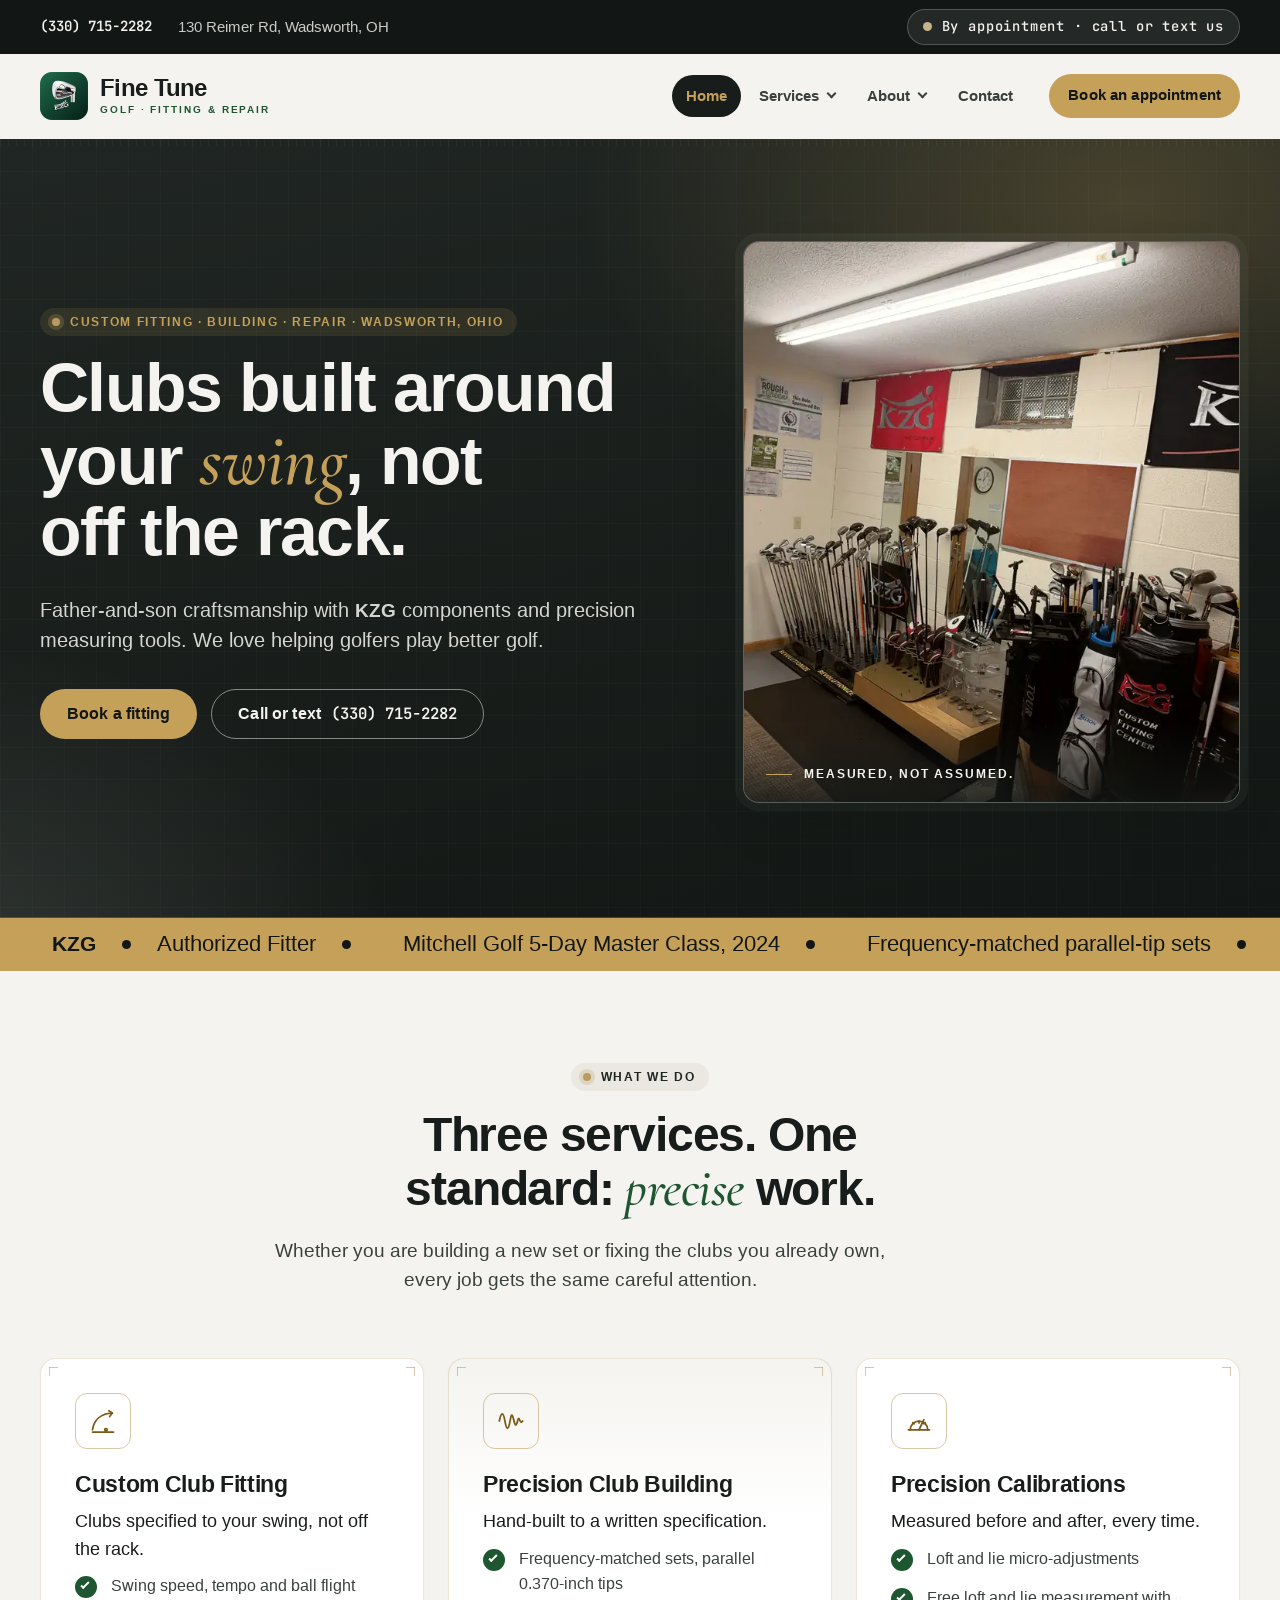
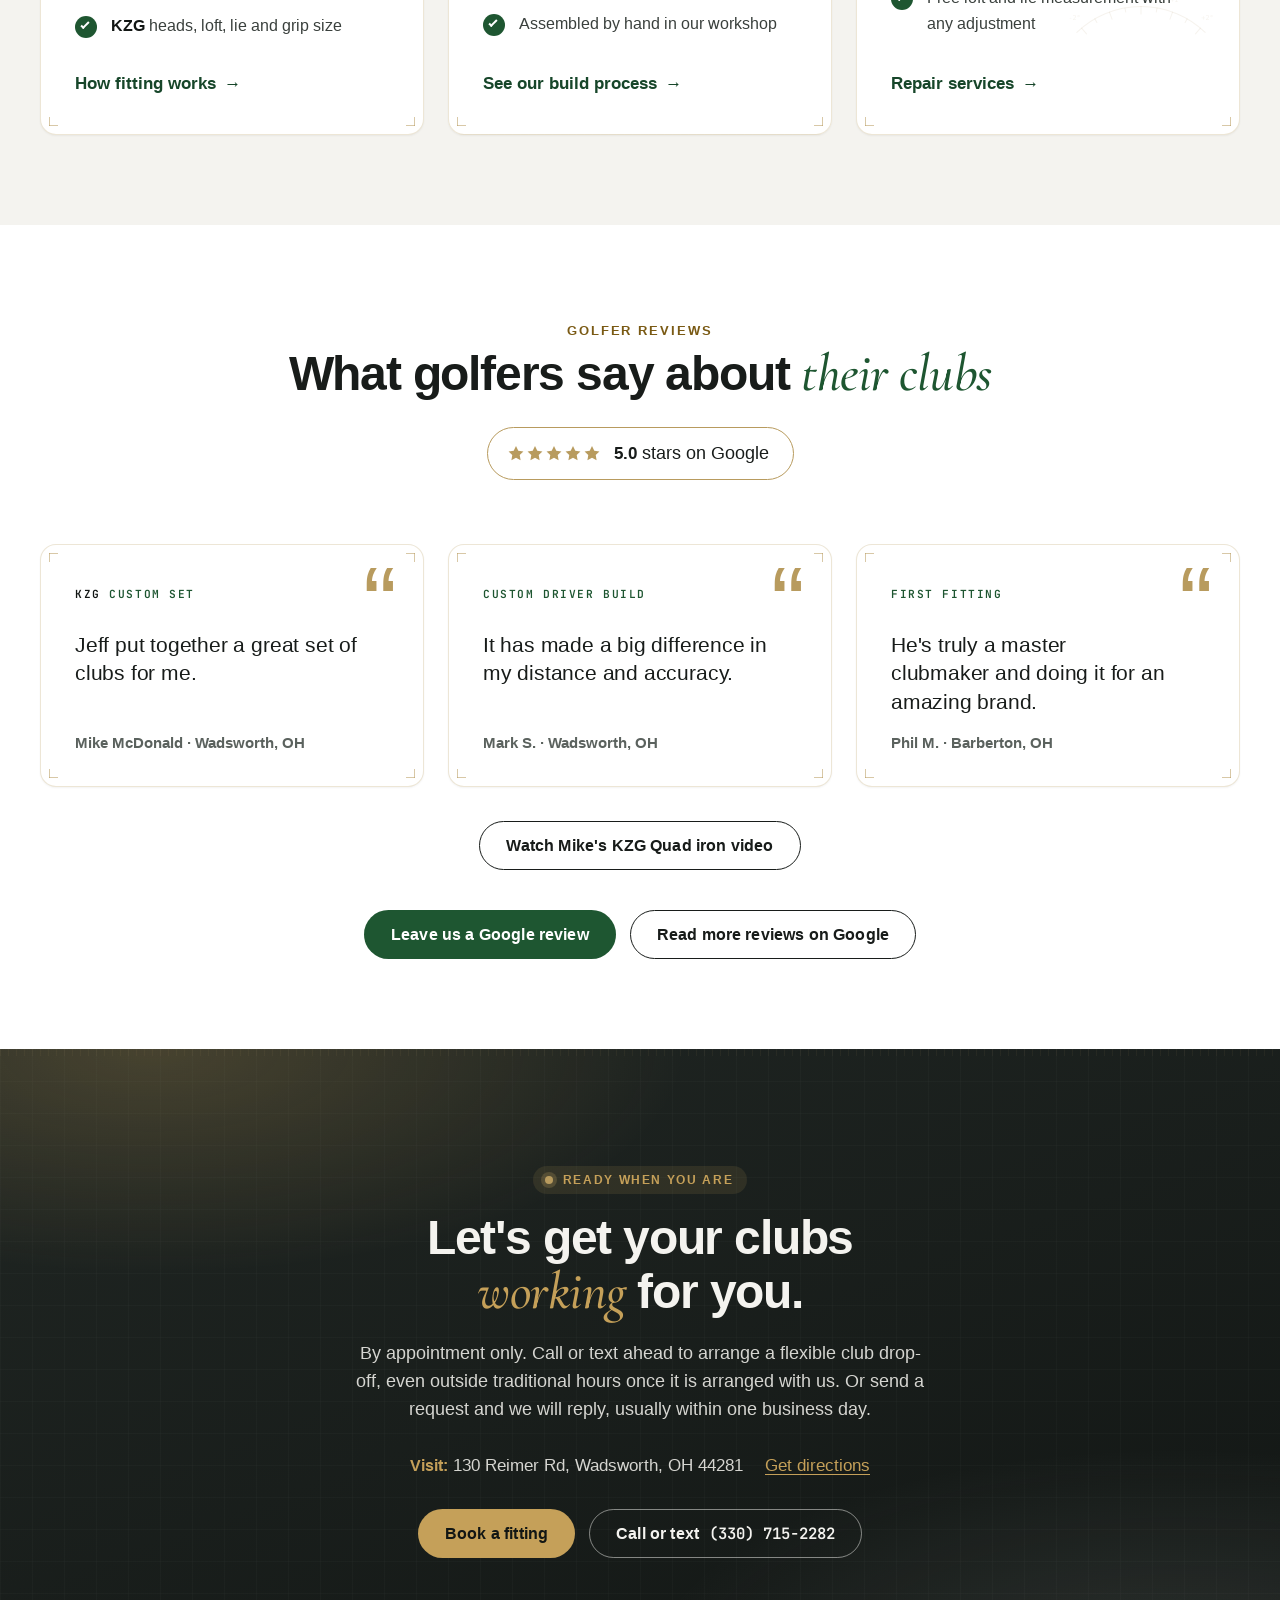
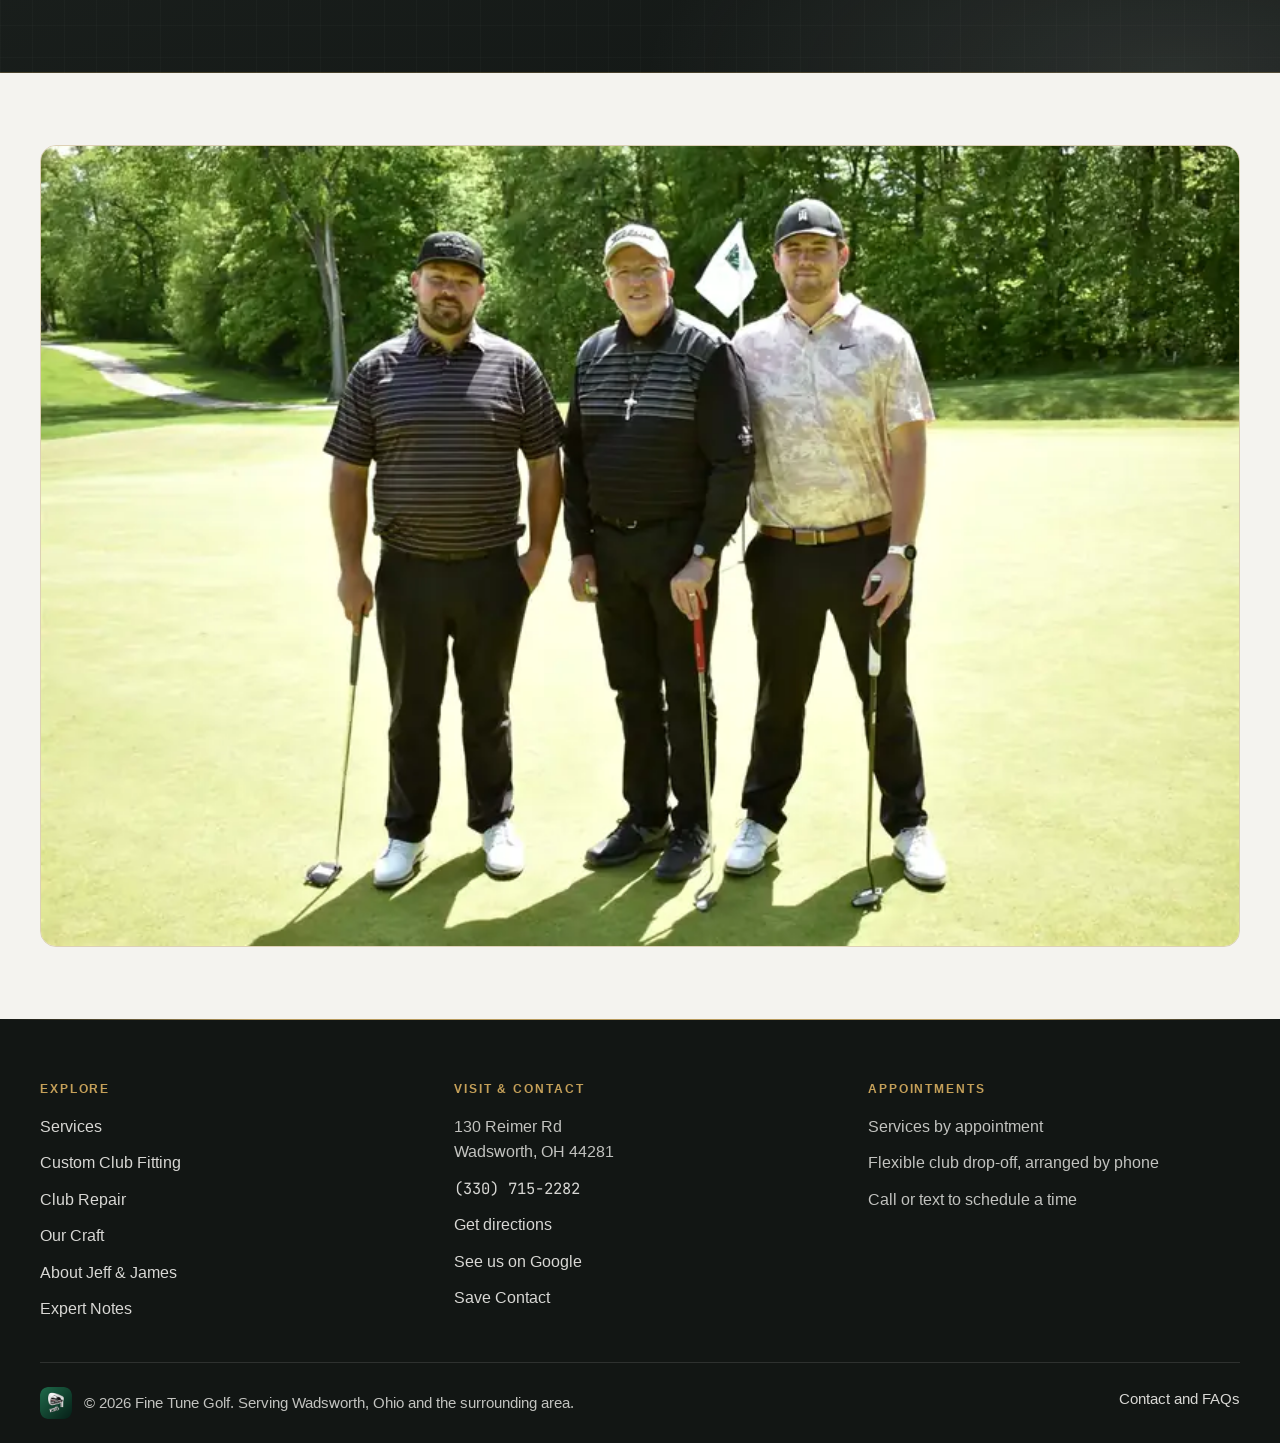
==== index.html @ d7475180 "Homepage: shorten intro sentence" ====
<!doctype html>
<html lang="en">
<head>
  <meta charset="utf-8">
  <meta name="viewport" content="width=device-width, initial-scale=1">
  <title>Golf Club Fitting &amp; Repair in Wadsworth, OH | Fine Tune Golf</title>
  <meta name="description" content="Golf club fitting, reshafting, regripping and repair in Wadsworth, Medina County, Ohio and the surrounding area. By appointment: call or text (330) 715-2282.">
  <meta property="og:type" content="website">
  <meta property="og:title" content="Golf Club Fitting &amp; Repair in Wadsworth, OH | Fine Tune Golf">
  <meta property="og:url" content="https://finetunegolf.net/">
  <meta property="og:description" content="Clubs fitted, built and repaired by hand in Wadsworth, Ohio, with KZG components and precision measurement.">
  <link rel="canonical" href="https://finetunegolf.net/">
  <link rel="icon" href="/favicon.svg" type="image/svg+xml">
  <link rel="icon" href="/favicon.ico" sizes="32x32">
  <link rel="icon" href="assets/img/icon-192.png" type="image/png" sizes="192x192">
  <link rel="apple-touch-icon" href="/apple-touch-icon.png">
  <link rel="manifest" href="/site.webmanifest">
  <meta name="theme-color" content="#121614">
  <link rel="preload" href="assets/fonts/plus-jakarta-sans-variable.woff2" as="font" type="font/woff2" crossorigin>
  <link rel="stylesheet" href="assets/css/styles.css">
  <script type="application/ld+json">
  {
    "@context": "https://schema.org",
    "@type": "SportingGoodsStore",
    "@id": "https://finetunegolf.net/#business",
    "name": "Fine Tune Golf",
    "description": "Custom golf club fitting, precision club building and repair, using KZG components and Mitchell Golf measuring equipment.",
    "url": "https://finetunegolf.net/",
    "telephone": "+1-330-715-2282",
    "email": "finetunegolf@gmail.com",
    "image": "https://finetunegolf.net/assets/img/team.webp",
    "logo": "https://finetunegolf.net/assets/img/logo-512.png",
    "priceRange": "$",
    "geo": { "@type": "GeoCoordinates", "latitude": 41.05293, "longitude": -81.69304 },
    "address": {
      "@type": "PostalAddress",
      "streetAddress": "130 Reimer Rd",
      "addressLocality": "Wadsworth",
      "addressRegion": "OH",
      "postalCode": "44281",
      "addressCountry": "US"
    },
    "areaServed": ["Wadsworth, Ohio", "Medina County, Ohio", "Akron, Ohio", "Barberton, Ohio", "Brunswick, Ohio", "Hudson, Ohio", "Medina, Ohio", "Norton, Ohio", "Rittman, Ohio", "Seville, Ohio", "Westfield Center, Ohio"],
    "foundingDate": "2025-04-01",
    "founder": [{ "@type": "Person", "name": "Jeff Flaherty" }],
    "hasMap": "https://maps.app.goo.gl/mqLa4XzYkEKV1N688",
    "sameAs": ["https://maps.app.goo.gl/mqLa4XzYkEKV1N688", "https://www.instagram.com/finetunegolf/"],
    "currenciesAccepted": "USD",
    "knowsAbout": ["Custom golf club fitting", "Golf club building", "Golf club repair", "Reshafting", "Regripping", "Loft and lie adjustment", "Shaft frequency matching"],
    "contactPoint": {
      "@type": "ContactPoint",
      "telephone": "+1-330-715-2282",
      "contactType": "customer service",
      "areaServed": "US",
      "availableLanguage": "English"
    },
    "potentialAction": {
      "@type": "ReserveAction",
      "name": "Book an appointment",
      "target": { "@type": "EntryPoint", "urlTemplate": "https://finetunegolf.net/contact.html#booking", "actionPlatform": ["https://schema.org/DesktopWebPlatform", "https://schema.org/MobileWebPlatform"] }
    },
    "hasOfferCatalog": {
      "@type": "OfferCatalog",
      "name": "Golf club services",
      "url": "https://finetunegolf.net/services.html",
      "itemListElement": [
        { "@type": "Offer", "price": "5.00", "priceCurrency": "USD", "itemOffered": { "@type": "Service", "name": "Regrip, grip from our shop (per club, labor)" } },
        { "@type": "Offer", "price": "30.00", "priceCurrency": "USD", "itemOffered": { "@type": "Service", "name": "Steel reshaft (per club, labor)" } },
        { "@type": "Offer", "price": "35.00", "priceCurrency": "USD", "itemOffered": { "@type": "Service", "name": "Graphite reshaft (per club, labor)" } },
        { "@type": "Offer", "price": "7.00", "priceCurrency": "USD", "itemOffered": { "@type": "Service", "name": "Loft and lie adjustment (per club)" } },
        { "@type": "Offer", "price": "10.00", "priceCurrency": "USD", "itemOffered": { "@type": "Service", "name": "Shaft frequency matching (per club)" } },
        { "@type": "Offer", "price": "35.00", "priceCurrency": "USD", "itemOffered": { "@type": "Service", "name": "Shaft flex check (full set)" } },
        { "@type": "Offer", "itemOffered": { "@type": "Service", "name": "Custom golf club fitting", "url": "https://finetunegolf.net/fitting.html" } }
      ]
    }
  }
  </script>
  <meta property="og:image" content="https://finetunegolf.net/assets/img/og-image.png">
  <meta property="og:image:width" content="1200">
  <meta property="og:image:height" content="630">
  <meta property="og:image:alt" content="Fine Tune Golf: custom club fitting, building and repair in Wadsworth, Ohio">
  <meta name="twitter:card" content="summary_large_image">
  <meta name="twitter:image" content="https://finetunegolf.net/assets/img/og-image.png">
  <meta name="twitter:image:alt" content="Fine Tune Golf: custom club fitting, building and repair in Wadsworth, Ohio">
</head>
<body>
<a class="skip-link" href="#main">Skip to main content</a>


<div class="topbar">
  <div class="container topbar-inner">
    <div class="topbar-items">
      <a href="tel:+13307152282"><span class="mono">(330) 715-2282</span></a>
      <span>130 Reimer Rd, Wadsworth, OH</span>
    </div>
    <span class="status-pill">By appointment &middot; call or text us</span>
  </div>
</div>

<header class="site-header">
  <div class="container nav-wrap">
    <a class="brand" href="index.html" aria-label="Fine Tune Golf home">
      <img src="assets/img/logo-mark.webp" srcset="assets/img/logo-mark@2x.webp 2x" width="48" height="48" alt="">
      <span class="brand-text">
        <span class="brand-name">Fine Tune</span>
        <span class="brand-sub">Golf &middot; Fitting &amp; Repair</span>
      </span>
    </a>
    <button class="nav-toggle" type="button" aria-controls="primary-nav" aria-expanded="false" aria-label="Open menu">
      <span></span><span></span><span></span>
    </button>
    <nav class="primary-nav" id="primary-nav" aria-label="Main navigation">
      <ul>
        <li><a href="index.html" aria-current="page">Home</a></li>
        <li class="has-sub">
          <a href="services.html">Services</a>
          <button class="sub-toggle" type="button" aria-expanded="false" aria-controls="services-menu" aria-label="Show service pages"></button>
          <ul class="sub-menu" id="services-menu">
            <li><a href="fitting.html">Custom Club Fitting</a></li>
            <li><a href="repair.html">Club Repair</a></li>
          </ul>
        </li>
        <li class="has-sub">
          <a href="about.html">About</a>
          <button class="sub-toggle" type="button" aria-expanded="false" aria-controls="about-menu" aria-label="Show about pages"></button>
          <ul class="sub-menu" id="about-menu">
            <li><a href="about.html">Our Story</a></li>
            <li><a href="craft.html">Our Craft &amp; KZG</a></li>
            <li><a href="expert-notes.html">Expert Notes</a></li>
          </ul>
        </li>
        <li><a href="contact.html">Contact</a></li>
      </ul>
      <a class="btn btn-gold btn-sm nav-cta" href="contact.html?service=custom-fitting#booking">Book an appointment</a>
    </nav>
  </div>
</header>

<main id="main">

  <section class="hero" aria-labelledby="hero-title">
    <div class="container hero-grid">
      <div>
        <p class="eyebrow">Custom fitting &middot; Building &middot; Repair &middot; Wadsworth, Ohio</p>
        <h1 id="hero-title">Clubs built around your <em>swing</em>, not off the rack.</h1>
        <p class="lead">Father-and-son craftsmanship with <span class="kzg-chrome">KZG</span> components and precision measuring tools. We love helping golfers play better golf.</p>
        <div class="btn-row" style="margin-top: 34px;">
          <a class="btn btn-gold" href="contact.html?service=custom-fitting#booking">Book a fitting</a>
          <a class="btn btn-outline-light" href="tel:+13307152282">Call or text <span class="mono">(330) 715-2282</span></a>
        </div>
      </div>

      <div class="hero-visual">
<figure class="media-slot">
          <img src="assets/img/shop-floor-640.webp" srcset="assets/img/shop-floor-640.webp 640w, assets/img/shop-floor-800.webp 800w, assets/img/shop-floor.webp 952w" sizes="(max-width: 960px) 88vw, 470px" width="952" height="1269" decoding="async" alt="Inside the Fine Tune Golf workshop in Wadsworth, Ohio, with KZG fitting bags, club displays and shafts on the wall" style="object-position: 50% 40%;">
          <figcaption>Measured, not assumed.</figcaption>
        </figure>
      </div>
    </div>
  </section>

  <div class="marquee" role="region" aria-label="What we're known for">
    <div class="marquee-track">
      <span><span class="kzg-chrome">KZG</span> Authorized Fitter</span>
      <span>Mitchell Golf 5-Day Master Class, 2024</span>
      <span>Frequency-matched parallel-tip sets</span>
      <span>30+ years of club building</span>
      <span>Independent, not big box</span>
      <span>Measured, not assumed</span>
      <span aria-hidden="true"><span class="kzg-chrome">KZG</span> Authorized Fitter</span>
      <span aria-hidden="true">Mitchell Golf 5-Day Master Class, 2024</span>
      <span aria-hidden="true">Frequency-matched parallel-tip sets</span>
      <span aria-hidden="true">30+ years of club building</span>
      <span aria-hidden="true">Independent, not big box</span>
      <span aria-hidden="true">Measured, not assumed</span>
    </div>
  </div>

  <section class="section section-dark swing-showcase" aria-labelledby="swing-title" data-swing-video>
    <div class="container split swing-grid">
      <div class="reveal">
        <p class="eyebrow">How a fitting works</p>
        <h2 id="swing-title">Every fitting starts with <em>your</em> swing.</h2>
        <p class="lead">We look at how you actually move, then match the shaft, head, loft and lie to it.</p>
        <ol class="fit-steps">
          <li><span class="step-num" aria-hidden="true">01</span><div><h3>Swing analysis</h3><p>We measure your swing speed, tempo and ball flight.</p></div></li>
          <li><span class="step-num" aria-hidden="true">02</span><div><h3>Shaft selection</h3><p>We check <a href="expert-notes.html#shaft-frequency">shaft frequency</a>, then match weight and profile to your swing.</p></div></li>
          <li><span class="step-num" aria-hidden="true">03</span><div><h3>Head &amp; loft fitting</h3><p>We pick a <span class="kzg-chrome">KZG</span> head, then set loft, lie and grip size.</p></div></li>
          <li><span class="step-num" aria-hidden="true">04</span><div><h3>Build &amp; delivery</h3><p>Your clubs are hand-assembled in our shop, ready to play.</p></div></li>
        </ol>
        <div class="btn-row">
          <a class="btn btn-gold" href="contact.html?service=custom-fitting#booking">Book a fitting</a>
          <a class="btn btn-outline-light" href="fitting.html">See the full fitting process</a>
        </div>
      </div>

      <div class="video-frame reveal" data-video-frame>
        <video class="video-main" src="assets/video/golf-swing.mp4" muted loop playsinline preload="metadata" aria-label="Looping golf swing video"></video>
        <span class="video-tag">James</span>
        <button class="video-sound" type="button" aria-pressed="false">Sound off</button>
        <button class="video-toggle" type="button" aria-label="Pause video">
          <svg class="icon-pause" viewBox="0 0 24 24" aria-hidden="true" focusable="false"><rect x="6" y="5" width="4" height="14" rx="1.2"/><rect x="14" y="5" width="4" height="14" rx="1.2"/></svg>
          <svg class="icon-play" viewBox="0 0 24 24" aria-hidden="true" focusable="false"><path d="M8 5.5v13l10.5-6.5z"/></svg>
        </button>
      </div>
    </div>
  </section>

  <section class="section" id="services" aria-labelledby="services-title">
    <div class="container">
      <div class="section-head center reveal">
        <p class="eyebrow">What we do</p>
        <h2 id="services-title">Three services. One standard: <em>precise</em> work.</h2>
        <p>Whether you are building a new set or fixing the clubs you already own, every job gets the same careful attention.</p>
      </div>

      <div class="grid grid-3">
        <article class="card reveal">
          <span class="icon" aria-hidden="true"><svg viewBox="0 0 24 24"><path d="M3 19.5c1.2-8.5 7.2-14 17-14.3"/><path d="M17 3.3l3 1.9-2.3 2.9"/><path d="M3 21.5h18"/><circle cx="14.5" cy="19.6" r="1.1"/></svg></span>
          <h3>Custom Club Fitting</h3>
          <p class="card-lead">Clubs specified to your swing, not off the rack.</p>
          <ul class="checklist">
            <li><span class="check" aria-hidden="true"></span><span>Swing speed, tempo and ball flight</span></li>
            <li><span class="check" aria-hidden="true"></span><span><span class="kzg-chrome">KZG</span> heads, loft, lie and grip size</span></li>
          </ul>
          <a class="link-arrow" href="fitting.html">How fitting works</a>
        </article>

        <article class="card reveal">
          <span class="icon" aria-hidden="true"><svg viewBox="0 0 24 24"><path d="M2 12C3.6 3.8 5.4 3.8 6.8 12s3 8.2 4.4 0 2.2-5 3.4 0 2 4 3 0 1.4-1.7 2.2 0S21 12.8 22 12"/></svg></span>
          <h3>Precision Club Building</h3>
          <p class="card-lead">Hand-built to a written specification.</p>
          <ul class="checklist">
            <li><span class="check" aria-hidden="true"></span><span>Frequency-matched sets, parallel 0.370-inch tips</span></li>
            <li><span class="check" aria-hidden="true"></span><span>Assembled by hand in our workshop</span></li>
          </ul>
          <a class="link-arrow" href="craft.html">See our build process</a>
        </article>

        <article class="card card-calibrations reveal">
          <span class="icon" aria-hidden="true"><svg viewBox="0 0 24 24"><path d="M3 19.5h18"/><path d="M4.5 19.5a7.5 7.5 0 0 1 15 0"/><path d="M12 19.5l4.2-8.6"/><path d="M12 12v1.7M6.7 13.4l1.2 1M17.3 13.4l-1.2 1"/></svg></span>
          <h3>Precision Calibrations</h3>
          <p class="card-lead">Measured before and after, every time.</p>
          <ul class="checklist">
            <li><span class="check" aria-hidden="true"></span><span>Loft and lie micro-adjustments</span></li>
            <li><span class="check" aria-hidden="true"></span><span>Free loft and lie measurement with any adjustment</span></li>
          </ul>
          <a class="link-arrow" href="repair.html">Repair services</a>
        </article>
      </div>
    </div>
  </section>

  <section class="section section-white" aria-labelledby="reviews-title">
    <div class="container">
      <div class="section-head center reveal">
        <p class="eyebrow eyebrow-script">Golfer reviews</p>
        <h2 id="reviews-title">What golfers say about <em>their clubs</em></h2>
        <a class="google-rating" href="https://maps.app.goo.gl/mqLa4XzYkEKV1N688" target="_blank" rel="noopener" aria-label="Rated 5.0 stars on Google. Read our reviews."><svg class="stars" viewBox="0 0 120 24" aria-hidden="true" focusable="false"><path transform="translate(0 0)" d="M12 2.6l2.9 5.9 6.5.9-4.7 4.6 1.1 6.5L12 17.4l-5.8 3.1 1.1-6.5L2.6 9.4l6.5-.9z"/><path transform="translate(24 0)" d="M12 2.6l2.9 5.9 6.5.9-4.7 4.6 1.1 6.5L12 17.4l-5.8 3.1 1.1-6.5L2.6 9.4l6.5-.9z"/><path transform="translate(48 0)" d="M12 2.6l2.9 5.9 6.5.9-4.7 4.6 1.1 6.5L12 17.4l-5.8 3.1 1.1-6.5L2.6 9.4l6.5-.9z"/><path transform="translate(72 0)" d="M12 2.6l2.9 5.9 6.5.9-4.7 4.6 1.1 6.5L12 17.4l-5.8 3.1 1.1-6.5L2.6 9.4l6.5-.9z"/><path transform="translate(96 0)" d="M12 2.6l2.9 5.9 6.5.9-4.7 4.6 1.1 6.5L12 17.4l-5.8 3.1 1.1-6.5L2.6 9.4l6.5-.9z"/></svg><span><strong>5.0</strong> stars on Google</span></a>
      </div>

      <div class="grid grid-3 reviews-grid">
        <figure class="quote quote-short reveal">
          <p class="quote-tag"><span class="kzg-chrome">KZG</span> custom set</p>
          <blockquote><p>Jeff put together a great set of clubs for me.</p></blockquote>
          <cite>Mike McDonald &middot; Wadsworth, OH</cite>
        </figure>
        <figure class="quote quote-short reveal">
          <p class="quote-tag">Custom driver build</p>
          <blockquote><p>It has made a big difference in my distance and accuracy.</p></blockquote>
          <cite>Mark S. &middot; Wadsworth, OH</cite>
        </figure>
        <figure class="quote quote-short reveal">
          <p class="quote-tag">First fitting</p>
          <blockquote><p>He's truly a master clubmaker and doing it for an amazing brand.</p></blockquote>
          <cite>Phil M. &middot; Barberton, OH</cite>
        </figure>
      </div>

      <p class="video-review-wrap reveal"><a class="btn btn-outline" href="assets/video/mike-quad-iron.mp4" data-lightbox="mike-video">Watch Mike's KZG Quad iron video</a></p>

      <div class="btn-row center" style="margin-top: 40px;">
        <a class="btn btn-green" href="https://g.page/r/CSzerfGZupmfEAI/review" target="_blank" rel="noopener">Leave us a Google review</a>
        <a class="btn btn-outline" href="https://maps.app.goo.gl/mqLa4XzYkEKV1N688" target="_blank" rel="noopener">Read more reviews on Google</a>
      </div>
    </div>
  </section>

  <section class="cta-band" aria-labelledby="cta-title">
    <div class="container">
      <p class="eyebrow">Ready when you are</p>
      <h2 id="cta-title">Let's get your clubs <em>working</em> for you.</h2>
      <p>By appointment only. Call or text ahead to arrange a flexible club drop-off, even outside traditional hours once it is arranged with us. Or send a request and we will reply, usually within one business day.</p>
      <p class="cta-appt"><span><strong>Visit:</strong> 130 Reimer Rd, Wadsworth, OH 44281</span> <a href="https://www.google.com/maps/dir/?api=1&amp;destination=130+Reimer+Rd%2C+Wadsworth%2C+OH+44281" target="_blank" rel="noopener">Get directions</a></p>
      <div class="btn-row">
        <a class="btn btn-gold" href="contact.html?service=custom-fitting#booking">Book a fitting</a>
        <a class="btn btn-outline-light" href="tel:+13307152282">Call or text <span class="mono">(330) 715-2282</span></a>
      </div>
    </div>
  </section>

  <section class="team-band" aria-label="The Fine Tune Golf team on the course">
    <img src="assets/img/team.webp" srcset="assets/img/team-800.webp 800w, assets/img/team.webp 1600w" sizes="(max-width: 960px) 100vw, 50vw" width="1800" height="1200" alt="The Fine Tune Golf team on a golf course" loading="lazy">
  </section>

</main>

<dialog class="lightbox" id="mike-video" aria-label="Video review from Mike McDonald">
  <button class="lightbox-close" type="button" aria-label="Close video"><svg viewBox="0 0 24 24" aria-hidden="true" focusable="false"><path d="M5 5l14 14M19 5L5 19"/></svg></button>
  <video controls playsinline preload="none" poster="assets/video/mike-quad-iron.webp" width="720" height="900" data-src="assets/video/mike-quad-iron.mp4" aria-label="Mike hitting the KZG Quad iron Jeff built for him"></video>
</dialog>

<footer class="site-footer">
  <div class="container footer-grid">
    <div>
      <h2>Explore</h2>
      <ul>
        <li><a href="services.html">Services</a></li>
        <li><a href="fitting.html">Custom Club Fitting</a></li>
        <li><a href="repair.html">Club Repair</a></li>
        <li><a href="craft.html">Our Craft</a></li>
        <li><a href="about.html">About Jeff &amp; James</a></li>
        <li><a href="expert-notes.html">Expert Notes</a></li>
      </ul>
    </div>
    <div>
      <h2>Visit &amp; Contact</h2>
      <ul>
        <li>130 Reimer Rd<br>Wadsworth, OH 44281</li>
        <li><a href="tel:+13307152282"><span class="mono">(330) 715-2282</span></a></li>
        <li><a href="https://www.google.com/maps/dir/?api=1&amp;destination=130+Reimer+Rd%2C+Wadsworth%2C+OH+44281" target="_blank" rel="noopener">Get directions</a></li>
        <li><a href="https://maps.app.goo.gl/mqLa4XzYkEKV1N688" target="_blank" rel="noopener">See us on Google</a></li>
        <li><a href="FineTuneGolf.vcf" download="FineTuneGolf.vcf" type="text/vcard">Save Contact</a></li>
      </ul>
    </div>
    <div>
      <h2>Appointments</h2>
      <ul>
        <li>Services by appointment</li>
        <li>Flexible club drop-off, arranged by phone</li>
        <li>Call or text to schedule a time</li>
      </ul>
    </div>
  </div>
  <div class="container footer-bottom">
    <p class="footer-mark"><img src="assets/img/logo-mark.webp" width="32" height="32" alt=""><span>&copy; <span data-year>2026</span> Fine Tune Golf. Serving Wadsworth, Ohio and the surrounding area.</span></p>
    <p><a href="contact.html">Contact and FAQs</a></p>
  </div>
</footer>

<nav class="mobile-bar" aria-label="Quick actions">
  <a href="tel:+13307152282">Call</a>
  <a href="https://www.google.com/maps/dir/?api=1&amp;destination=130+Reimer+Rd%2C+Wadsworth%2C+OH+44281" target="_blank" rel="noopener">Directions</a>
  <a href="contact.html#booking">Book now</a>
</nav>

<script src="assets/js/main.js" defer></script>
</body>
</html>
---- assets/css/styles.css ----
ok
ok
ok
/* ==========================================================================
   Fine Tune Golf - site stylesheet (refreshed look)
   Colors, type and shape live in :root. Change them here and the site follows.
   ========================================================================== */

/* Self-hosted fonts: Plus Jakarta Sans (text and headlines), Cormorant Garamond italic (headline accent words only), JetBrains Mono (numbers and labels) */
@font-face {
  font-family: "Plus Jakarta Sans";
  font-style: normal;
  font-weight: 400 800;
  font-display: swap;
  src: url("../fonts/plus-jakarta-sans-variable.woff2") format("woff2");
}

@font-face {
  font-family: "Cormorant Garamond";
  font-style: italic;
  font-weight: 500 600;
  font-display: swap;
  src: url("../fonts/cormorant-garamond-italic.woff2") format("woff2");
}

@font-face {
  font-family: "JetBrains Mono";
  font-style: normal;
  font-weight: 400 600;
  font-display: swap;
  src: url("../fonts/jetbrains-mono-variable.woff2") format("woff2");
}

:root {
  /* Workshop charcoal (the dark surfaces) and fairway green (text accents on light) */
  --forest-950: #121614;
  --forest-900: #181c1a;
  --forest-800: #202623;
  --forest-700: #17462a;
  --forest-600: #1e5631;
  --forest-100: #eae8e1;
  --forest-50: #f4f3ef;

  /* Brass (the accent) and brushed steel (technical details) */
  --lime-500: #b89b5e;
  --lime-400: #c5a059;
  --lime-300: #d8c08a;
  --lime-100: #f1ebda;
  --brass-500: #b89b5e;
  --brass-700: #7a5a14;
  --steel: #8e9692;

  /* Neutrals (warm stone) */
  --cream-50: #f4f3ef;
  --cream-100: #eae8e1;
  --white: #ffffff;
  --ink: #121614;
  --ink-2: #3a403d;
  --ink-3: #5b625e;
  --line: #d9d6cc;
  --danger: #a12b2b;

  /* Type */
  --font-body: "Plus Jakarta Sans", "PJS Fallback", system-ui, -apple-system, "Segoe UI", Roboto, Arial, sans-serif;
  --font-display: var(--font-body);
  --font-serif: "Cormorant Garamond", "Corm Fallback", "Iowan Old Style", Georgia, "Times New Roman", serif;
  --font-mono: "JetBrains Mono", "JBM Fallback", ui-monospace, "SFMono-Regular", Menlo, Consolas, monospace;

  /* Shape and depth */
  --radius-sm: 10px;
  --radius: 16px;
  --radius-lg: 24px;
  --radius-xl: 32px;
  --shadow-sm: 0 1px 2px rgba(24, 28, 26, 0.06), 0 8px 20px -14px rgba(24, 28, 26, 0.25);
  --shadow: 0 22px 44px -22px rgba(24, 28, 26, 0.38);
  --shadow-lg: 0 40px 80px -32px rgba(18, 22, 20, 0.65);
  --glow-lime: 0 16px 34px -14px rgba(184, 155, 94, 0.85);

  --container: 1200px;
  --header-h: 84px;
}

/* ---------- Base ---------- */
*,
*::before,
*::after {
  box-sizing: border-box;
}

[hidden] {
  display: none !important;
}

html {
  scroll-behavior: smooth;
  scroll-padding-top: calc(var(--header-h) + 16px);
  -webkit-text-size-adjust: 100%;
}

body {
  margin: 0;
  font-family: var(--font-body);
  font-size: 1.0625rem;
  line-height: 1.65;
  color: var(--ink);
  background: var(--cream-50);
  -webkit-font-smoothing: antialiased;
  -moz-osx-font-smoothing: grayscale;
  text-rendering: optimizeLegibility;
}

img,
svg {
  display: block;
  max-width: 100%;
  height: auto;
}

a {
  color: var(--forest-600);
  text-underline-offset: 3px;
}

a:hover {
  color: var(--forest-800);
}

:focus-visible {
  outline: 3px solid var(--lime-500);
  outline-offset: 3px;
  border-radius: 6px;
}

h1,
h2,
h3,
h4 {
  font-family: var(--font-display);
  font-weight: 700;
  color: var(--forest-900);
  line-height: 1.1;
  letter-spacing: -0.025em;
  margin: 0 0 0.45em;
  text-wrap: balance;
}

h1 {
  font-size: clamp(2.2rem, 5.2vw, 4.4rem);
  line-height: 1.02;
}

h2 {
  font-size: clamp(1.85rem, 3.7vw, 3.05rem);
  line-height: 1.08;
}

h3 {
  font-size: clamp(1.25rem, 1.9vw, 1.6rem);
  line-height: 1.2;
  letter-spacing: -0.015em;
}

h4 {
  font-family: var(--font-body);
  font-size: 1.05rem;
  font-weight: 800;
  letter-spacing: 0;
}

h1 em,
h2 em,
h3 em {
  font-family: var(--font-serif);
  font-style: italic;
  font-weight: 500;
  font-size: 1.12em;
  letter-spacing: -0.01em;
  color: var(--forest-600);
}

p {
  margin: 0 0 1em;
}

ul,
ol {
  margin: 0;
  padding: 0;
}

.lead {
  font-size: clamp(1.1rem, 1.5vw, 1.28rem);
  color: var(--ink-2);
  max-width: 58ch;
  line-height: 1.6;
}

.fineprint {
  font-size: 0.9rem;
  color: var(--ink-3);
}

.center {
  text-align: center;
}

.center .btn-row {
  justify-content: center;
}

.skip-link {
  position: absolute;
  left: -9999px;
  top: 8px;
  z-index: 1000;
  background: var(--lime-400);
  color: var(--forest-950);
  padding: 10px 16px;
  border-radius: 8px;
  font-weight: 800;
}

.skip-link:focus {
  left: 12px;
}

/* ---------- Layout ---------- */
.container {
  width: min(100% - 40px, var(--container));
  margin-inline: auto;
}

.section {
  padding-block: clamp(72px, 9vw, 124px);
}

.section-alt {
  background: var(--cream-100);
}

.section-white {
  background: var(--white);
}

.section-dark {
  background:
    var(--blueprint),
    radial-gradient(900px 420px at 100% 0%, rgba(197, 160, 89, 0.1), transparent 60%),
    var(--forest-900);
  color: var(--cream-50);
}

.section-lime {
  background: var(--lime-400);
  color: var(--forest-950);
}

.section-dark h2,
.section-dark h3 {
  color: var(--cream-50);
}

.section-dark h2 em,
.section-dark h3 em {
  color: var(--lime-400);
}

.section-dark p {
  color: rgba(244, 243, 239, 0.86);
}

.section-lime h2,
.section-lime h3 {
  color: var(--forest-950);
}

.section-lime h2 em {
  color: var(--forest-700);
}

.section-lime p,
.section-lime .lead {
  color: var(--forest-950);
}

.section-head {
  max-width: 780px;
  margin-bottom: clamp(40px, 5vw, 64px);
}

.section-head.center {
  margin-inline: auto;
  text-align: center;
}

.section-head p:not(.eyebrow) {
  color: var(--ink-2);
  font-size: 1.1rem;
}

.grid {
  display: grid;
  gap: 24px;
}

.grid-2 {
  grid-template-columns: repeat(2, minmax(0, 1fr));
}

.grid-3 {
  grid-template-columns: repeat(3, minmax(0, 1fr));
}

.grid-4 {
  grid-template-columns: repeat(4, minmax(0, 1fr));
}

.split {
  display: grid;
  grid-template-columns: repeat(2, minmax(0, 1fr));
  gap: clamp(40px, 6vw, 96px);
  align-items: center;
}

.split-form {
  grid-template-columns: minmax(0, 1.35fr) minmax(0, 1fr);
}

@media (max-width: 1040px) {
  .grid-4 {
    grid-template-columns: repeat(2, minmax(0, 1fr));
  }
}

@media (max-width: 900px) {
  .grid-3 {
    grid-template-columns: repeat(2, minmax(0, 1fr));
  }

  .split,
  .split-form {
    grid-template-columns: minmax(0, 1fr);
  }

  .status-pill {
    white-space: normal;
    line-height: 1.35;
  }
}

@media (max-width: 640px) {
  .grid-2,
  .grid-3,
  .grid-4 {
    grid-template-columns: 1fr;
  }
}

/* ---------- Eyebrow pill ---------- */
.eyebrow {
  display: inline-flex;
  align-items: center;
  gap: 10px;
  margin: 0 0 18px;
  padding: 7px 14px 7px 12px;
  border-radius: 999px;
  background: var(--forest-100);
  color: var(--forest-800);
  font-size: 0.74rem;
  font-weight: 800;
  letter-spacing: 0.14em;
  text-transform: uppercase;
  line-height: 1.2;
}

.eyebrow::before {
  content: "";
  flex: 0 0 auto;
  width: 8px;
  height: 8px;
  border-radius: 50%;
  background: var(--lime-500);
  box-shadow: 0 0 0 4px rgba(184, 155, 94, 0.25);
}

.hero .eyebrow,
.page-hero .eyebrow,
.section-dark .eyebrow,
.cta-band .eyebrow,
.panel-dark .eyebrow,
.info-card .eyebrow,
.bento-tile.dark .eyebrow {
  background: rgba(197, 160, 89, 0.12);
  color: var(--lime-400);
}

.section-lime .eyebrow {
  background: rgba(18, 22, 20, 0.1);
  color: var(--forest-950);
}

.section-lime .eyebrow::before {
  background: var(--forest-950);
  box-shadow: none;
}

.cta-band .eyebrow {
  margin-bottom: 18px;
}

/* ---------- Buttons and links ---------- */
.btn {
  display: inline-flex;
  align-items: center;
  justify-content: center;
  gap: 10px;
  padding: 15px 26px;
  border: 1.5px solid transparent;
  border-radius: 999px;
  font: 800 0.98rem/1.1 var(--font-body);
  letter-spacing: 0.01em;
  text-decoration: none;
  white-space: nowrap;
  cursor: pointer;
  transition: transform 0.3s var(--ease-out), background-color 0.25s ease,
    color 0.25s ease, border-color 0.25s ease, box-shadow 0.3s ease;
}

.btn:hover {
  transform: translateY(-2px);
}

.btn:disabled {
  opacity: 0.7;
  cursor: wait;
  transform: none;
}

.btn-gold {
  background: var(--lime-400);
  color: var(--forest-950);
  box-shadow: var(--glow-lime);
}

.btn-gold:hover {
  background: var(--lime-300);
  color: var(--forest-950);
  box-shadow: 0 20px 40px -14px rgba(184, 155, 94, 0.95);
}

.btn-green {
  background: var(--forest-600);
  color: var(--white);
}

.btn-green:hover {
  background: var(--forest-700);
  color: var(--white);
}

.btn-outline {
  background: transparent;
  color: var(--forest-900);
  border-color: var(--forest-900);
}

.btn-outline:hover {
  background: var(--forest-900);
  color: var(--cream-50);
}

.btn-outline-light {
  background: transparent;
  color: var(--cream-50);
  border-color: rgba(244, 243, 239, 0.5);
}

.btn-outline-light:hover {
  background: var(--cream-50);
  color: var(--forest-950);
  border-color: var(--cream-50);
}

.btn-sm {
  padding: 11px 18px;
  font-size: 0.9rem;
}

.btn-row {
  display: flex;
  flex-wrap: wrap;
  align-items: center;
  gap: 14px;
}

.btn-row.center {
  justify-content: center;
}

.link-arrow {
  display: inline-flex;
  align-items: center;
  gap: 8px;
  font-weight: 800;
  color: var(--forest-700);
  text-decoration: none;
}

.link-arrow::after {
  content: "\2192";
  transition: transform 0.25s ease;
}

.link-arrow:hover::after {
  transform: translateX(5px);
}

/* ---------- Top bar ---------- */
.topbar {
  background: var(--forest-950);
  color: rgba(244, 243, 239, 0.82);
  font-size: 0.88rem;
}

.topbar-inner {
  display: flex;
  flex-wrap: wrap;
  align-items: center;
  justify-content: space-between;
  gap: 8px 24px;
  padding-block: 9px;
}

.topbar-items {
  display: flex;
  flex-wrap: wrap;
  gap: 8px 26px;
}

.topbar a {
  color: var(--cream-50);
  font-weight: 700;
  text-decoration: none;
}

.topbar a:hover {
  color: var(--lime-400);
}

/* ---------- Header and navigation ---------- */
.site-header {
  position: sticky;
  top: 0;
  z-index: 100;
  background: rgba(244, 243, 239, 0.88);
  -webkit-backdrop-filter: saturate(1.6) blur(14px);
  backdrop-filter: saturate(1.6) blur(14px);
  border-bottom: 1px solid transparent;
  transition: border-color 0.25s ease, box-shadow 0.25s ease, background-color 0.25s ease;
}

.site-header.is-scrolled {
  background: rgba(244, 243, 239, 0.96);
  border-color: var(--line);
  box-shadow: 0 10px 30px -22px rgba(24, 28, 26, 0.55);
}

.nav-wrap {
  display: flex;
  align-items: center;
  justify-content: space-between;
  gap: 24px;
  min-height: var(--header-h);
}

.brand {
  display: inline-flex;
  align-items: center;
  gap: 12px;
  text-decoration: none;
  color: var(--forest-900);
}

.brand:hover {
  color: var(--forest-900);
}

.brand img {
  width: 48px;
  height: 48px;
}

.brand-text {
  display: flex;
  flex-direction: column;
  line-height: 1;
}

.brand-name {
  font-family: var(--font-display);
  font-size: 1.85rem;
  line-height: 1;
  letter-spacing: -0.01em;
  color: var(--forest-900);
}

.brand-sub {
  margin-top: 5px;
  font-family: var(--font-body);
  font-size: 0.6rem;
  font-weight: 800;
  letter-spacing: 0.2em;
  text-transform: uppercase;
  color: var(--forest-600);
}

.primary-nav {
  display: flex;
  align-items: center;
  gap: 22px;
}

.primary-nav ul {
  list-style: none;
  display: flex;
  align-items: center;
  gap: 4px;
}

.primary-nav ul a {
  display: block;
  padding: 9px 14px;
  border-radius: 999px;
  color: var(--ink-2);
  font-weight: 700;
  font-size: 0.93rem;
  text-decoration: none;
  white-space: nowrap;
  transition: background-color 0.2s ease, color 0.2s ease;
}

.primary-nav ul a:hover {
  background: var(--forest-100);
  color: var(--forest-900);
}

.primary-nav ul a[aria-current="page"],
.primary-nav ul a[aria-current="true"] {
  background: var(--forest-900);
  color: var(--lime-400);
}

/* Services drop-down */
.primary-nav .has-sub {
  position: relative;
  display: flex;
  align-items: center;
}

.primary-nav .has-sub > a {
  padding-right: 30px;
}

.sub-toggle {
  position: absolute;
  right: 4px;
  top: 50%;
  width: 26px;
  height: 26px;
  margin-top: -13px;
  border: 0;
  border-radius: 999px;
  background: transparent;
  color: inherit;
  cursor: pointer;
}

.sub-toggle::before {
  content: "";
  position: absolute;
  left: 50%;
  top: 50%;
  width: 7px;
  height: 7px;
  margin: -6px 0 0 -4px;
  border-right: 2px solid currentColor;
  border-bottom: 2px solid currentColor;
  transform: rotate(45deg);
  transition: transform 0.2s ease, margin 0.2s ease;
}

.has-sub > a[aria-current] + .sub-toggle {
  color: var(--lime-400);
}

.has-sub > a:not([aria-current]) + .sub-toggle {
  color: var(--ink-2);
}

.has-sub.is-open .sub-toggle::before,
.has-sub:hover .sub-toggle::before {
  margin-top: -2px;
  transform: rotate(-135deg);
}

.primary-nav .sub-menu {
  position: absolute;
  top: 100%;
  left: 0;
  z-index: 20;
  min-width: 230px;
  flex-direction: column;
  align-items: stretch;
  gap: 2px;
  margin-top: 8px;
  padding: 8px;
  background: var(--cream-50);
  border: 1px solid var(--line);
  border-radius: 18px;
  box-shadow: var(--shadow);
  opacity: 0;
  visibility: hidden;
  transform: translateY(-6px);
  transition: opacity 0.2s ease, transform 0.2s ease, visibility 0.2s ease;
}

/* Invisible bridge so the menu stays open while the pointer moves down to it */
.primary-nav .sub-menu::before {
  content: "";
  position: absolute;
  left: 0;
  right: 0;
  top: -10px;
  height: 10px;
}

.has-sub:hover .sub-menu,
.has-sub:focus-within .sub-menu,
.has-sub.is-open .sub-menu {
  opacity: 1;
  visibility: visible;
  transform: none;
}

.primary-nav .sub-menu a {
  border-radius: 12px;
}

.nav-toggle {
  display: none;
  position: relative;
  width: 50px;
  height: 50px;
  border: 0;
  border-radius: 16px;
  background: var(--forest-900);
  cursor: pointer;
}

.nav-toggle span {
  position: absolute;
  left: 15px;
  right: 15px;
  height: 2px;
  border-radius: 2px;
  background: var(--lime-400);
  transition: transform 0.3s ease, opacity 0.2s ease;
}

.nav-toggle span:nth-child(1) {
  top: 17px;
}

.nav-toggle span:nth-child(2) {
  top: 24px;
}

.nav-toggle span:nth-child(3) {
  top: 31px;
}

.nav-open .nav-toggle span:nth-child(1) {
  transform: translateY(7px) rotate(45deg);
}

.nav-open .nav-toggle span:nth-child(2) {
  opacity: 0;
}

.nav-open .nav-toggle span:nth-child(3) {
  transform: translateY(-7px) rotate(-45deg);
}

@media (max-width: 1180px) {
  .nav-toggle {
    display: block;
  }

  .primary-nav {
    position: absolute;
    top: 100%;
    left: 0;
    right: 0;
    flex-direction: column;
    align-items: stretch;
    gap: 14px;
    padding: 16px 20px 24px;
    background: var(--cream-50);
    border-bottom: 1px solid var(--line);
    box-shadow: var(--shadow);
    max-height: calc(100vh - var(--header-h));
    overflow-y: auto;
    opacity: 0;
    visibility: hidden;
    transform: translateY(-8px);
    transition: opacity 0.25s ease, transform 0.25s ease, visibility 0.25s ease;
  }

  .nav-open .primary-nav {
    opacity: 1;
    visibility: visible;
    transform: none;
  }

  .primary-nav ul {
    flex-direction: column;
    align-items: stretch;
  }

  .primary-nav ul a {
    padding: 14px 16px;
    font-size: 1.05rem;
  }

  /* Phone menu: show the two service pages underneath Services, always open */
  .primary-nav .has-sub {
    flex-direction: column;
    align-items: stretch;
  }

  .primary-nav .has-sub > a {
    padding-right: 16px;
  }

  .sub-toggle {
    display: none;
  }

  .primary-nav .sub-menu {
    position: static;
    min-width: 0;
    margin: 2px 0 0 16px;
    padding: 0 0 0 12px;
    background: none;
    border: 0;
    border-left: 2px solid var(--line);
    border-radius: 0;
    box-shadow: none;
    opacity: 1;
    visibility: inherit;
    transform: none;
  }

  .primary-nav .sub-menu a {
    padding: 11px 14px;
    font-size: 0.98rem;
  }

  .nav-cta {
    width: 100%;
  }
}

/* ---------- Hero (home) ---------- */
.hero {
  position: relative;
  overflow: hidden;
  color: var(--cream-50);
  padding-block: clamp(64px, 8vw, 118px) clamp(80px, 9vw, 130px);
  background:
    var(--blueprint),
    radial-gradient(880px 520px at 88% 8%, rgba(197, 160, 89, 0.26), transparent 62%),
    radial-gradient(760px 520px at -5% 105%, rgba(142, 150, 146, 0.22), transparent 60%),
    linear-gradient(165deg, var(--forest-800) 0%, var(--forest-950) 100%);
}

.hero::before {
  content: "";
  position: absolute;
  inset: 0;
  pointer-events: none;
  opacity: 0.16;
  mix-blend-mode: overlay;
  background-image: url("data:image/svg+xml;utf8,<svg xmlns='http://www.w3.org/2000/svg' width='180' height='180'><filter id='n'><feTurbulence type='fractalNoise' baseFrequency='0.85' numOctaves='2' stitchTiles='stitch'/></filter><rect width='100%' height='100%' filter='url(%23n)'/></svg>");
}

.hero::after {
  content: "";
  position: absolute;
  left: -15%;
  right: -15%;
  bottom: -260px;
  height: 420px;
  pointer-events: none;
  background: repeating-linear-gradient(90deg, rgba(255, 255, 255, 0.035) 0 70px, transparent 70px 140px);
  transform: skewY(-3deg);
}

.hero-grid {
  position: relative;
  z-index: 1;
  display: grid;
  grid-template-columns: minmax(0, 1.12fr) minmax(0, 0.88fr);
  gap: clamp(40px, 5.5vw, 84px);
  align-items: center;
}

.hero h1 {
  color: var(--cream-50);
}

.hero h1 em {
  color: var(--lime-400);
}

.hero .lead {
  color: rgba(244, 243, 239, 0.86);
}

.hero .checklist li {
  color: rgba(244, 243, 239, 0.92);
}

.hero-visual {
  position: relative;
}

/* Shop status and glass card */
.status-pill {
  display: inline-flex;
  align-items: center;
  gap: 10px;
  margin: 0;
  padding: 8px 15px;
  border-radius: 999px;
  border: 1px solid rgba(244, 243, 239, 0.22);
  background: rgba(255, 255, 255, 0.08);
  font-size: 0.86rem;
  font-weight: 700;
  line-height: 1.3;
  color: var(--cream-50);
  white-space: nowrap;
}

.status-pill::before {
  content: "";
  flex: 0 0 auto;
  width: 9px;
  height: 9px;
  border-radius: 50%;
  background: #c9b48a;
}

.status-pill.is-open::before {
  background: #6bd39b;
  box-shadow: 0 0 0 4px rgba(107, 211, 155, 0.22);
}

.status-pill.is-closed::before {
  background: #f0a862;
}

.info-card {
  position: relative;
  padding: clamp(26px, 3.4vw, 40px);
  border-radius: var(--radius-xl);
  color: var(--cream-50);
  background:
    linear-gradient(170deg, rgba(255, 255, 255, 0.1), rgba(255, 255, 255, 0.02)),
    var(--forest-950);
  border: 1px solid rgba(244, 243, 239, 0.14);
  box-shadow: var(--shadow-lg);
}

.info-card h2,
.info-card h3 {
  color: var(--cream-50);
}

.info-card h2 em {
  color: var(--lime-400);
}

.info-card .checklist li {
  color: rgba(244, 243, 239, 0.92);
}

.info-card .check {
  background: var(--lime-400);
}

.info-card .check::after {
  border-color: var(--forest-950);
}

.hours-list {
  list-style: none;
  display: grid;
  margin: 18px 0 20px;
  padding: 0;
}

.hours-list li {
  display: flex;
  justify-content: space-between;
  gap: 16px;
  padding: 11px 0;
  border-bottom: 1px solid rgba(244, 243, 239, 0.12);
  font-size: 0.98rem;
  color: rgba(244, 243, 239, 0.88);
}

.hours-list li:last-child {
  border-bottom: 0;
}

.hours-list li span:first-child {
  font-weight: 800;
  color: var(--cream-50);
}

.card-note {
  margin: 0 0 12px;
  font-size: 0.96rem;
  color: rgba(244, 243, 239, 0.82);
}

.info-list {
  list-style: none;
  display: grid;
  gap: 22px;
  margin: 26px 0 28px;
}

.info-list li {
  display: flex;
  align-items: flex-start;
  gap: 16px;
}

.info-list strong {
  display: block;
  font-size: 0.75rem;
  font-weight: 800;
  letter-spacing: 0.14em;
  text-transform: uppercase;
  color: rgba(244, 243, 239, 0.6);
}

.info-list a,
.info-list span {
  font-size: 1.08rem;
  font-weight: 700;
  color: var(--cream-50);
  text-decoration: none;
}

.info-list a:hover {
  color: var(--lime-400);
}

@media (max-width: 960px) {
  .hero-grid {
    grid-template-columns: minmax(0, 1fr);
  }

  .hero-grid > * {
    min-width: 0;
  }
}

/* ---------- Marquee ---------- */
.marquee {
  overflow: hidden;
  background: var(--lime-400);
  color: var(--forest-950);
}

.marquee-track {
  display: flex;
  width: max-content;
  padding-block: 16px;
  animation: marquee 34s linear infinite;
  font-family: var(--font-display);
  font-size: clamp(1.5rem, 2.6vw, 2.1rem);
  line-height: 1;
  white-space: nowrap;
}

.marquee-track span {
  display: inline-flex;
  align-items: center;
  padding-inline: 26px;
}

.marquee-track span::after {
  content: "";
  width: 9px;
  height: 9px;
  margin-left: 26px;
  border-radius: 50%;
  background: var(--forest-950);
}

.marquee:hover .marquee-track {
  animation-play-state: paused;
}

@keyframes marquee {
  from {
    transform: translateX(0);
  }

  to {
    transform: translateX(-50%);
  }
}

/* ---------- Bento tiles ---------- */
.bento {
  display: grid;
  grid-template-columns: repeat(12, minmax(0, 1fr));
  gap: 22px;
}

.bento-tile {
  position: relative;
  overflow: hidden;
  display: flex;
  flex-direction: column;
  gap: 14px;
  padding: clamp(28px, 3.2vw, 44px);
  border-radius: var(--radius-xl);
  background: var(--white);
  border: 1px solid var(--line);
  box-shadow: var(--shadow-sm);
  transition: transform 0.35s var(--ease-out), box-shadow 0.35s ease;
}

.bento-tile:hover {
  transform: translateY(-5px);
  box-shadow: var(--shadow);
}

.bento-tile h3 {
  margin: 0;
  font-size: clamp(1.8rem, 2.8vw, 2.5rem);
}

.bento-tile p {
  margin: 0;
  color: var(--ink-2);
}

.bento-tile .link-arrow {
  margin-top: auto;
  padding-top: 8px;
}

.bento-tile.span-7 {
  grid-column: span 7;
}

.bento-tile.span-5 {
  grid-column: span 5;
}

.bento-tile.span-6 {
  grid-column: span 6;
}

.bento-tile.span-4 {
  grid-column: span 4;
}

.bento-tile.dark {
  background:
    radial-gradient(500px 260px at 100% 0%, rgba(197, 160, 89, 0.2), transparent 60%),
    linear-gradient(160deg, var(--forest-800), var(--forest-950));
  color: var(--cream-50);
  border-color: transparent;
}

.bento-tile.dark h3 {
  color: var(--cream-50);
}

.bento-tile.dark h3 em {
  color: var(--lime-400);
}

.bento-tile.dark p {
  color: rgba(244, 243, 239, 0.84);
}

.bento-tile.dark .link-arrow {
  color: var(--lime-400);
}

.bento-tile.lime {
  background: var(--lime-400);
  border-color: transparent;
  color: var(--forest-950);
}

.bento-tile.lime h3,
.bento-tile.lime p {
  color: var(--forest-950);
}

.stat-num {
  font-family: var(--font-display);
  font-size: clamp(4.5rem, 9vw, 7.2rem);
  line-height: 0.85;
  letter-spacing: -0.04em;
  color: var(--forest-900);
}

.stat-label {
  font-size: 0.78rem;
  font-weight: 800;
  letter-spacing: 0.14em;
  text-transform: uppercase;
  color: var(--forest-600);
}

.bento-tile.dark .stat-num {
  color: var(--lime-400);
}

.bento-tile.dark .stat-label {
  color: var(--lime-300);
}

.bento-tile.lime .stat-num {
  color: var(--forest-950);
}

.bento-tile.lime .stat-label {
  color: var(--forest-800);
}

@media (max-width: 960px) {
  .bento-tile.span-7,
  .bento-tile.span-5,
  .bento-tile.span-6,
  .bento-tile.span-4 {
    grid-column: 1 / -1;
  }
}

/* ---------- Cards and icons ---------- */
.card {
  position: relative;
  display: flex;
  flex-direction: column;
  height: 100%;
  padding: 34px;
  border-radius: var(--radius-xl);
  background: var(--white);
  border: 1px solid var(--line);
  box-shadow: var(--shadow-sm);
  transition: transform 0.35s var(--ease-out), box-shadow 0.35s ease, border-color 0.35s ease;
}

.card:hover {
  transform: translateY(-6px);
  box-shadow: var(--shadow);
  border-color: rgba(30, 86, 49, 0.25);
}

.card h3 {
  margin-top: 22px;
  font-size: 1.9rem;
}

.card > h3:first-child {
  margin-top: 0;
}

.card p {
  color: var(--ink-2);
}

.card .checklist {
  margin: 4px 0 18px;
  font-size: 0.97rem;
}

.card .link-arrow {
  margin-top: auto;
  padding-top: 10px;
}

.card .step-num {
  margin-bottom: 4px;
}

.icon {
  display: grid;
  place-items: center;
  width: 62px;
  height: 62px;
  border-radius: 20px;
  background: var(--lime-400);
  color: var(--forest-950);
  box-shadow: 0 12px 24px -14px rgba(184, 155, 94, 0.9);
}

.icon svg {
  width: 30px;
  height: 30px;
  fill: none;
  stroke: currentColor;
  stroke-width: 1.8;
  stroke-linecap: round;
  stroke-linejoin: round;
}

.icon-dark {
  background: var(--forest-900);
  color: var(--lime-400);
  box-shadow: none;
}

.info-list .icon {
  flex: 0 0 52px;
  width: 52px;
  height: 52px;
  border-radius: 16px;
  background: rgba(197, 160, 89, 0.14);
  color: var(--lime-400);
  box-shadow: none;
}

.info-list .icon svg {
  width: 24px;
  height: 24px;
}

.tile {
  height: 100%;
  padding: 30px;
  border-radius: var(--radius-xl);
  border: 1px solid var(--line);
  background: var(--white);
  box-shadow: var(--shadow-sm);
}

.tile h3 {
  margin-bottom: 8px;
  font-size: 1.7rem;
}

.tile p {
  margin: 0;
  color: var(--ink-2);
}

/* ---------- Feature list ---------- */
.feature {
  display: flex;
  gap: 22px;
  align-items: flex-start;
  padding: 26px 0;
  border-bottom: 1px solid var(--line);
}

.feature:first-child {
  padding-top: 0;
}

.feature:last-child {
  padding-bottom: 0;
  border-bottom: 0;
}

.feature-num {
  flex: 0 0 auto;
  font-family: var(--font-display);
  font-size: 2.4rem;
  line-height: 1;
  color: var(--forest-600);
}

.feature h3 {
  margin-bottom: 6px;
  font-size: 1.6rem;
}

.feature p {
  margin: 0;
  color: var(--ink-2);
}

.feature-stack {
  display: grid;
}

/* ---------- Steps ---------- */
.step {
  display: grid;
  grid-template-columns: 60px minmax(0, 1fr);
  gap: 22px;
  padding: 28px;
  border-radius: var(--radius-xl);
  background: var(--white);
  border: 1px solid var(--line);
  box-shadow: var(--shadow-sm);
}

.step-num {
  display: grid;
  place-items: center;
  width: 58px;
  height: 58px;
  border-radius: 50%;
  background: var(--lime-400);
  color: var(--forest-950);
  font-family: var(--font-display);
  font-size: 1.7rem;
  line-height: 1;
}

.step h3 {
  margin: 4px 0 8px;
  font-size: 1.6rem;
}

.step p {
  margin: 0 0 10px;
  color: var(--ink-2);
}

.step p:last-child {
  margin-bottom: 0;
}

.step .outcome {
  font-size: 0.95rem;
  color: var(--forest-800);
}

.step .outcome strong {
  color: var(--forest-900);
}

@media (max-width: 480px) {
  .step {
    grid-template-columns: 1fr;
  }
}

/* ---------- Services price list ---------- */
.price-labor {
  margin: 14px 0 0;
  font-weight: 700;
  color: var(--forest-800);
}

.price-grid {
  display: grid;
  grid-template-columns: repeat(2, minmax(0, 1fr));
  gap: 24px;
  align-items: start;
}

.price-card,
.price-banner {
  background: var(--white);
  border: 1px solid var(--line);
  border-radius: var(--radius-lg);
  box-shadow: var(--shadow-sm);
  overflow: hidden;
}

.price-card-head {
  padding: 26px 28px 24px;
  background: var(--forest-900);
  color: var(--white);
}

.price-card-head h3 {
  margin-bottom: 6px;
  font-size: 1.8rem;
  color: var(--white);
}

.price-card-head p {
  margin: 0;
  font-size: 0.95rem;
  color: rgba(244, 243, 239, 0.85);
}

.price-list {
  margin: 0;
  padding: 0;
  list-style: none;
}

.price-row {
  display: flex;
  justify-content: space-between;
  align-items: flex-start;
  gap: 16px;
  padding: 16px 28px;
  border-top: 1px solid var(--line);
}

.price-list .price-row:first-child {
  border-top: 0;
}

.price-main {
  flex: 1 1 auto;
  min-width: 0;
}

.price-name {
  display: block;
  font-weight: 700;
  line-height: 1.35;
  color: var(--ink);
}

.price-note {
  display: block;
  margin-top: 2px;
  font-size: 0.9rem;
  line-height: 1.4;
  color: var(--ink-3);
}

.price-amount {
  flex: 0 0 auto;
  font-family: var(--font-display);
  font-size: 1.8rem;
  line-height: 1;
  text-align: right;
  white-space: nowrap;
  color: var(--forest-700);
}

.price-unit {
  display: block;
  margin-top: 4px;
  font-family: var(--font-body);
  font-size: 0.75rem;
  font-weight: 600;
  color: var(--ink-3);
}

.price-foot {
  margin: 0;
  padding: 14px 28px;
  border-top: 1px solid var(--line);
  background: var(--cream-100);
  font-size: 0.9rem;
  line-height: 1.5;
  color: var(--ink-3);
}

.price-banner {
  display: flex;
  flex-wrap: wrap;
  justify-content: space-between;
  align-items: center;
  gap: 24px;
  grid-column: 1 / -1;
  padding: 30px 32px;
  background: var(--lime-100);
  border: 2px solid var(--lime-500);
}

.price-banner-copy {
  flex: 1 1 320px;
  min-width: 0;
}

.price-badge {
  display: inline-block;
  padding: 6px 12px;
  border-radius: 999px;
  background: var(--forest-900);
  color: var(--lime-400);
  font-size: 0.72rem;
  font-weight: 800;
  letter-spacing: 0.14em;
  text-transform: uppercase;
}

.price-banner-copy h3 {
  margin: 12px 0 8px;
  color: var(--forest-900);
}

.price-banner-copy p {
  margin: 0;
  max-width: 52ch;
  color: var(--ink-2);
}

.price-banner-amount {
  flex: 0 0 auto;
  text-align: right;
}

.price-banner-price {
  display: block;
  font-family: var(--font-display);
  font-size: 3.4rem;
  line-height: 1;
  color: var(--forest-900);
}

.price-banner-unit {
  display: block;
  font-size: 0.85rem;
  font-weight: 700;
  color: var(--ink-2);
}

.price-banner-credit {
  display: block;
  margin-top: 8px;
  font-size: 0.9rem;
  font-weight: 700;
  color: var(--forest-700);
}

@media (max-width: 860px) {
  .price-grid {
    grid-template-columns: 1fr;
  }

  .price-card-head,
  .price-row,
  .price-foot {
    padding-left: 22px;
    padding-right: 22px;
  }

  .price-banner {
    padding: 26px 22px;
  }

  .price-banner-amount {
    text-align: left;
  }
}

/* ---------- About page videos ---------- */
.bio-video {
  margin: 0 0 28px;
  display: flex;
  justify-content: center;
}

.bio-video video {
  display: block;
  width: auto;
  height: auto;
  max-width: 100%;
  max-height: 540px;
  border: 1px solid var(--line);
  border-radius: var(--radius-lg);
  background: var(--forest-950);
  box-shadow: var(--shadow-sm);
}

/* ---------- Our Craft feature ---------- */
.craft-feature {
  overflow: hidden;
}

.craft-feature-grid {
  display: grid;
  grid-template-columns: minmax(0, 1fr) minmax(0, 1fr);
  gap: clamp(40px, 6vw, 88px);
  align-items: center;
}

.craft-stage {
  position: relative;
  width: 100%;
  max-width: 560px;
  justify-self: center;
  margin: 0;
  padding: clamp(26px, 3.2vw, 44px);
  border-radius: var(--radius-xl);
  background: var(--white);
  box-shadow: 0 40px 80px -36px rgba(0, 0, 0, 0.6);
}

.craft-stage::before {
  content: "";
  position: absolute;
  z-index: -1;
  right: -14%;
  bottom: -18%;
  width: 78%;
  aspect-ratio: 1;
  border-radius: 50%;
  background: radial-gradient(circle, rgba(197, 160, 89, 0.65) 0%, rgba(197, 160, 89, 0) 68%);
  filter: blur(6px);
}

.craft-stage-brand {
  display: flex;
  align-items: center;
  gap: 12px;
}

.craft-stage-brand img {
  width: 44px;
  height: 44px;
}

.craft-stage-brand strong {
  display: block;
  font-family: var(--font-display);
  font-weight: 400;
  font-size: 1.6rem;
  line-height: 1;
  color: var(--forest-900);
}

.craft-stage-brand small {
  display: block;
  margin-top: 4px;
  font-size: 0.68rem;
  font-weight: 800;
  letter-spacing: 0.16em;
  text-transform: uppercase;
  color: var(--ink-3);
}

.craft-stage-img {
  width: 100%;
  max-width: 420px;
  height: auto;
  margin: 8px auto 0;
}

.craft-stage-top {
  display: flex;
  flex-wrap: wrap;
  align-items: flex-start;
  justify-content: space-between;
  gap: 16px;
}

.craft-stage-dealer {
  flex: 0 0 auto;
  text-align: right;
}

.craft-stage-dealer img {
  width: 64px;
  height: auto;
  margin-left: auto;
}

.craft-stage-dealer small {
  display: block;
  margin-top: 6px;
  font-size: 0.68rem;
  font-weight: 800;
  letter-spacing: 0.16em;
  text-transform: uppercase;
  color: var(--ink-3);
}

.craft-feature-copy .lead {
  color: rgba(244, 243, 239, 0.86);
}

@media (max-width: 900px) {
  .craft-feature-grid {
    grid-template-columns: minmax(0, 1fr);
  }
}

/* ---------- Dark panels and checklists ---------- */

.section-dark .checklist li {
  color: rgba(244, 243, 239, 0.92);
}

.section-dark .check {
  background: var(--lime-400);
}

.section-dark .check::after {
  border-color: var(--forest-950);
}
.panel-dark {
  position: relative;
  overflow: hidden;
  padding: clamp(30px, 4vw, 52px);
  border-radius: var(--radius-xl);
  color: var(--cream-50);
  background:
    radial-gradient(500px 280px at 100% 0%, rgba(197, 160, 89, 0.2), transparent 60%),
    linear-gradient(160deg, var(--forest-800), var(--forest-950));
  box-shadow: var(--shadow-lg);
}

.panel-dark::after {
  content: "";
  position: absolute;
  right: -90px;
  bottom: -90px;
  width: 260px;
  height: 260px;
  border-radius: 50%;
  border: 30px solid rgba(197, 160, 89, 0.08);
  pointer-events: none;
}

.panel-dark h2,
.panel-dark h3 {
  color: var(--cream-50);
}

.panel-dark h2 em,
.panel-dark h3 em {
  color: var(--lime-400);
}

.panel-dark p {
  color: rgba(244, 243, 239, 0.86);
}

.panel-dark .checklist li {
  color: rgba(244, 243, 239, 0.92);
}

.panel-dark .check {
  background: var(--lime-400);
}

.panel-dark .check::after {
  border-color: var(--forest-950);
}

.checklist {
  list-style: none;
  display: grid;
  gap: 14px;
}

.checklist li {
  display: flex;
  gap: 14px;
  align-items: flex-start;
  color: var(--ink-2);
  font-weight: 600;
}

.check {
  position: relative;
  flex: 0 0 22px;
  width: 22px;
  height: 22px;
  margin-top: 3px;
  border-radius: 50%;
  background: var(--forest-600);
}

.check::after {
  content: "";
  position: absolute;
  left: 8px;
  top: 4px;
  width: 4px;
  height: 9px;
  border: solid var(--white);
  border-width: 0 2px 2px 0;
  transform: rotate(45deg);
}

.hero .check,
.cta-band .check {
  background: var(--lime-400);
}

.hero .check::after,
.cta-band .check::after {
  border-color: var(--forest-950);
}

/* ---------- Testimonials ---------- */
.quote {
  position: relative;
  display: flex;
  flex-direction: column;
  gap: 16px;
  height: 100%;
  margin: 0;
  padding: 40px 34px 30px;
  border-radius: var(--radius-xl);
  background: var(--white);
  border: 1px solid var(--line);
  box-shadow: var(--shadow-sm);
}

.quote::before {
  content: "\201C";
  position: absolute;
  top: 10px;
  right: 26px;
  font-family: var(--font-display);
  font-size: 6rem;
  line-height: 1;
  color: var(--lime-500);
}

.quote blockquote {
  margin: 0;
}

.quote blockquote p {
  margin: 0;
  font-family: var(--font-display);
  font-size: 1.42rem;
  font-style: italic;
  line-height: 1.32;
  color: var(--forest-900);
}

.quote cite {
  margin-top: auto;
  font-style: normal;
  font-size: 0.9rem;
  font-weight: 700;
  color: var(--ink-3);
}

/* ---------- Pills and tags ---------- */
.pill-list {
  display: flex;
  flex-wrap: wrap;
  gap: 12px;
  list-style: none;
}

.pill {
  display: inline-flex;
  align-items: center;
  gap: 8px;
  padding: 11px 18px;
  border-radius: 999px;
  border: 1px solid var(--line);
  background: var(--white);
  color: var(--forest-900);
  font-size: 0.95rem;
  font-weight: 700;
}

.pill::before {
  content: "";
  width: 8px;
  height: 8px;
  border-radius: 50%;
  background: var(--lime-500);
}

.tag {
  display: inline-block;
  padding: 6px 13px;
  border-radius: 999px;
  background: var(--lime-400);
  color: var(--forest-950);
  font-size: 0.72rem;
  font-weight: 800;
  letter-spacing: 0.12em;
  text-transform: uppercase;
}

/* ---------- Call-to-action band ---------- */
.cta-band {
  position: relative;
  overflow: hidden;
  padding-block: clamp(72px, 9vw, 116px);
  text-align: center;
  color: var(--cream-50);
  background:
    var(--blueprint),
    radial-gradient(760px 320px at 12% 0%, rgba(197, 160, 89, 0.24), transparent 70%),
    radial-gradient(760px 320px at 92% 100%, rgba(142, 150, 146, 0.2), transparent 70%),
    linear-gradient(160deg, var(--forest-800), var(--forest-950));
}

.cta-band h2 {
  max-width: 20ch;
  margin: 0 auto 18px;
  color: var(--cream-50);
}

.cta-band h2 em {
  color: var(--lime-400);
}

.cta-band p {
  max-width: 58ch;
  margin: 0 auto 30px;
  color: rgba(244, 243, 239, 0.86);
}

.cta-band .btn-row {
  justify-content: center;
}

/* ---------- Manifesto (home) ---------- */
.manifesto {
  max-width: 22ch;
  margin: 0 auto 26px;
  font-size: clamp(2.5rem, 5.4vw, 4.6rem);
  line-height: 1.02;
  color: var(--cream-50);
}

.manifesto em {
  color: var(--lime-400);
}

.manifesto-sub {
  max-width: 56ch;
  margin: 0 auto;
  color: rgba(244, 243, 239, 0.8);
  font-size: 1.1rem;
}

/* ---------- Highlight (pop) ---------- */
.hl {
  background: linear-gradient(transparent 62%, var(--lime-400) 62%, var(--lime-400) 92%, transparent 92%);
  padding: 0 0.1em;
}

/* ---------- Page hero (inner pages) ---------- */
.page-hero {
  position: relative;
  overflow: hidden;
  color: var(--cream-50);
  padding-block: clamp(64px, 8vw, 112px) clamp(72px, 8vw, 110px);
  background:
    var(--blueprint),
    radial-gradient(900px 440px at 96% 0%, rgba(197, 160, 89, 0.22), transparent 62%),
    radial-gradient(700px 420px at 0% 100%, rgba(30, 86, 49, 0.5), transparent 60%),
    linear-gradient(165deg, var(--forest-800), var(--forest-950));
}

.page-hero::before {
  content: "";
  position: absolute;
  inset: 0;
  pointer-events: none;
  background: repeating-linear-gradient(90deg, rgba(255, 255, 255, 0.03) 0 70px, transparent 70px 140px);
}

.page-hero > .container {
  position: relative;
}

.page-hero h1 {
  max-width: 20ch;
  color: var(--cream-50);
}

.page-hero h1 em {
  color: var(--lime-400);
}

.page-hero .lead {
  color: rgba(244, 243, 239, 0.86);
}

.page-hero .btn-row {
  margin-top: 32px;
}

.breadcrumb {
  margin-bottom: 22px;
  font-size: 0.9rem;
  font-weight: 600;
}

.breadcrumb ol {
  list-style: none;
  display: flex;
  flex-wrap: wrap;
  gap: 8px;
  color: rgba(244, 243, 239, 0.7);
}

.breadcrumb li + li::before {
  content: "/";
  margin-right: 8px;
  opacity: 0.55;
}

.breadcrumb a {
  color: rgba(244, 243, 239, 0.9);
  text-decoration: none;
}

.breadcrumb a:hover {
  color: var(--lime-400);
  text-decoration: underline;
}

/* ---------- Tables ---------- */
.table-wrap {
  overflow-x: auto;
  border-radius: var(--radius-xl);
  border: 1px solid var(--line);
  background: var(--white);
  box-shadow: var(--shadow-sm);
}

table {
  width: 100%;
  min-width: 560px;
  border-collapse: collapse;
}

th,
td {
  padding: 20px 24px;
  text-align: left;
  vertical-align: top;
  border-bottom: 1px solid var(--line);
}

th {
  background: var(--forest-900);
  color: var(--lime-300);
  font-size: 0.78rem;
  font-weight: 800;
  letter-spacing: 0.12em;
  text-transform: uppercase;
}

tbody tr:last-child td {
  border-bottom: 0;
}

/* Phones: both columns fit on screen instead of scrolling sideways */
@media (max-width: 640px) {
  table {
    min-width: 0;
    table-layout: fixed;
  }

  th,
  td {
    padding: 14px 12px;
    font-size: 0.92rem;
    overflow-wrap: break-word;
  }

  th {
    font-size: 0.68rem;
    letter-spacing: 0.08em;
  }
}

tbody tr:hover td {
  background: var(--lime-100);
}

td strong {
  color: var(--forest-900);
}

td small {
  display: block;
  margin-top: 2px;
  font-size: 0.9rem;
  color: var(--ink-3);
}

/* ---------- Glossary ---------- */
.glossary {
  display: grid;
  grid-template-columns: repeat(2, minmax(0, 1fr));
  gap: 0 48px;
}

.glossary > div {
  padding: 24px 0;
  border-bottom: 1px solid var(--line);
}

.glossary dt {
  margin-bottom: 6px;
  font-family: var(--font-display);
  font-size: 1.7rem;
  line-height: 1.1;
  color: var(--forest-900);
}

.glossary dd {
  margin: 0;
  color: var(--ink-2);
}

@media (max-width: 720px) {
  .glossary {
    grid-template-columns: 1fr;
  }
}

/* ---------- FAQ ---------- */
.faq {
  display: grid;
  gap: 14px;
  max-width: 880px;
  margin-inline: auto;
}

.faq details {
  border-radius: var(--radius-lg);
  border: 1px solid var(--line);
  background: var(--white);
  transition: box-shadow 0.25s ease, border-color 0.25s ease;
}

.faq details[open] {
  border-color: rgba(30, 86, 49, 0.35);
  box-shadow: var(--shadow-sm);
}

.faq summary {
  position: relative;
  padding: 22px 64px 22px 26px;
  cursor: pointer;
  list-style: none;
  font-weight: 800;
  font-size: 1.02rem;
  color: var(--forest-900);
}

.faq summary::-webkit-details-marker {
  display: none;
}

.faq summary::after {
  content: "+";
  position: absolute;
  right: 20px;
  top: 50%;
  transform: translateY(-50%);
  display: grid;
  place-items: center;
  width: 34px;
  height: 34px;
  border-radius: 50%;
  background: var(--lime-400);
  color: var(--forest-950);
  font-size: 1.3rem;
  font-weight: 800;
  line-height: 1;
}

.faq details[open] summary::after {
  content: "\2013";
}

.faq .answer {
  padding: 0 26px 24px;
  color: var(--ink-2);
}

.faq .answer p:last-child {
  margin-bottom: 0;
}

/* ---------- Articles (expert notes) ---------- */
.article {
  scroll-margin-top: calc(var(--header-h) + 24px);
  padding: clamp(28px, 4vw, 54px);
  border-radius: var(--radius-xl);
  border: 1px solid var(--line);
  background: var(--white);
  box-shadow: var(--shadow-sm);
}

.article + .article {
  margin-top: 32px;
}

.article-meta {
  display: flex;
  flex-wrap: wrap;
  gap: 8px 14px;
  margin-bottom: 18px;
  font-size: 0.9rem;
  font-weight: 600;
  color: var(--ink-3);
}

.article-meta span + span::before {
  content: "\2022";
  margin-right: 14px;
  color: var(--lime-500);
}

.article h2 {
  font-size: clamp(2.1rem, 3.8vw, 3rem);
}

.article h3 {
  margin: 1.5em 0 0.4em;
  font-size: 1.6rem;
}

.article p,
.article li {
  color: var(--ink-2);
}

.article ul {
  padding-left: 1.2em;
}

.article li {
  margin-bottom: 0.4em;
}

.takeaway {
  margin-top: 28px;
  padding: 22px 26px;
  border-left: 5px solid var(--lime-500);
  border-radius: 0 var(--radius-lg) var(--radius-lg) 0;
  background: var(--forest-50);
}

.takeaway strong {
  display: block;
  margin-bottom: 4px;
  font-family: var(--font-display);
  font-size: 1.45rem;
  font-weight: 400;
  color: var(--forest-900);
}

.takeaway p {
  margin: 0;
}

.toc {
  display: flex;
  flex-wrap: wrap;
  gap: 12px;
  list-style: none;
}

.toc a {
  display: inline-block;
  padding: 11px 19px;
  border-radius: 999px;
  border: 1px solid var(--line);
  background: var(--white);
  color: var(--forest-900);
  font-weight: 700;
  text-decoration: none;
  transition: background-color 0.2s ease, border-color 0.2s ease;
}

.toc a:hover {
  border-color: var(--lime-500);
  background: var(--lime-100);
}

/* ---------- About page ---------- */
.photo-team {
  min-height: 480px;
  display: flex;
  align-items: flex-end;
  padding: 26px;
  border-radius: var(--radius-xl);
  color: var(--cream-50);
  background:
    url("../img/team-800.webp") center / cover no-repeat,
    radial-gradient(500px 300px at 20% 10%, rgba(197, 160, 89, 0.3), transparent 70%),
    linear-gradient(160deg, var(--forest-700), var(--forest-950));
  box-shadow: var(--shadow-lg);
}

.photo-caption {
  margin: 0;
  padding: 9px 16px;
  border-radius: 999px;
  background: rgba(18, 22, 20, 0.75);
  font-size: 0.92rem;
  font-weight: 700;
}

.bio {
  display: flex;
  flex-direction: column;
  gap: 14px;
  height: 100%;
  padding: clamp(30px, 4vw, 44px);
  border-radius: var(--radius-xl);
  border: 1px solid var(--line);
  background: var(--white);
  box-shadow: var(--shadow-sm);
}

.bio h3 {
  margin: 0;
  font-size: 2.6rem;
}

.bio .role {
  margin: 0;
  font-size: 0.95rem;
  font-weight: 700;
  color: var(--forest-600);
}

.bio p {
  margin: 0;
  color: var(--ink-2);
}

/* ---------- Forms ---------- */
.form {
  padding: clamp(26px, 4vw, 48px);
  border-radius: var(--radius-xl);
  border: 1px solid var(--line);
  background: var(--white);
  box-shadow: var(--shadow);
}

.form-grid {
  display: grid;
  grid-template-columns: repeat(2, minmax(0, 1fr));
  gap: 20px;
}

.field {
  display: flex;
  flex-direction: column;
  gap: 8px;
}

.field.full {
  grid-column: 1 / -1;
}

.field > label {
  font-size: 0.92rem;
  font-weight: 800;
  color: var(--forest-900);
}

.req {
  color: var(--danger);
}

.field input,
.field select,
.field textarea {
  width: 100%;
  padding: 14px 16px;
  border: 1.5px solid #d6cfbb;
  border-radius: 14px;
  background: var(--cream-50);
  font: inherit;
  font-size: 1rem;
  color: var(--ink);
  transition: border-color 0.2s ease, box-shadow 0.2s ease, background-color 0.2s ease;
}

.field textarea {
  min-height: 150px;
  resize: vertical;
}

.field input:focus,
.field select:focus,
.field textarea:focus {
  outline: none;
  border-color: var(--forest-600);
  background: var(--white);
  box-shadow: 0 0 0 5px rgba(184, 155, 94, 0.45);
}

.field.has-error input,
.field.has-error select,
.field.has-error textarea {
  border-color: var(--danger);
}

.field-error {
  display: none;
  margin: 0;
  font-size: 0.9rem;
  font-weight: 600;
  color: var(--danger);
}

.field.has-error .field-error {
  display: block;
}

.checkbox-row {
  display: flex;
  align-items: flex-start;
  gap: 12px;
}

.checkbox-row input {
  flex: 0 0 auto;
  width: 20px;
  height: 20px;
  margin-top: 3px;
  accent-color: var(--forest-600);
}

.checkbox-row label {
  font-size: 0.95rem;
  font-weight: 600;
  color: var(--ink-2);
}

.hp {
  position: absolute;
  left: -10000px;
  width: 1px;
  height: 1px;
  overflow: hidden;
}

.form-actions {
  display: flex;
  flex-wrap: wrap;
  align-items: center;
  gap: 16px 24px;
  margin-top: 28px;
}

.form-status {
  margin: 0;
  min-height: 1.5em;
  font-weight: 700;
}

.form-status.is-success {
  color: var(--forest-700);
}

.form-status.is-error {
  color: var(--danger);
}

@media (max-width: 640px) {
  .form-grid {
    grid-template-columns: 1fr;
  }
}

/* ---------- Footer ---------- */
.site-footer {
  position: relative;
  background: var(--forest-950);
  color: rgba(244, 243, 239, 0.78);
  font-size: 0.97rem;
}

.site-footer::before {
  content: "";
  position: absolute;
  left: 0;
  right: 0;
  top: 0;
  height: 4px;
  background: linear-gradient(90deg, var(--lime-400), var(--steel), var(--lime-400));
}

.footer-grid {
  display: grid;
  grid-template-columns: 1.4fr 1fr 1.2fr 1fr;
  gap: 42px;
  padding-block: 70px 48px;
}

.footer-brand .brand,
.footer-brand .brand-name {
  color: var(--cream-50);
}

.footer-brand .brand-sub {
  color: var(--lime-400);
}

.footer-brand p {
  max-width: 36ch;
  margin: 20px 0 0;
}

.site-footer h2 {
  margin-bottom: 18px;
  font-family: var(--font-body);
  font-size: 0.74rem;
  font-weight: 800;
  letter-spacing: 0.16em;
  text-transform: uppercase;
  color: var(--lime-400);
}

.site-footer ul {
  list-style: none;
  display: grid;
  gap: 11px;
}

.site-footer a {
  color: rgba(244, 243, 239, 0.88);
  text-decoration: none;
}

.site-footer a:hover {
  color: var(--lime-400);
  text-decoration: underline;
  text-underline-offset: 3px;
}

.footer-bottom {
  display: flex;
  flex-wrap: wrap;
  justify-content: space-between;
  gap: 12px 24px;
  padding-block: 24px;
  border-top: 1px solid rgba(244, 243, 239, 0.12);
  font-size: 0.9rem;
}

.footer-bottom p {
  margin: 0;
}

@media (max-width: 900px) {
  .footer-grid {
    grid-template-columns: repeat(2, minmax(0, 1fr));
  }
}

@media (max-width: 560px) {
  .footer-grid {
    grid-template-columns: 1fr;
  }
}

/* ---------- Phone-side actions and small screens ---------- */
.mobile-bar {
  display: none;
}

@media (max-width: 760px) {
  body {
    padding-bottom: 76px;
  }

  .mobile-bar {
    position: fixed;
    left: 0;
    right: 0;
    bottom: 0;
    z-index: 90;
    display: grid;
    grid-template-columns: repeat(3, minmax(0, 1fr));
    background: var(--forest-950);
    box-shadow: 0 -10px 30px -12px rgba(18, 22, 20, 0.6);
  }

  .mobile-bar a {
    display: flex;
    align-items: center;
    justify-content: center;
    min-height: 60px;
    font-size: 0.98rem;
    font-weight: 800;
    color: var(--cream-50);
    text-decoration: none;
  }

  .mobile-bar a:first-child {
    color: var(--lime-400);
  }

  .mobile-bar a + a {
    border-left: 1px solid rgba(244, 243, 239, 0.12);
  }
}

@media (max-width: 640px) {
  .topbar .status-pill,
  .topbar-items > span {
    display: none;
  }
}

/* ---------- 404 ---------- */
.notfound {
  padding-block: clamp(100px, 14vw, 170px);
  text-align: center;
}

.notfound .code {
  margin: 0;
  font-family: var(--font-display);
  font-size: clamp(6rem, 18vw, 11rem);
  line-height: 0.9;
  color: var(--forest-700);
}

.notfound h1 {
  font-size: clamp(2.6rem, 5vw, 4rem);
}

.notfound p {
  max-width: 50ch;
  margin: 18px auto 30px;
  color: var(--ink-2);
}

/* ---------- Swing video showcase (home page) ---------- */
.swing-showcase {
  position: relative;
  overflow: hidden;
}

.swing-showcase::before {
  content: "";
  position: absolute;
  inset: 0;
  pointer-events: none;
  background:
    radial-gradient(640px 360px at 85% 50%, rgba(197, 160, 89, 0.16), transparent 70%),
    radial-gradient(520px 320px at 0% 100%, rgba(142, 150, 146, 0.18), transparent 70%);
}

.swing-showcase .container {
  position: relative;
}

.swing-grid {
  align-items: center;
}

.video-frame {
  position: relative;
  width: 100%;
  max-width: 460px;
  justify-self: end;
  aspect-ratio: 4 / 5;
  overflow: hidden;
  border-radius: var(--radius-xl);
  background:
    radial-gradient(circle at 50% 30%, rgba(197, 160, 89, 0.12), transparent 60%),
    var(--forest-950);
  border: 1px solid rgba(197, 160, 89, 0.28);
  box-shadow: var(--shadow-lg), 0 0 0 10px rgba(197, 160, 89, 0.05);
  transition: aspect-ratio 0.4s ease;
}

.video-main {
  position: absolute;
  inset: 0;
  width: 100%;
  height: 100%;
  object-fit: contain;
}

.video-tag {
  position: absolute;
  top: 18px;
  left: 18px;
  z-index: 2;
  padding: 8px 14px;
  border-radius: 999px;
  border: 1px solid rgba(244, 243, 239, 0.22);
  background: rgba(18, 22, 20, 0.6);
  -webkit-backdrop-filter: blur(8px);
  backdrop-filter: blur(8px);
  color: var(--cream-50);
  font-size: 0.74rem;
  font-weight: 800;
  letter-spacing: 0.14em;
  text-transform: uppercase;
}

.video-toggle {
  position: absolute;
  right: 18px;
  bottom: 18px;
  z-index: 2;
  display: grid;
  place-items: center;
  width: 56px;
  height: 56px;
  border: 0;
  border-radius: 50%;
  background: var(--lime-400);
  color: var(--forest-950);
  cursor: pointer;
  box-shadow: var(--glow-lime);
  transition: transform 0.25s var(--ease-out);
}

.video-toggle:hover {
  transform: scale(1.06);
}

.video-toggle svg {
  width: 22px;
  height: 22px;
  fill: currentColor;
}

.video-toggle .icon-play {
  display: none;
  margin-left: 3px;
}

.video-frame.is-paused .icon-pause {
  display: none;
}

.video-frame.is-paused .icon-play {
  display: block;
}

@media (max-width: 900px) {
  .video-frame {
    justify-self: center;
    max-width: 480px;
  }
}

/* ---------- Motion (progressive enhancement) ---------- */
.js .reveal {
  opacity: 0;
  translate: 0 22px;
  transition: opacity 0.8s var(--ease-out), translate 0.8s var(--ease-out);
}

.js .card.reveal,
.js .bento-tile.reveal,
.js .quote.reveal {
  transition: opacity 0.8s var(--ease-out), translate 0.8s var(--ease-out),
    transform 0.35s var(--ease-out), box-shadow 0.35s ease, border-color 0.35s ease;
}

.js .reveal.is-visible {
  opacity: 1;
  translate: none;
}

@media (prefers-reduced-motion: reduce) {
  html {
    scroll-behavior: auto;
  }

  *,
  *::before,
  *::after {
    transition-duration: 0.01ms !important;
    animation-duration: 0.01ms !important;
    animation-iteration-count: 1 !important;
  }

  .marquee-track {
    animation: none;
  }

  .js .reveal {
    opacity: 1;
    translate: none;
  }
}

/* Team photo band on the home page: full photo, no text over it */
.team-band {
  margin: 0;
  line-height: 0;
  overflow: hidden;
}

.team-band img {
  display: block;
  width: 100%;
  height: auto;
}
/* Reviews label: serif italic to match the headings, no pill */
.eyebrow.eyebrow-script {
  background: none;
  padding: 0;
  margin: 0 0 6px;
  font-family: var(--font-display);
  font-style: italic;
  font-size: 1.5rem;
  font-weight: 400;
  letter-spacing: 0;
  text-transform: none;
  color: var(--forest-600);
}

.eyebrow.eyebrow-script::before {
  display: none;
}
/* KZG written in chrome lettering wherever it appears as text */
.kzg-chrome {
  color: var(--forest-950);
  -webkit-text-fill-color: currentColor;
  font-weight: 800;
}

/* KZG inside a link keeps its ink colour, not the green link colour */
/* KZG inside a link on a dark surface uses light text, not the green link colour */
.hero a .kzg-chrome,
.page-hero a .kzg-chrome,
.section-dark a .kzg-chrome,
.cta-band a .kzg-chrome,
.site-footer a .kzg-chrome,
.topbar a .kzg-chrome,
.price-card-head a .kzg-chrome {
  color: var(--cream-50);
}

/* KZG inside a link on a light surface stays ink */
a .kzg-chrome {
  color: var(--forest-950);
}

/* On dark surfaces KZG takes the surrounding text colour so it stays readable */
.hero .kzg-chrome,
.page-hero .kzg-chrome,
.section-dark .kzg-chrome,
.cta-band .kzg-chrome,
.site-footer .kzg-chrome,
.topbar .kzg-chrome,
.price-card-head .kzg-chrome,
.trust-bar .kzg-chrome,
.trust-ticker .kzg-chrome {
  color: inherit;
  -webkit-text-fill-color: currentColor;
}

/* KZG set in the surrounding text colour, used beside ".com" in the Visit KZG.com links */
.kzg-ink {
  color: inherit;
  -webkit-text-fill-color: currentColor;
  font-weight: 800;
}

/* Team photo with name caption and Instagram tag placed under Jeff Jr. (left figure) */
.photo-team.photo-team-img {
margin: 0;
display: block;
min-height: 0;
padding: 0;
background: none;
overflow: hidden;
position: relative;
}

.photo-team-img img {
display: block;
width: 100%;
height: auto;
}

.photo-team-img .photo-caption {
display: inline-block;
margin: 0 0 14px;
font-size: 0.85rem;
}

.photo-ig {
position: absolute;
left: 34%;
top: 93.5%;
transform: translateX(-50%);
padding: 5px 12px;
min-height: 26px;
border-radius: 999px;
background: rgba(18, 22, 20, 0.85);
color: var(--cream-50);
font-size: 0.72rem;
font-weight: 700;
line-height: 1.4;
text-decoration: none;
white-space: nowrap;
}

.photo-ig:hover {
color: var(--lime-400);
}

.photo-ig-james {
  left: 69.5%;
  top: 94.5%;
}

/* Click ripple on buttons (skipped for reduced motion) */
.btn {
  position: relative;
  overflow: hidden;
}

.ripple {
  position: absolute;
  border-radius: 50%;
  background: currentColor;
  opacity: 0.22;
  transform: scale(0);
  pointer-events: none;
  animation: ripple 0.6s ease-out forwards;
}

@keyframes ripple {
  to {
    transform: scale(1);
    opacity: 0;
  }
}
@media (prefers-reduced-motion: reduce) {
  .ripple {
    display: none;
  }
}

/* Reviews: cards size to their own text, so short reviews don't leave empty space */
.reviews-grid {
  align-items: start;
}
.reviews-grid .quote {
  height: auto;
}

/* Water-style click ring */
.click-ripple {
  position: fixed;
  width: 16px;
  height: 16px;
  margin: -8px 0 0 -8px;
  border-radius: 50%;
  border: 2px solid rgba(30, 86, 49, 0.45);
  pointer-events: none;
  z-index: 9999;
  animation: click-ring 0.75s ease-out forwards;
}

@keyframes click-ring {
  from {
    transform: scale(0.3);
    opacity: 0.9;
  }
  to {
    transform: scale(7);
    opacity: 0;
  }
}
@media (prefers-reduced-motion: reduce) {
  .click-ripple {
    display: none;
  }
}

/* Sound toggle on the home swing video */
.video-sound {
  position: absolute;
  left: 18px;
  bottom: 18px;
  z-index: 2;
  padding: 9px 14px;
  border-radius: 999px;
  border: 1px solid rgba(244, 243, 239, 0.22);
  background: rgba(18, 22, 20, 0.6);
  color: var(--cream-50);
  font: 800 0.72rem/1 var(--font-body);
  letter-spacing: 0.12em;
  text-transform: uppercase;
  cursor: pointer;
}
.video-sound:hover {
  color: var(--lime-400);
}

.photo-ig-jeff {
  left: 55.5%;
  top: 94.5%;
}

/* Dark-section text fixes: body text inside dark sections stays white. */
.section-dark .section-head p:not(.eyebrow) {
  color: var(--white);
}

/* Phone: Instagram tags sit in a row under the photo so they don't overlap */
@media (max-width: 640px) {
  .photo-team-img .photo-ig {
    position: relative;
    left: auto;
    top: auto;
    transform: none;
    display: inline-block;
    margin: 12px 8px 0 0;
  }
}

/* Most booked price summary at the top of the pricing section */
.most-booked {
  margin: 0 0 36px;
  padding: 22px 26px;
  border-radius: var(--radius-lg);
  background: var(--white);
  border: 1px solid var(--line);
  box-shadow: var(--shadow-sm);
}
.most-booked-title {
  margin: 0 0 14px;
  font-size: 0.74rem;
  font-weight: 800;
  letter-spacing: 0.14em;
  text-transform: uppercase;
  color: var(--forest-600);
}
.most-booked-list {
  list-style: none;
  display: grid;
  grid-template-columns: repeat(4, minmax(0, 1fr));
  gap: 18px;
}
.most-booked-list li {
  display: flex;
  flex-direction: column;
  gap: 6px;
  color: var(--ink-2);
  font-weight: 700;
  font-size: 0.95rem;
}
.most-booked-list strong {
  font-family: var(--font-display);
  font-weight: 400;
  font-size: 2rem;
  line-height: 1;
  color: var(--forest-700);
}
.most-booked-list small {
  font-family: var(--font-body);
  font-size: 0.75rem;
  font-weight: 600;
  color: var(--ink-3);
}
@media (max-width: 760px) {
  .most-booked-list {
    grid-template-columns: repeat(2, minmax(0, 1fr));
  }
}

/* ==========================================================================
   Polish pass: motion tokens, type rhythm, tactile states, small-screen fit
   ========================================================================== */
:root {
  --ease-out: cubic-bezier(0.22, 1, 0.36, 1);
  --ease-spring: cubic-bezier(0.22, 1, 0.36, 1);
  --dur-fast: 180ms;
  --dur: 320ms;
}

/* Type rhythm: headings balance, running text avoids orphans */
p,
li,
.lead,
figcaption,
blockquote p {
  text-wrap: pretty;
}

.lead {
  line-height: 1.55;
}

.section-head h2 {
  margin-bottom: 0.4em;
}

.section-head p:not(.eyebrow) {
  max-width: 60ch;
}

/* Buttons: spring lift on hover, a real press on click, visible focus */
.btn {
  min-height: 44px;
  transition:
    transform var(--dur) var(--ease-spring),
    background-color var(--dur-fast) ease,
    color var(--dur-fast) ease,
    border-color var(--dur-fast) ease,
    box-shadow var(--dur) var(--ease-out);
}

.btn:hover {
  transform: translateY(-2px) scale(1.015);
}

.btn:active {
  transform: translateY(0) scale(0.985);
  transition-duration: 90ms;
}

.btn:focus-visible {
  outline: 3px solid var(--lime-500);
  outline-offset: 3px;
}

.btn-gold:focus-visible {
  outline-color: var(--forest-900);
}

.btn-sm {
  min-height: 44px;
  padding-block: 12px;
}

/* Text links: arrow nudge with spring; tap height reaches 44px without moving the layout */
.link-arrow {
  min-height: 44px;
}

.link-arrow::after {
  transition: transform var(--dur) var(--ease-spring);
}

.link-arrow:hover::after {
  transform: translateX(6px);
}

.site-footer li a,
.footer-bottom a,
.topbar a,
.nav-links a {
  display: inline-block;
  padding-block: 11px;
  margin-block: -11px;
}

/* Small controls: bigger hit area, same look */
.video-sound {
  position: relative;
}

.video-sound {
  position: absolute;
}

.video-sound::after {
  content: "";
  position: absolute;
  inset: -7px;
}

/* Service cards: each one carries its own accent line, hover eases up instead of jumping */
.card {
  transition:
    transform var(--dur) var(--ease-out),
    box-shadow var(--dur) var(--ease-out),
    border-color var(--dur) ease;
}

.card::before {
  content: "";
  position: absolute;
  top: 0;
  left: 0;
  right: 0;
  height: 3px;
  border-radius: var(--radius-xl) var(--radius-xl) 0 0;
  background: var(--lime-400);
  opacity: 0;
  transform: scaleX(0.6);
  transform-origin: left;
  transition: opacity var(--dur) ease, transform var(--dur) var(--ease-out);
}

.card:hover::before {
  opacity: 1;
  transform: scaleX(1);
}

.card:hover {
  transform: translateY(-5px);
}

.grid-3 .card:nth-child(2)::before {
  background: var(--forest-600);
}

.grid-3 .card:nth-child(3)::before {
  background: var(--forest-900);
}

.grid-3 .card:nth-child(2) {
  background: linear-gradient(180deg, var(--cream-50), var(--white) 42%);
}

.card .icon {
  transition: transform var(--dur) var(--ease-spring);
}

.card:hover .icon {
  transform: translateY(-2px) rotate(-3deg);
}

/* Steps: lift on hover, numbers alternate so the row doesn't read as four identical boxes */
.step {
  transition:
    transform var(--dur) var(--ease-out),
    box-shadow var(--dur) var(--ease-out),
    border-color var(--dur) ease;
}

.step:hover {
  transform: translateY(-3px);
  box-shadow: var(--shadow);
  border-color: rgba(30, 86, 49, 0.25);
}

.step-num {
  transition: transform var(--dur) var(--ease-spring);
}

.step:hover .step-num {
  transform: scale(1.06);
}

.grid .step:nth-child(even) .step-num {
  background: var(--forest-700);
  color: var(--cream-50);
}

/* Review cards */
.quote {
  transition: transform var(--dur) var(--ease-out), box-shadow var(--dur) var(--ease-out);
}

.quote:hover {
  transform: translateY(-4px);
  box-shadow: var(--shadow);
}

/* Fit down to 320px: pills and buttons may wrap, the headline steps down one notch */
@media (max-width: 380px) {
  .status-pill {
    white-space: normal;
    max-width: 100%;
    font-size: 0.8rem;
  }

  .btn {
    white-space: normal;
    text-align: center;
  }

  .hero h1 {
    font-size: clamp(2.4rem, 12vw, 2.9rem);
  }
}

/* In-text links on dark panels stay readable */
.panel-dark p a:not(.btn),
.bento-tile.dark p a:not(.btn),
.section-dark p a:not(.btn) {
  color: var(--lime-300);
}

.panel-dark p a:not(.btn):hover,
.bento-tile.dark p a:not(.btn):hover,
.section-dark p a:not(.btn):hover {
  color: var(--cream-50);
}

/* Contact page: Google profile card with a click-to-load map */
.map-card {
  position: relative;
  width: 100%;
  aspect-ratio: 4 / 3;
  overflow: hidden;
  border-radius: var(--radius-xl);
  border: 1px solid rgba(197, 160, 89, 0.28);
  background:
    radial-gradient(420px 260px at 50% 38%, rgba(197, 160, 89, 0.16), transparent 70%),
    repeating-linear-gradient(0deg, rgba(244, 243, 239, 0.05) 0 1px, transparent 1px 46px),
    repeating-linear-gradient(90deg, rgba(244, 243, 239, 0.05) 0 1px, transparent 1px 46px),
    var(--forest-950);
  box-shadow: var(--shadow-lg), 0 0 0 10px rgba(197, 160, 89, 0.05);
}

.map-facade {
  position: absolute;
  inset: 0;
  display: grid;
  place-content: center;
  justify-items: center;
  gap: 14px;
  padding: 24px;
  text-align: center;
}

.map-pin {
  width: 46px;
  height: 46px;
  fill: none;
  stroke: var(--lime-400);
  stroke-width: 1.6;
  stroke-linecap: round;
  stroke-linejoin: round;
}

.map-address {
  margin: 0;
  line-height: 1.5;
}

.map-address strong {
  display: block;
  font-family: var(--font-display);
  font-weight: 400;
  font-size: 1.7rem;
  line-height: 1.15;
  color: var(--cream-50);
}

.section-dark .map-note {
  margin: 0;
  font-size: 0.86rem;
  color: rgba(244, 243, 239, 0.78);
}

.map-card iframe {
  position: absolute;
  inset: 0;
  width: 100%;
  height: 100%;
  border: 0;
}

@media (max-width: 960px) {
  .map-card {
    aspect-ratio: 1 / 1;
  }
}

/* Google rating badge */
.google-rating {
  display: inline-flex;
  align-items: center;
  gap: 12px;
  min-height: 44px;
  margin-top: 6px;
  padding: 8px 18px 8px 14px;
  border-radius: 999px;
  border: 1px solid var(--line);
  background: var(--white);
  color: var(--forest-900);
  font-size: 0.95rem;
  font-weight: 600;
  text-decoration: none;
  transition: transform var(--dur) var(--ease-out), box-shadow var(--dur) var(--ease-out), border-color var(--dur) ease;
}

.google-rating:hover {
  transform: translateY(-2px);
  color: var(--forest-900);
  border-color: rgba(184, 155, 94, 0.6);
  box-shadow: var(--shadow-sm);
}

.google-rating .stars {
  flex: 0 0 auto;
  width: 96px;
  height: 19px;
  fill: var(--lime-500);
}

.google-rating strong {
  font-weight: 800;
}

.section-dark .google-rating {
  border-color: rgba(244, 243, 239, 0.22);
  background: rgba(255, 255, 255, 0.08);
  color: var(--cream-50);
}

.section-dark .google-rating:hover {
  color: var(--cream-50);
  border-color: rgba(197, 160, 89, 0.6);
}

.section-dark .google-rating .stars {
  fill: var(--lime-400);
}

/* ==========================================================================
   Workshop refresh: charcoal, stone, brushed steel and brass
   ========================================================================== */

/* Steel hairlines on cards and numbered badges */
.card,
.quote {
  border-color: rgba(142, 150, 146, 0.38);
}

.step-num {
  outline: 1px solid rgba(142, 150, 146, 0.65);
  outline-offset: 3px;
}

/* Workshop photo frame (hero, and any future bench / machine photos) */
.media-slot {
  position: relative;
  margin: 0;
  overflow: hidden;
  border-radius: var(--radius-xl);
  border: 1px solid rgba(142, 150, 146, 0.55);
  background: var(--forest-900);
  box-shadow: var(--shadow-lg), 0 0 0 8px rgba(142, 150, 146, 0.08);
}

.media-slot img {
  display: block;
  width: 100%;
  height: auto;
  max-height: 560px;
  object-fit: cover;
}

.media-slot figcaption {
  position: absolute;
  left: 0;
  right: 0;
  bottom: 0;
  padding: 44px 22px 18px;
  background: linear-gradient(180deg, rgba(18, 22, 20, 0), rgba(18, 22, 20, 0.82));
  color: var(--cream-50);
  font-size: 0.74rem;
  font-weight: 800;
  letter-spacing: 0.16em;
  text-transform: uppercase;
}

.media-slot figcaption::before {
  content: "";
  display: inline-block;
  width: 26px;
  height: 1px;
  margin-right: 12px;
  vertical-align: middle;
  background: var(--lime-400);
}

/* Fitting steps (home): four numbered single-sentence steps beside the swing video */
.fit-steps {
  display: grid;
  gap: 18px;
  margin: 26px 0 30px;
  padding: 0;
  list-style: none;
}

.fit-steps li {
  display: grid;
  grid-template-columns: 46px minmax(0, 1fr);
  gap: 16px;
  align-items: start;
}

.fit-steps .step-num {
  width: 46px;
  height: 46px;
  background: transparent;
  color: var(--lime-400);
  border: 1.5px solid var(--steel);
  outline: 0;
  font-size: 1.35rem;
}

.fit-steps h3 {
  margin: 0 0 2px;
  font-size: 1.3rem;
}

.fit-steps p {
  margin: 0;
  font-size: 0.98rem;
  line-height: 1.5;
  color: rgba(244, 243, 239, 0.82);
}

.fit-steps a {
  color: var(--lime-400);
}

/* Services cards: one sentence, two bullets */
.card .card-lead {
  margin: 0 0 6px;
  font-size: 1.04rem;
  font-weight: 600;
  color: var(--forest-900);
}

/* Reviews: three equal cards with one strong sentence each */
.reviews-grid {
  align-items: stretch;
}

.reviews-grid .quote {
  height: 100%;
}

.quote-short blockquote p {
  font-size: 1.5rem;
}

.quote-short .quote-tag {
  font-size: 0.7rem;
  font-weight: 800;
  letter-spacing: 0.14em;
  text-transform: uppercase;
  color: var(--forest-600);
}

.section-white .google-rating {
  padding: 12px 24px 12px 18px;
  font-size: 1.05rem;
  border-color: var(--lime-500);
}

/* Final booking section: appointment details live here now */
.cta-appt {
  display: flex;
  flex-wrap: wrap;
  justify-content: center;
  gap: 6px 22px;
  max-width: 60ch;
  margin: 0 auto 30px;
  color: rgba(244, 243, 239, 0.88);
  font-size: 0.98rem;
}

.cta-appt strong {
  color: var(--lime-400);
}

.cta-band .cta-appt a {
  color: var(--lime-400);
}

/* Footer: three tight columns */
.footer-grid {
  grid-template-columns: repeat(3, minmax(0, 1fr));
  gap: 42px;
  padding-block: 64px 40px;
}

.footer-bottom .footer-mark {
  display: flex;
  align-items: center;
  gap: 12px;
}

.footer-bottom .footer-mark img {
  width: 32px;
  height: 32px;
  border-radius: 8px;
}

@media (max-width: 760px) {
  .footer-grid {
    grid-template-columns: 1fr;
    gap: 30px;
    padding-block: 48px 28px;
  }
}

/* Mobile action bar: charcoal, brass hairline, Call in brass, easy to hit */
@media (max-width: 760px) {
  body {
    padding-bottom: calc(76px + env(safe-area-inset-bottom, 0px));
  }

  .mobile-bar {
    background: var(--forest-950);
    border-top: 1px solid rgba(197, 160, 89, 0.55);
    padding-bottom: env(safe-area-inset-bottom, 0px);
  }

  .mobile-bar a {
    min-height: 62px;
    font-size: 1rem;
  }

  .mobile-bar a:first-child {
    background: var(--lime-400);
    color: var(--forest-950);
  }

  .mobile-bar a + a {
    border-left: 1px solid rgba(142, 150, 146, 0.35);
  }
}

/* Contrast fixes found in the audit */
p.tag {
  color: var(--forest-950);
}

.panel-dark li a,
.panel-dark p a {
  color: var(--lime-300);
}

/* Booking callouts: short, scannable notes under the main buttons */
.callout {
  max-width: 62ch;
  margin: 26px auto 0;
  padding: 14px 18px;
  border-left: 2px solid var(--lime-500);
  background: rgba(184, 155, 94, 0.08);
  color: var(--ink-2);
  font-size: 0.98rem;
  line-height: 1.55;
  text-align: left;
}

.callout a {
  font-weight: 700;
  white-space: nowrap;
}

.callout-soft {
  margin-top: 12px;
  border-left-color: var(--steel);
  background: transparent;
  color: var(--ink-3);
  font-size: 0.92rem;
}

.cta-band .callout {
  background: rgba(197, 160, 89, 0.1);
  color: rgba(244, 243, 239, 0.9);
}

.cta-band .callout a {
  color: var(--lime-300);
}

.cta-band .callout-soft {
  background: transparent;
  color: rgba(244, 243, 239, 0.74);
}

/* ==========================================================================
   Type system: sans for text and headlines, serif italic only for headline accent words,
   monospace for numbers, phone numbers and badge labels
   ========================================================================== */
.mono,
.step-num,
.fit-steps .step-num,
.tag,
.pill,
.status-pill,
.price-badge,
.quote-tag,
.video-tag,
.spec-readout,
.spec-readout dd {
  font-family: var(--font-mono);
  font-variant-numeric: tabular-nums;
  letter-spacing: 0;
}

.price-amount,
.price-banner-price,
.stat-num,
.feature-num,
.most-booked-list strong {
  font-variant-numeric: tabular-nums;
}

/* Quotes and the wordmark are sans now; the serif is kept for headline accents only */
.quote blockquote p {
  font-family: var(--font-body);
  font-style: normal;
  font-weight: 500;
  font-size: 1.22rem;
  line-height: 1.45;
  letter-spacing: -0.01em;
}

.brand-name {
  font-family: var(--font-body);
  font-weight: 700;
  letter-spacing: -0.03em;
}

.btn,
.nav-cta,
.primary-nav a,
.mobile-bar a {
  font-family: var(--font-body);
}

/* Phone numbers inside buttons keep the button weight */
.btn[href^="tel:"] {
  font-weight: 700;
}

a[href^="tel:"] {
  font-variant-numeric: tabular-nums;
}

.step-num {
  font-size: 1.15rem;
  font-weight: 500;
  letter-spacing: 0.02em;
}

.fit-steps .step-num {
  font-size: 1rem;
}

.tag,
.pill,
.status-pill,
.price-badge,
.quote-tag,
.video-tag {
  font-weight: 500;
  letter-spacing: 0.06em;
}

/* Component headings re-sized for the sans (the old serif ran narrow and small) */
.brand-name { font-size: 1.45rem; }
.marquee-track { font-size: clamp(1.05rem, 1.8vw, 1.3rem); font-weight: 600; }
.bento-tile h3 { font-size: clamp(1.4rem, 2.2vw, 1.9rem); }
.stat-num { font-size: clamp(3.2rem, 7vw, 5rem); font-weight: 600; letter-spacing: -0.03em; }
.card h3 { font-size: 1.4rem; }
.tile h3 { font-size: 1.35rem; }
.feature-num { font-size: 1.9rem; font-weight: 600; }
.feature h3,
.step h3 { font-size: 1.3rem; }
.price-card-head h3 { font-size: 1.4rem; }
.price-amount { font-size: 1.5rem; font-weight: 600; }
.price-banner-price { font-size: 2.6rem; font-weight: 600; letter-spacing: -0.03em; }
.craft-stage-brand strong { font-size: 1.3rem; }
.manifesto { font-size: clamp(2rem, 4.4vw, 3.6rem); }
.glossary dt { font-size: 1.35rem; }
.article h2 { font-size: clamp(1.7rem, 3.2vw, 2.4rem); }
.article h3 { font-size: 1.3rem; }
.takeaway strong { font-size: 1.2rem; }
.bio h3 { font-size: 1.9rem; }
.notfound .code { font-size: clamp(5rem, 16vw, 9rem); font-weight: 700; }
.notfound h1 { font-size: clamp(2rem, 4.2vw, 3.2rem); }
.most-booked-list strong { font-size: 1.6rem; font-weight: 600; }
.map-address strong { font-size: 1.3rem; }

.eyebrow.eyebrow-script {
  font-family: var(--font-body);
  font-style: normal;
  font-size: 0.78rem;
  font-weight: 800;
  letter-spacing: 0.16em;
  text-transform: uppercase;
  color: var(--brass-700);
}

/* ==========================================================================
   Precision workshop layer: blueprint grid, hairlines, thin-line icons, graded photos,
   damped motion, lightbox, sample spec card
   ========================================================================== */
:root {
  --blueprint:
    linear-gradient(rgba(142, 150, 146, 0.04) 1px, transparent 1px) 0 0 / 32px 32px,
    linear-gradient(90deg, rgba(142, 150, 146, 0.04) 1px, transparent 1px) 0 0 / 32px 32px,
    repeating-linear-gradient(90deg, rgba(184, 155, 94, 0.07) 0 1px, transparent 1px 8px) 0 0 / 100% 7px no-repeat;
  --hairline: rgba(184, 155, 94, 0.25);
  --tick: rgba(184, 155, 94, 0.55);

  /* Machined-plate corners, tighter than before */
  --radius-sm: 8px;
  --radius: 12px;
  --radius-lg: 14px;
  --radius-xl: 16px;

  /* Flat, calibrated depth instead of heavy drop shadows */
  --shadow-sm: 0 1px 2px rgba(18, 22, 20, 0.05);
  --shadow: 0 12px 26px -18px rgba(18, 22, 20, 0.3);
  --shadow-lg: 0 28px 52px -30px rgba(18, 22, 20, 0.55);

  /* One damped curve for every transition: fast start, soft landing, no bounce */
  --ease-out: cubic-bezier(0.22, 1, 0.36, 1);
  --ease-spring: cubic-bezier(0.22, 1, 0.36, 1);
}

/* Replace the old noise overlay and stripes on the hero with the grid */
.hero::before,
.hero::after {
  content: none;
}

/* Section rhythm and metallic divider lines */
.section {
  padding-block: clamp(64px, 7vw, 100px);
}

.hero,
.page-hero,
.section-dark,
.cta-band {
  box-shadow: inset 0 -1px 0 rgba(184, 155, 94, 0.3);
}

.section-dark {
  box-shadow: inset 0 1px 0 rgba(184, 155, 94, 0.3), inset 0 -1px 0 rgba(184, 155, 94, 0.3);
}

.site-footer::before {
  height: 1px;
  background: linear-gradient(90deg, transparent, var(--lime-500) 20%, var(--lime-500) 80%, transparent);
}

/* 1px hairline borders and corner registration marks */
.card,
.quote,
.price-card,
.tile,
.price-banner,
.spec-card {
  position: relative;
  border: 1px solid var(--hairline);
  box-shadow: var(--shadow-sm);
}

.card::after,
.quote::after,
.price-card::after,
.tile::after,
.spec-card::after {
  content: "";
  position: absolute;
  inset: 8px;
  z-index: 1;
  pointer-events: none;
  background:
    linear-gradient(var(--tick), var(--tick)) 0 0 / 9px 1px,
    linear-gradient(var(--tick), var(--tick)) 0 0 / 1px 9px,
    linear-gradient(var(--tick), var(--tick)) 100% 0 / 9px 1px,
    linear-gradient(var(--tick), var(--tick)) 100% 0 / 1px 9px,
    linear-gradient(var(--tick), var(--tick)) 0 100% / 9px 1px,
    linear-gradient(var(--tick), var(--tick)) 0 100% / 1px 9px,
    linear-gradient(var(--tick), var(--tick)) 100% 100% / 9px 1px,
    linear-gradient(var(--tick), var(--tick)) 100% 100% / 1px 9px;
  background-repeat: no-repeat;
}

/* Hover: lift 2px, brass border; fill transitions only, nothing bounces */
.card,
.quote,
.price-card,
.tile {
  transition:
    transform var(--dur) var(--ease-out),
    border-color var(--dur) var(--ease-out),
    box-shadow var(--dur) var(--ease-out);
}

.card:hover,
.quote:hover,
.price-card:hover,
.tile:hover {
  transform: translateY(-2px);
  border-color: rgba(184, 155, 94, 0.6);
  box-shadow: var(--shadow);
}

.btn {
  transition:
    background-color var(--dur-fast) var(--ease-out),
    color var(--dur-fast) var(--ease-out),
    border-color var(--dur-fast) var(--ease-out);
}

.btn:hover {
  transform: none;
}

.btn-gold,
.btn-gold:hover {
  box-shadow: none;
}

.btn-outline-light:hover {
  background: var(--cream-50);
  color: var(--forest-950);
  border-color: var(--cream-50);
}

/* Thin-line service icons: 1.5px stroke, outlined tile */
.icon {
  width: 56px;
  height: 56px;
  border-radius: var(--radius);
  background: transparent;
  border: 1px solid rgba(184, 155, 94, 0.55);
  color: var(--brass-700);
  box-shadow: none;
}

.icon svg {
  width: 28px;
  height: 28px;
  fill: none;
  stroke: currentColor;
  stroke-width: 1.5;
  stroke-linecap: round;
  stroke-linejoin: round;
}

.card:hover .icon {
  transform: none;
  border-color: var(--lime-500);
}

/* Precision Calibrations card: faint protractor, -2 to +2 degrees, 1 degree ticks */
.card.card-calibrations {
  background-image: url("data:image/svg+xml,%3Csvg%20xmlns='http://www.w3.org/2000/svg'%20viewBox='0%200%20200%20130'%20fill='none'%20stroke='%237a5a14'%20stroke-opacity='.07'%20stroke-width='1.2'%20stroke-linecap='round'%3E%3Cpath%20d='M23.6%2070.9A110%20110%200%200%201%20176.4%2070.9'/%3E%3Cpath%20d='M29.3%2065.7L35.1%2072.6'/%3E%3Cpath%20d='M62.4%2046.6L65.5%2055.1'/%3E%3Cpath%20d='M100.0%2040.0L100.0%2049.0'/%3E%3Cpath%20d='M137.6%2046.6L134.5%2055.1'/%3E%3Cpath%20d='M170.7%2065.7L164.9%2072.6'/%3E%3Cpath%20d='M45.0%2054.7L47.5%2059.1'/%3E%3Cpath%20d='M80.9%2041.7L81.8%2046.6'/%3E%3Cpath%20d='M119.1%2041.7L118.2%2046.6'/%3E%3Cpath%20d='M155.0%2054.7L152.5%2059.1'/%3E%3Cg%20fill='%237a5a14'%20fill-opacity='.07'%20stroke='none'%20font-family='monospace'%20font-size='8'%3E%3Ctext%20x='20.9'%20y='55.8'%20text-anchor='middle'%3E-2&%23176;%3C/text%3E%3Ctext%20x='57.9'%20y='34.4'%20text-anchor='middle'%3E-1&%23176;%3C/text%3E%3Ctext%20x='100.0'%20y='27.0'%20text-anchor='middle'%3E0&%23176;%3C/text%3E%3Ctext%20x='142.1'%20y='34.4'%20text-anchor='middle'%3E+1&%23176;%3C/text%3E%3Ctext%20x='179.1'%20y='55.8'%20text-anchor='middle'%3E+2&%23176;%3C/text%3E%3C/g%3E%3C/svg%3E");
  background-repeat: no-repeat;
  background-position: right 14px bottom 52px;
  background-size: 168px auto;
}

/* One photo treatment: gentle contrast, warm shadows, uniform corners and a thin metallic edge */
img[src*="assets/img/team"],
img[src*="assets/img/shop-floor"],
img[src*="assets/img/kzg-quad-iron"] {
  border: 1px solid rgba(184, 155, 94, 0.4);
  border-radius: var(--radius-xl);
}

.media-slot img,
.craft-stage-img,
.team-band img {
  border: 0;
  border-radius: 0;
}

.team-band {
  width: min(100% - 40px, var(--container));
  margin: clamp(40px, 6vw, 72px) auto;
  border: 1px solid rgba(184, 155, 94, 0.4);
  border-radius: var(--radius-xl);
}

/* Scroll depth: 2px brass hairline on the bottom edge of the sticky header */
.scroll-progress {
  position: absolute;
  left: 0;
  bottom: 0;
  width: 100%;
  height: 2px;
  background: var(--lime-500);
  opacity: 0.85;
  transform: scaleX(0);
  transform-origin: 0 50%;
  pointer-events: none;
}

/* Lightbox for Mike's video */
.lightbox {
  width: min(92vw, 480px);
  max-width: none;
  max-height: none;
  margin: auto;
  padding: 0;
  overflow: visible;
  border: 0;
  background: transparent;
}

.lightbox::backdrop {
  background: rgba(18, 22, 20, 0.9);
}

.lightbox[open] {
  animation: lb-in 320ms var(--ease-out);
}

.lightbox[open]::backdrop {
  animation: lb-fade 320ms var(--ease-out);
}

@keyframes lb-in {
  from {
    opacity: 0;
    transform: translateY(8px) scale(0.985);
  }
  to {
    opacity: 1;
    transform: none;
  }
}

@keyframes lb-fade {
  from {
    opacity: 0;
  }
  to {
    opacity: 1;
  }
}

.lightbox video {
  display: block;
  width: 100%;
  max-height: 78vh;
  aspect-ratio: 4 / 5;
  object-fit: contain;
  background: var(--forest-950);
  border: 1px solid rgba(184, 155, 94, 0.4);
  border-radius: var(--radius-xl);
}

.lightbox-close {
  position: absolute;
  top: -52px;
  right: 0;
  display: grid;
  place-items: center;
  width: 44px;
  height: 44px;
  padding: 0;
  border: 1px solid rgba(184, 155, 94, 0.5);
  border-radius: 999px;
  background: rgba(18, 22, 20, 0.6);
  color: var(--cream-50);
  cursor: pointer;
  transition: background-color var(--dur-fast) var(--ease-out), color var(--dur-fast) var(--ease-out);
}

.lightbox-close:hover {
  background: var(--lime-400);
  color: var(--forest-950);
}

.lightbox-close svg {
  width: 18px;
  height: 18px;
  fill: none;
  stroke: currentColor;
  stroke-width: 1.5;
  stroke-linecap: round;
}

.video-review-wrap {
  margin: 34px 0 0;
  text-align: center;
}

/* Sample build spec card */
.spec-card {
  max-width: 880px;
  margin: 48px auto 0;
  padding: 24px 28px 26px;
  border-radius: var(--radius-xl);
  background: var(--white);
}

.spec-head {
  display: flex;
  flex-wrap: wrap;
  align-items: center;
  justify-content: space-between;
  gap: 12px;
  margin-bottom: 18px;
}

.spec-toggle {
  display: inline-flex;
  padding: 3px;
  border: 1px solid var(--hairline);
  border-radius: 999px;
  background: var(--cream-100);
}

.spec-toggle button {
  min-height: 36px;
  padding: 9px 16px;
  border: 0;
  border-radius: 999px;
  background: transparent;
  color: var(--ink-2);
  font: 600 0.82rem/1 var(--font-body);
  cursor: pointer;
  transition: background-color var(--dur-fast) var(--ease-out), color var(--dur-fast) var(--ease-out);
}

.spec-toggle button[aria-selected="true"] {
  background: var(--forest-900);
  color: var(--lime-400);
}

.spec-readout {
  display: grid;
  grid-template-columns: 1.5fr repeat(4, minmax(0, 1fr));
  margin: 0;
}

.spec-panel + .spec-panel {
  margin-top: 18px;
}

.spec-readout > div {
  padding: 2px 14px;
  border-left: 1px solid var(--hairline);
}

.spec-readout > div:first-child {
  padding-left: 0;
  border-left: 0;
}

.spec-readout dt {
  margin: 0 0 6px;
  color: var(--ink-3);
  font: 600 0.66rem/1.2 var(--font-body);
  letter-spacing: 0.12em;
  text-transform: uppercase;
}

.spec-readout dd {
  margin: 0;
  color: var(--forest-900);
  font-size: 1.1rem;
  font-weight: 500;
  line-height: 1.25;
}

/* With JS both builds share one footprint, so switching never moves the page */
.spec-card.spec-js .spec-body {
  display: grid;
}

.spec-card.spec-js .spec-panel {
  grid-area: 1 / 1;
  margin-top: 0;
}

.spec-card.spec-js .spec-panel[data-off] {
  visibility: hidden;
}

@media (max-width: 640px) {
  .spec-card {
    padding: 20px 18px 22px;
  }

  .spec-readout {
    grid-template-columns: repeat(2, minmax(0, 1fr));
    row-gap: 14px;
  }

  .spec-readout > div:nth-child(odd) {
    padding-left: 0;
    border-left: 0;
  }
}

@media (prefers-reduced-motion: reduce) {
  .lightbox[open],
  .lightbox[open]::backdrop {
    animation: none;
  }
}

/* Phones: give the hero text room to breathe so the photo starts below the first screen */
@media (max-width: 960px) {
  .hero-grid {
    gap: 72px;
  }
}

/* Metric-matched fallbacks: while a web font loads, the stand-in takes the same space,
   so the page does not reflow when the real font arrives */
@font-face {
  font-family: "PJS Fallback";
  font-weight: 400 600;
  src: local("Arial"), local("Liberation Sans"), local("Arimo"), local("Helvetica");
  size-adjust: 106%;
}

@font-face {
  font-family: "PJS Fallback";
  font-weight: 700 800;
  src: local("Arial Bold"), local("Arial-BoldMT"), local("Liberation Sans Bold"), local("Arimo Bold"), local("Helvetica Bold");
  size-adjust: 101.5%;
}

@font-face {
  font-family: "Corm Fallback";
  font-style: italic;
  font-weight: 500 600;
  src: local("Times New Roman Italic"), local("TimesNewRomanPS-ItalicMT"), local("Liberation Serif Italic"), local("Tinos Italic");
  size-adjust: 87.8%;
}

@font-face {
  font-family: "JBM Fallback";
  font-weight: 400 600;
  src: local("Courier New"), local("CourierNewPSMT"), local("Liberation Mono"), local("Cousine");
  size-adjust: 100%;
}

/* Small badge beside a price name, for example "Best Value" */
.price-badge-inline {
  display: inline-block;
  margin-left: 8px;
  padding: 3px 8px;
  vertical-align: middle;
  font-size: 0.62rem;
  letter-spacing: 0.08em;
}

/* ---------- Sample spec sheet (inside the Loft & Lie price card) ---------- */
.spec-sheet {
  margin: 0;
  padding: 16px 28px 24px;
  border-top: 1px solid var(--line);
  background: var(--cream-50);
}

.spec-sheet figcaption {
  margin-bottom: 10px;
  font-size: 0.85rem;
  font-weight: 600;
  color: var(--ink-2);
}

.spec-sheet .price-badge-inline {
  margin: 0 6px 0 0;
}

.spec-sheet table {
  width: 100%;
  border-collapse: collapse;
  background: var(--white);
  font: 500 0.84rem/1.3 var(--font-mono);
  font-variant-numeric: tabular-nums;
}

.spec-sheet th,
.spec-sheet td {
  padding: 8px 10px;
  border: 1px solid var(--line);
  text-align: right;
  color: var(--ink);
}

.spec-sheet th:first-child {
  text-align: left;
}

.spec-sheet thead th {
  font-size: 0.7rem;
  font-weight: 600;
  letter-spacing: 0.1em;
  text-transform: uppercase;
  color: var(--ink-3);
}

.spec-sheet tbody th {
  font-weight: 500;
  color: var(--ink-2);
}

.spec-sheet .spec-hit {
  font-weight: 600;
  background: rgba(184, 155, 94, 0.12);
}

/* ---------- Quick Tune-Up Estimator ---------- */
.est-jump {
  margin: 10px 0 0;
  font-size: 0.95rem;
  font-weight: 700;
}

.estimator {
  max-width: 640px;
  margin: 40px auto 0;
  scroll-margin-top: calc(var(--header-h) + 16px);
  border: 1px solid var(--hairline);
  border-radius: var(--radius-lg);
  background: var(--white);
  box-shadow: var(--shadow-sm);
  overflow: hidden;
}

.est-head {
  display: flex;
  align-items: center;
  justify-content: space-between;
  gap: 12px;
  padding: 16px 22px;
  background: var(--forest-900);
}

.est-head h3 {
  margin: 0;
  font-size: 1.2rem;
  color: var(--white);
}

.est-block {
  padding: 14px 22px;
  border-top: 1px solid var(--line);
}

.est-label {
  margin: 0 0 8px;
  font-size: 0.78rem;
  font-weight: 800;
  letter-spacing: 0.1em;
  text-transform: uppercase;
  color: var(--ink-2);
}

.est-seg {
  display: flex;
  padding: 3px;
  border: 1px solid var(--hairline);
  border-radius: 999px;
  background: var(--cream-100);
}

.est-seg button {
  flex: 1 1 0;
  min-height: 38px;
  padding: 8px 6px;
  border: 0;
  border-radius: 999px;
  background: transparent;
  color: var(--ink-2);
  font: 600 0.82rem/1.1 var(--font-body);
  cursor: pointer;
  transition: background-color var(--dur-fast) var(--ease-out), color var(--dur-fast) var(--ease-out);
}

.est-seg button[aria-pressed="true"] {
  background: var(--forest-900);
  color: var(--lime-400);
}

.est-line {
  display: flex;
  align-items: center;
  gap: 14px;
  margin-top: 10px;
}

.est-step {
  display: inline-flex;
  flex: 0 0 auto;
  align-items: center;
  border: 1px solid var(--line);
  border-radius: 999px;
}

.est-step button {
  width: 40px;
  height: 40px;
  border: 0;
  border-radius: 999px;
  background: transparent;
  color: var(--ink);
  font: 600 1.2rem/1 var(--font-mono);
  cursor: pointer;
}

.est-step button:hover {
  background: var(--cream-100);
}

.est-step output {
  min-width: 2.2ch;
  text-align: center;
  font: 600 1rem/1 var(--font-mono);
  font-variant-numeric: tabular-nums;
}

.est-hint,
.est-note {
  margin: 0;
  font-size: 0.86rem;
  line-height: 1.4;
  color: var(--ink-3);
}

.est-note {
  margin-top: 8px;
  font-style: italic;
}

.est-checks {
  display: flex;
  flex-wrap: wrap;
  gap: 4px 20px;
  margin-top: 10px;
}

.est-checks label,
.est-bp label {
  display: inline-flex;
  align-items: center;
  gap: 8px;
  min-height: 36px;
  font-size: 0.93rem;
  font-weight: 600;
  color: var(--ink);
  cursor: pointer;
}

.estimator input[type="checkbox"] {
  flex: 0 0 auto;
  width: 18px;
  height: 18px;
  accent-color: var(--forest-900);
}

.est-bp strong {
  color: var(--forest-600);
  letter-spacing: 0.04em;
}

.est-total {
  display: flex;
  align-items: center;
  justify-content: space-between;
  gap: 16px;
  padding: 14px 22px;
  border-top: 1px solid var(--line);
  background: var(--cream-50);
}

.est-total p {
  margin: 0;
}

.est-total-label {
  font-size: 0.78rem;
  font-weight: 800;
  letter-spacing: 0.1em;
  text-transform: uppercase;
  color: var(--ink-2);
}

.est-total-note {
  min-height: 1.3em;
  font-size: 0.84rem;
  color: var(--ink-3);
}

.est-total-amount {
  font: 700 2rem/1 var(--font-mono);
  font-variant-numeric: tabular-nums;
  color: var(--ink);
}

.est-actions {
  display: flex;
  flex-wrap: wrap;
  align-items: center;
  gap: 8px 16px;
  padding: 14px 22px 18px;
}

.est-actions .btn {
  flex: 1 1 240px;
}

.est-copy {
  flex: 0 0 auto;
  min-height: 44px;
  margin-inline: auto;
  padding: 8px 12px;
  border: 0;
  background: transparent;
  color: var(--ink-2);
  font: 600 0.9rem/1 var(--font-body);
  text-decoration: underline;
  text-underline-offset: 3px;
  cursor: pointer;
}

.est-copy.is-copied {
  color: var(--forest-600);
  text-decoration: none;
}

@media (max-width: 480px) {
  .spec-sheet {
    padding-inline: 18px;
  }

  .est-head,
  .est-block,
  .est-total,
  .est-actions {
    padding-inline: 16px;
  }

  .est-seg button {
    font-size: 0.76rem;
  }
}

@media (max-width: 480px) {
  .estimator {
    margin-top: 28px;
  }

  .est-head {
    padding-block: 11px;
  }

  .est-head h3 {
    font-size: 1.05rem;
  }

  .est-block {
    padding-block: 10px;
  }

  .est-label {
    margin-bottom: 6px;
  }

  .est-line,
  .est-checks {
    margin-top: 8px;
  }

  .est-step button {
    width: 36px;
    height: 36px;
  }

  .est-checks {
    gap: 0 16px;
  }

  .est-checks label,
  .est-bp label {
    min-height: 32px;
    font-size: 0.88rem;
  }

  .est-note {
    margin-top: 4px;
    font-size: 0.8rem;
  }

  .est-total {
    padding-block: 10px;
  }

  .est-total-amount {
    font-size: 1.7rem;
  }

  .est-actions {
    gap: 0;
    padding-block: 12px 6px;
  }

  .est-actions .btn {
    flex-basis: 100%;
  }
}

.est-head h3,
.est-head .price-badge {
  flex: 0 0 auto;
  white-space: nowrap;
}

/* Spec sheet: undo the site-wide dark table header and wide minimum */
.spec-sheet table {
  min-width: 0;
}

.spec-sheet th,
.spec-sheet td {
  vertical-align: middle;
  background: var(--white);
}

.spec-sheet thead th {
  background: var(--cream-100);
}

.spec-sheet tbody th {
  font-size: 0.84rem;
  letter-spacing: 0;
  text-transform: none;
}

.spec-sheet tbody tr:hover td {
  background: var(--white);
}

.spec-sheet tbody tr:last-child td {
  border-bottom: 1px solid var(--line);
}

.spec-sheet .spec-hit,
.spec-sheet tbody tr:hover .spec-hit {
  background: #f6f1e4;
}

/* Estimator: flex check row and custom-work note */
.est-flex label {
  display: inline-flex;
  align-items: center;
  gap: 8px;
  min-height: 36px;
  font-size: 0.93rem;
  font-weight: 600;
  color: var(--ink);
  cursor: pointer;
}

.est-custom {
  flex: 1 1 100%;
  margin: 0 0 4px;
  font-size: 0.84rem;
  line-height: 1.4;
  color: var(--ink-3);
  text-align: center;
}

@media (max-width: 480px) {
  .est-flex {
    padding-block: 6px;
  }

  .est-custom {
    font-size: 0.8rem;
  }
}
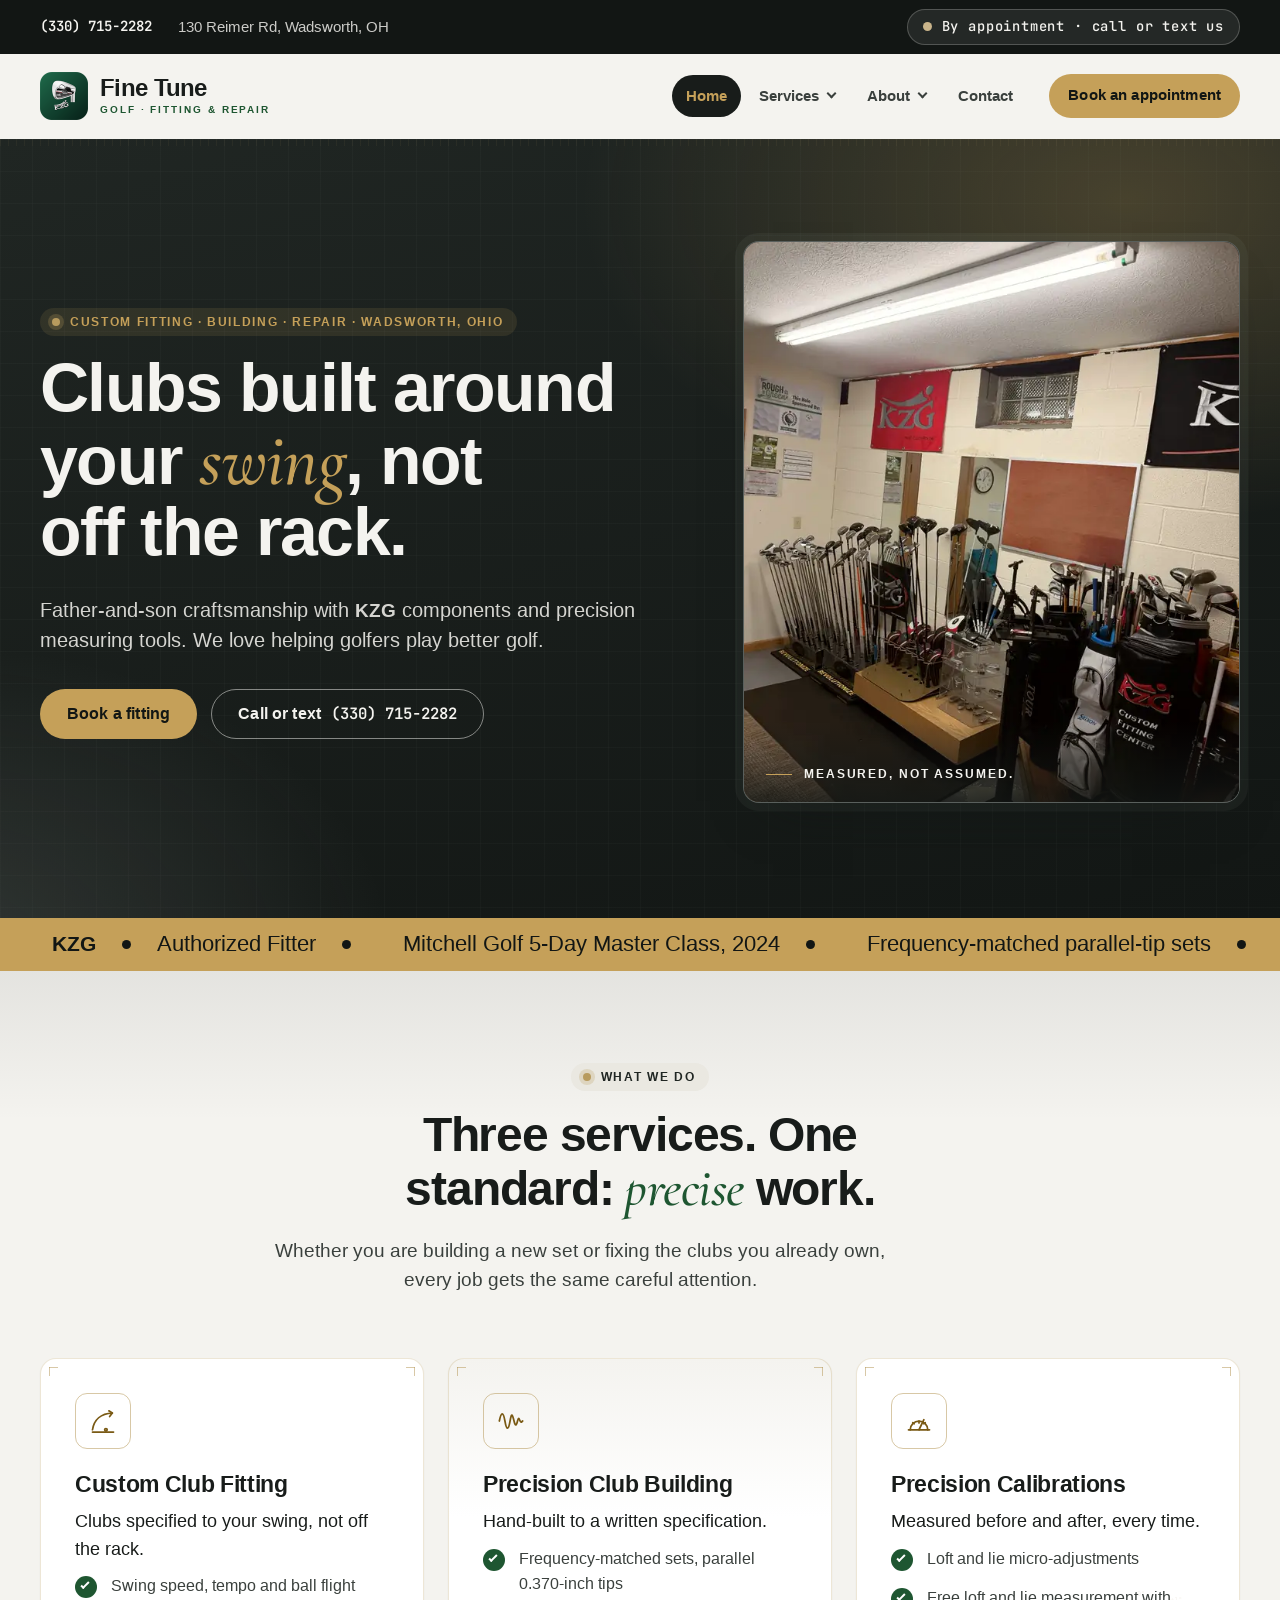
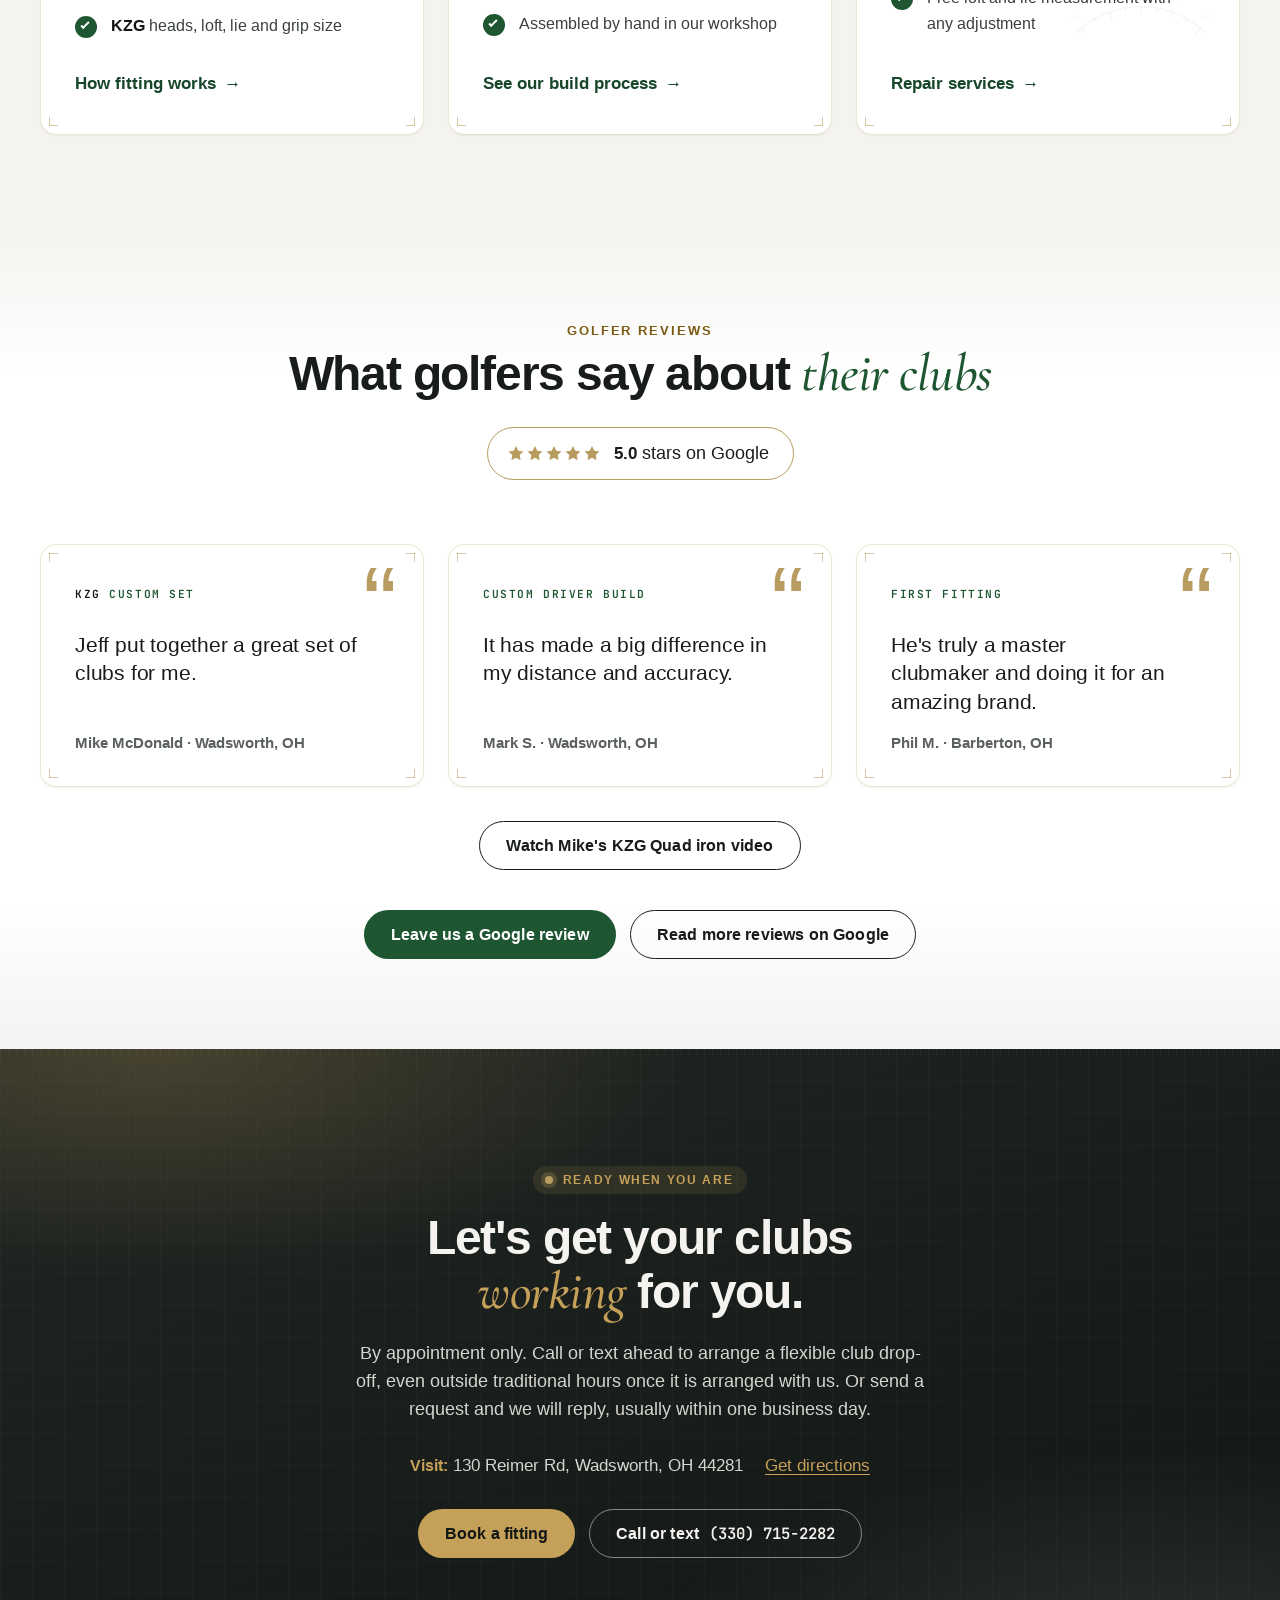
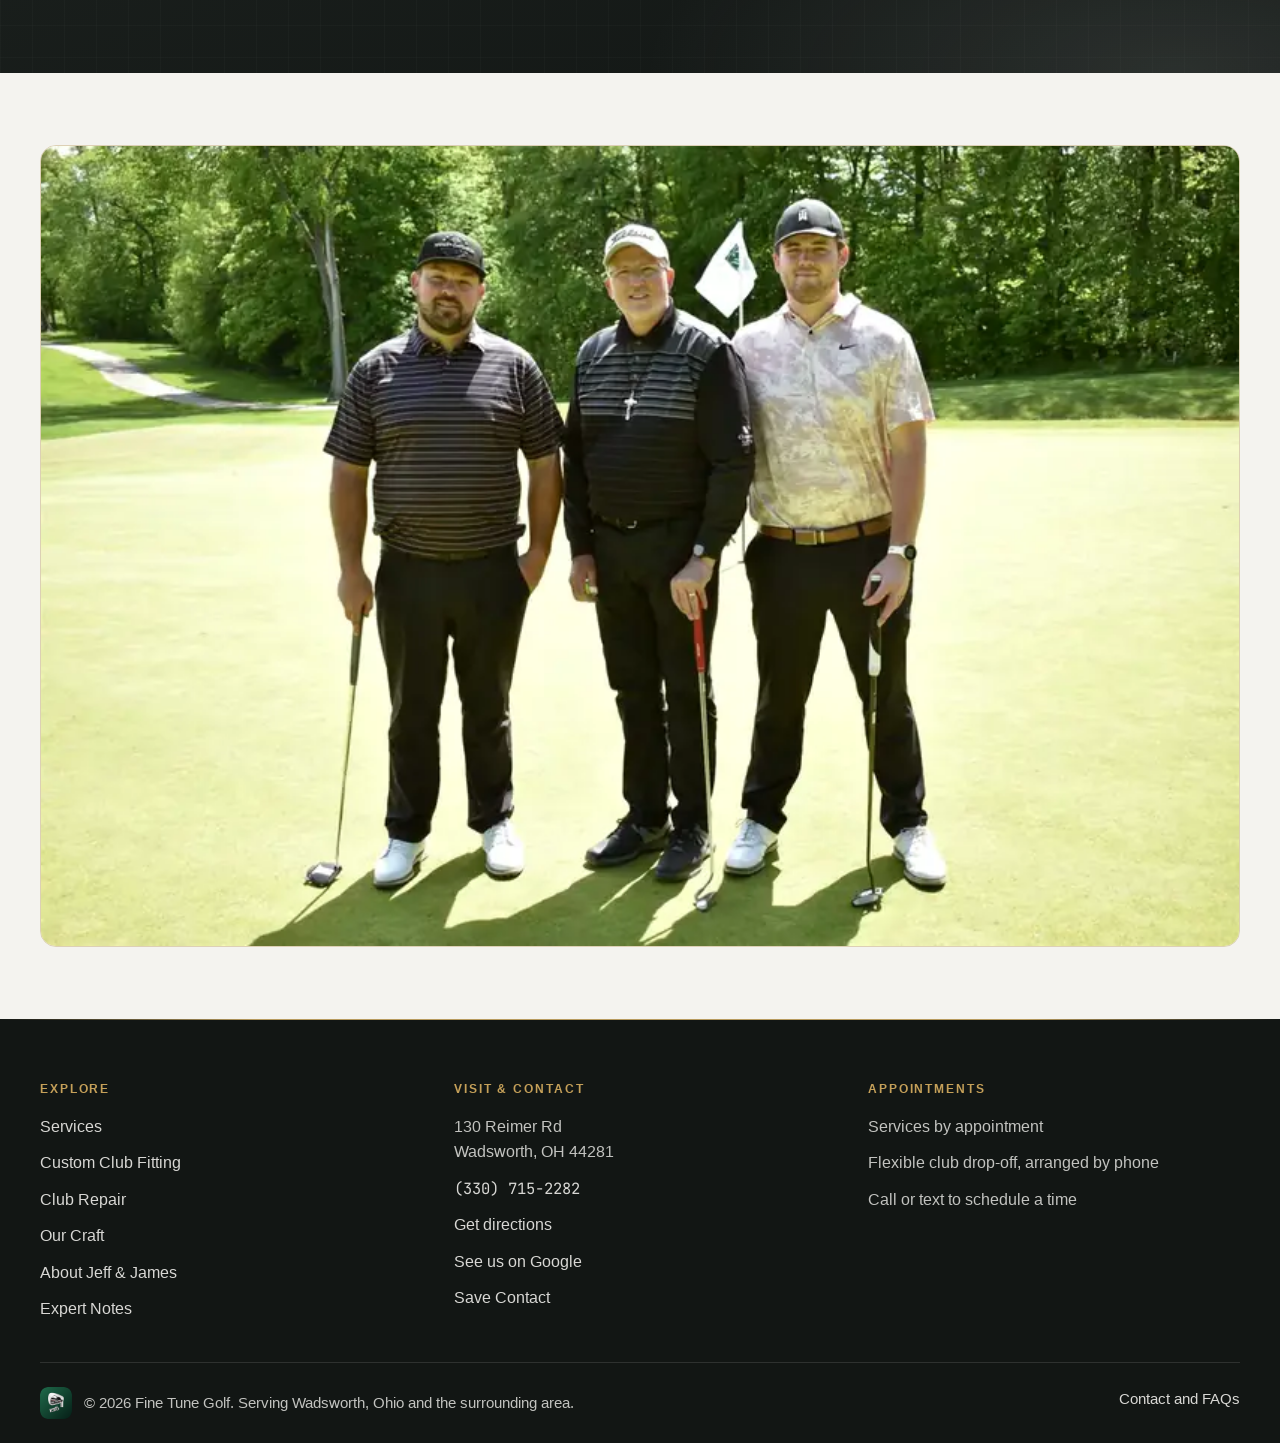
==== commit 64b242bd: "Pages: section tones and CTA button pop-up" ====
--- a/index.html
+++ b/index.html
@@ -68,8 +68,6 @@
         { "@type": "Offer", "price": "30.00", "priceCurrency": "USD", "itemOffered": { "@type": "Service", "name": "Steel reshaft (per club, labor)" } },
         { "@type": "Offer", "price": "35.00", "priceCurrency": "USD", "itemOffered": { "@type": "Service", "name": "Graphite reshaft (per club, labor)" } },
         { "@type": "Offer", "price": "7.00", "priceCurrency": "USD", "itemOffered": { "@type": "Service", "name": "Loft and lie adjustment (per club)" } },
-        { "@type": "Offer", "price": "10.00", "priceCurrency": "USD", "itemOffered": { "@type": "Service", "name": "Shaft frequency matching (per club)" } },
-        { "@type": "Offer", "price": "35.00", "priceCurrency": "USD", "itemOffered": { "@type": "Service", "name": "Shaft flex check (full set)" } },
         { "@type": "Offer", "itemOffered": { "@type": "Service", "name": "Custom golf club fitting", "url": "https://finetunegolf.net/fitting.html" } }
       ]
     }
@@ -292,7 +290,7 @@
       <h2 id="cta-title">Let's get your clubs <em>working</em> for you.</h2>
       <p>By appointment only. Call or text ahead to arrange a flexible club drop-off, even outside traditional hours once it is arranged with us. Or send a request and we will reply, usually within one business day.</p>
       <p class="cta-appt"><span><strong>Visit:</strong> 130 Reimer Rd, Wadsworth, OH 44281</span> <a href="https://www.google.com/maps/dir/?api=1&amp;destination=130+Reimer+Rd%2C+Wadsworth%2C+OH+44281" target="_blank" rel="noopener">Get directions</a></p>
-      <div class="btn-row">
+      <div class="btn-row reveal">
         <a class="btn btn-gold" href="contact.html?service=custom-fitting#booking">Book a fitting</a>
         <a class="btn btn-outline-light" href="tel:+13307152282">Call or text <span class="mono">(330) 715-2282</span></a>
       </div>
--- a/assets/css/styles.css
+++ b/assets/css/styles.css
@@ -4776,3 +4776,102 @@
     font-size: 0.8rem;
   }
 }
+
+/* ---------- Section tones and soft blends ----------
+   Light sections take one of four close tones so each topic reads as its own band.
+   Instead of hard edges, the top of each light section fades in from the colour
+   above it over a 120-150px zone (pure CSS, no extra markup). */
+:root {
+  --tint-50: #efe9dc;
+  --blend: 120px;
+}
+
+@media (min-width: 900px) {
+  :root {
+    --blend: 150px;
+  }
+}
+
+.section-tint {
+  background-color: var(--tint-50);
+}
+
+main > .section:not(.section-dark) {
+  background-image:
+    linear-gradient(to bottom, var(--blend-from, transparent), transparent var(--blend)),
+    linear-gradient(to top, var(--blend-to, transparent), transparent var(--blend));
+  background-repeat: no-repeat;
+}
+
+/* Colour the fade starts from = the section above */
+main > .section:not(.section-alt, .section-white, .section-tint, .section-dark) + .section {
+  --blend-from: var(--cream-50);
+}
+main > .section-alt + .section {
+  --blend-from: var(--cream-100);
+}
+main > .section-white + .section {
+  --blend-from: var(--white);
+}
+main > .section-tint + .section {
+  --blend-from: var(--tint-50);
+}
+
+/* Next to a dark band, a soft shade eases the change instead of a ruled line */
+main > :is(.hero, .page-hero, .section-dark, .cta-band) + .section {
+  --blend-from: rgba(18, 22, 20, 0.07);
+}
+main > .section:has(+ :is(.section-dark, .cta-band)) {
+  --blend-to: rgba(18, 22, 20, 0.05);
+}
+
+/* Remove the ruled divider lines between bands */
+.hero,
+.page-hero,
+.section-dark,
+.cta-band {
+  box-shadow: none;
+}
+
+/* ---------- Scroll pop-up ----------
+   Fades up 24px once, when about 15% of the element is on screen. Items that
+   arrive together cascade 120ms apart (delay set by main.js). Hover easing on
+   cards and buttons is kept, and the delay only applies to the entrance. */
+.js .reveal,
+.js .card.reveal,
+.js .bento-tile.reveal,
+.js .quote.reveal {
+  opacity: 0;
+  translate: 0 24px;
+  transition:
+    opacity 0.7s var(--ease-out) var(--reveal-delay, 0s),
+    translate 0.7s var(--ease-out) var(--reveal-delay, 0s),
+    transform var(--dur, 0.32s) var(--ease-out),
+    box-shadow var(--dur, 0.32s) var(--ease-out),
+    border-color var(--dur, 0.32s) var(--ease-out);
+}
+
+.js .reveal.is-visible {
+  opacity: 1;
+  translate: none;
+}
+
+@media (prefers-reduced-motion: reduce) {
+  .js .reveal,
+  .js .card.reveal,
+  .js .bento-tile.reveal,
+  .js .quote.reveal {
+    opacity: 1;
+    translate: none;
+    transition: none;
+  }
+}
+
+/* KZG inside dark panels and tiles reads in cream, like the other dark bands */
+.panel-dark .kzg-chrome,
+.panel-dark a .kzg-chrome,
+.bento-tile.dark .kzg-chrome,
+.bento-tile.dark a .kzg-chrome {
+  color: var(--cream-50);
+  -webkit-text-fill-color: currentColor;
+}
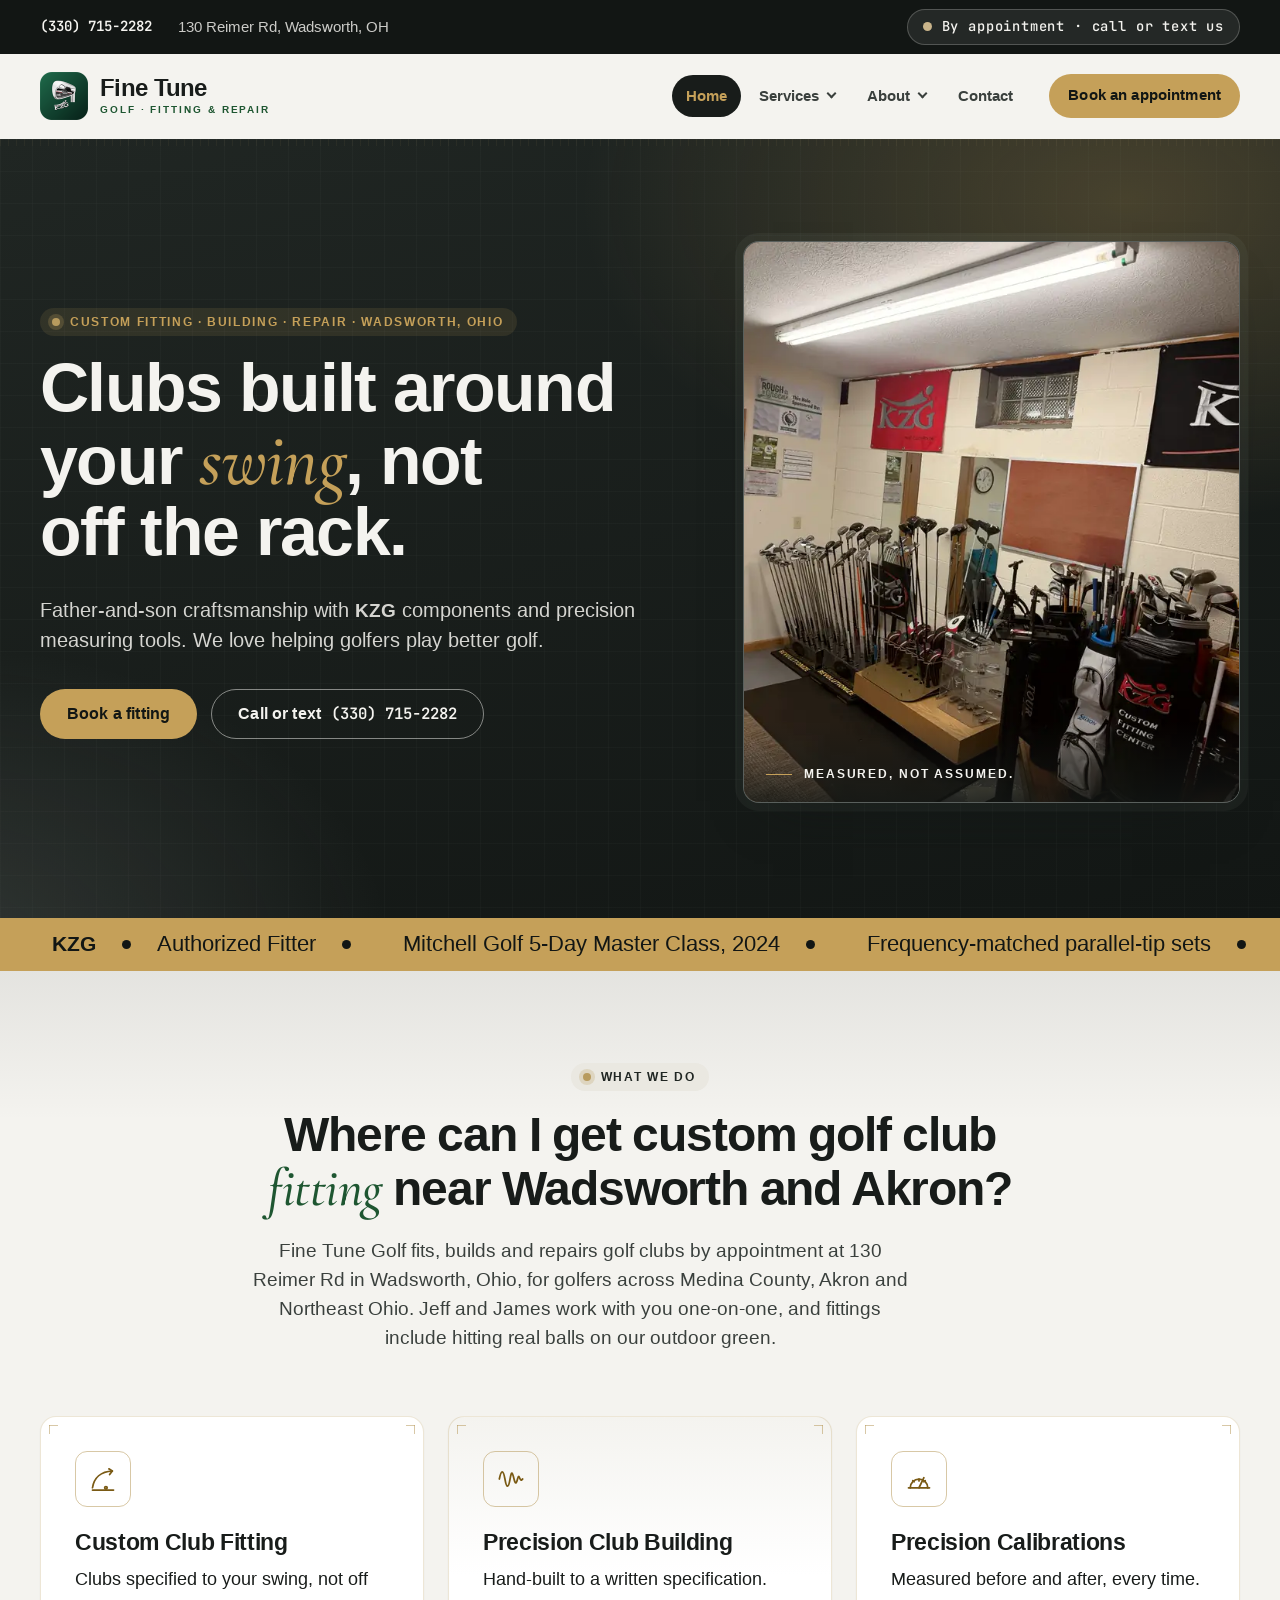
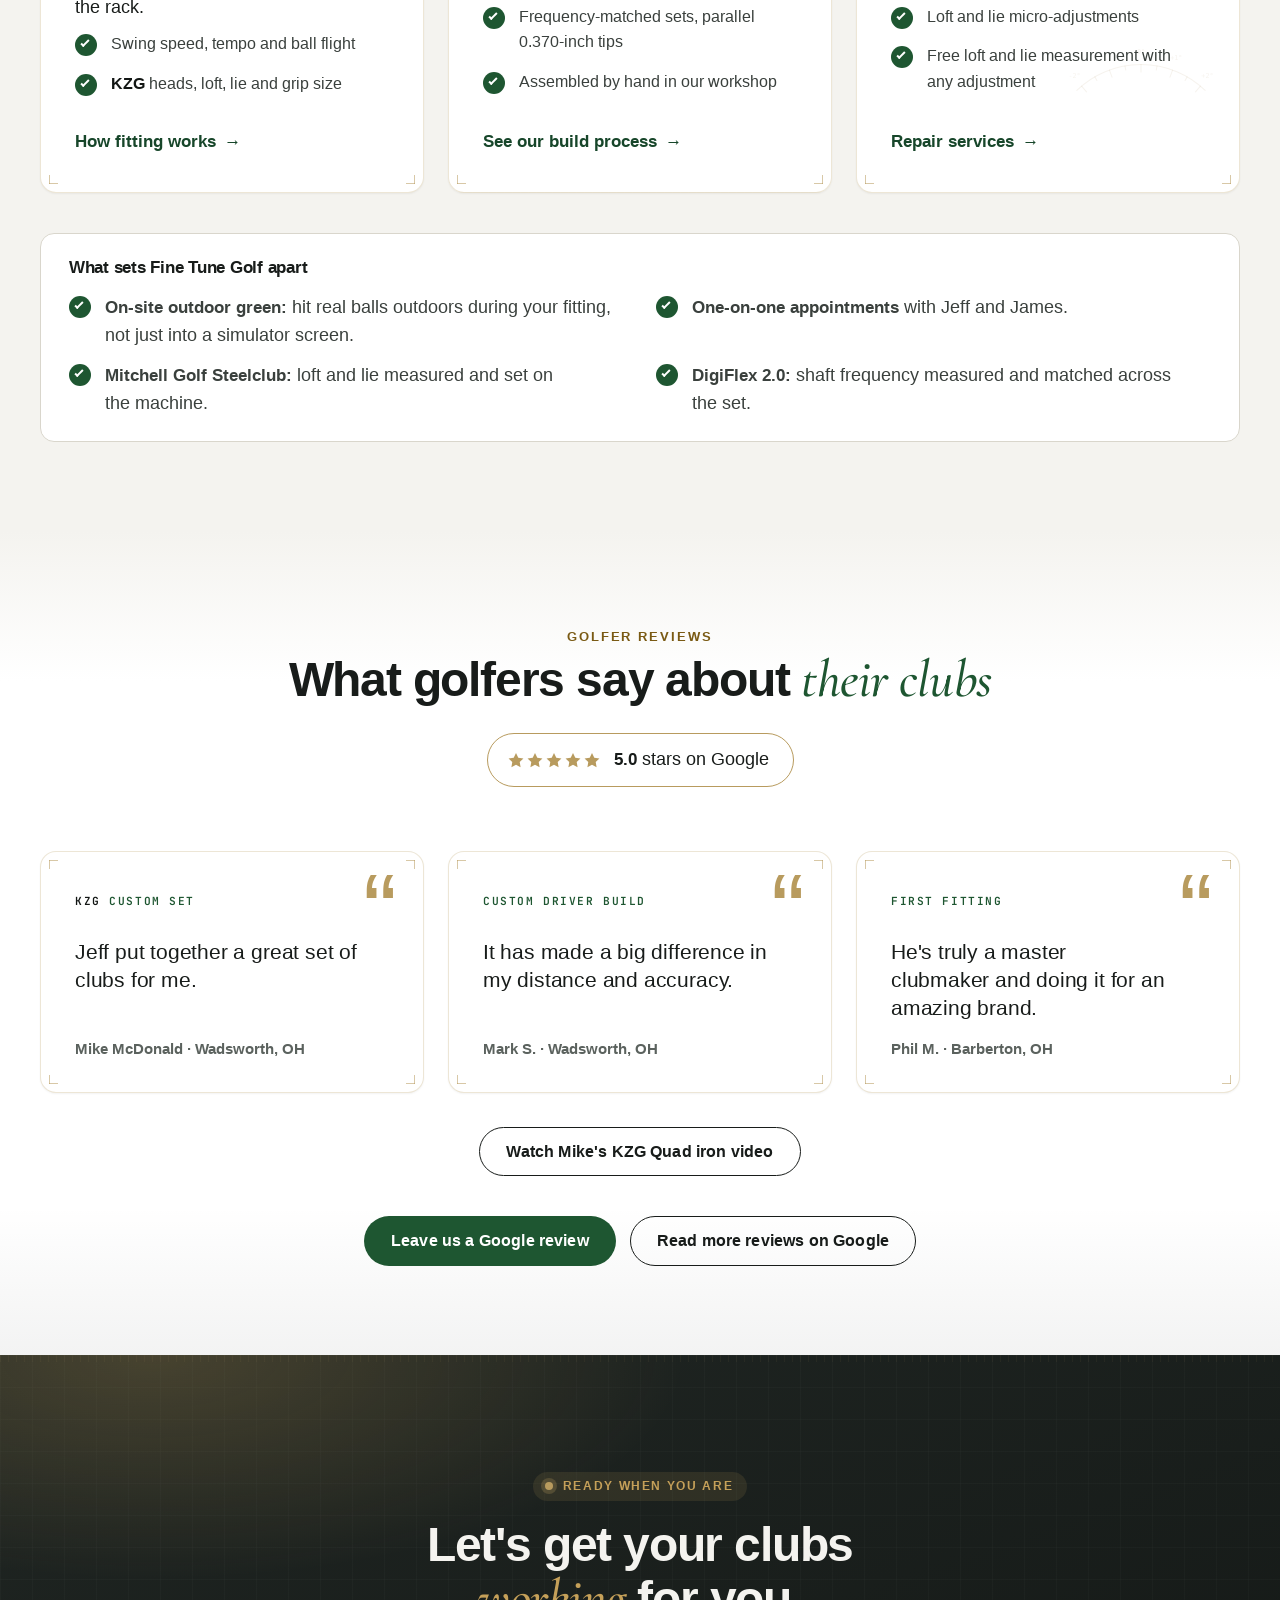
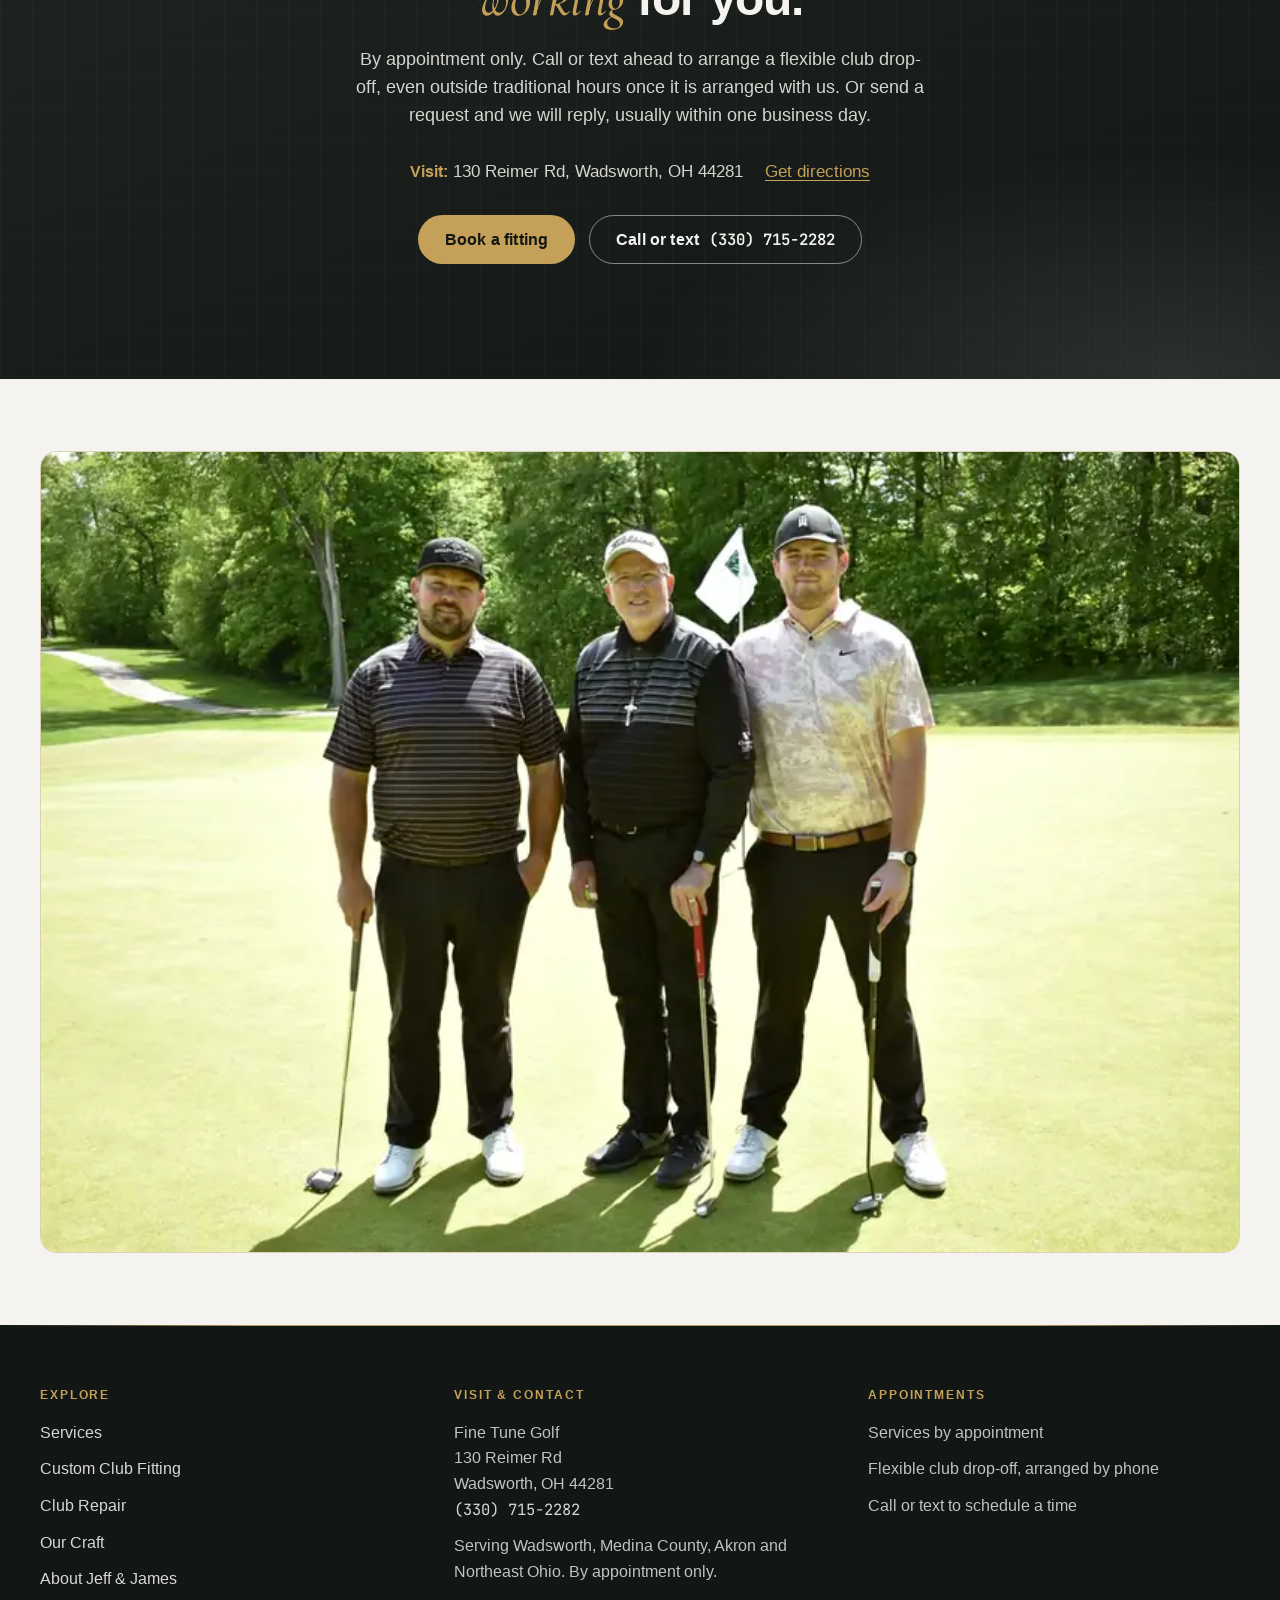
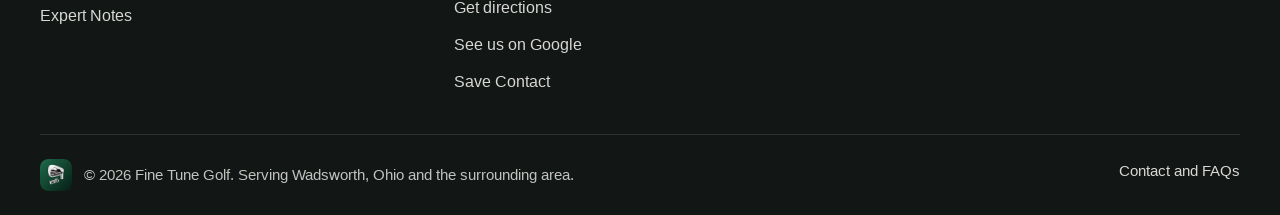
==== commit adf4a9ec: "GEO/local SEO: schema, answer-first headings, metadata, robots, address" ====
--- a/index.html
+++ b/index.html
@@ -4,11 +4,12 @@
   <meta charset="utf-8">
   <meta name="viewport" content="width=device-width, initial-scale=1">
   <title>Golf Club Fitting &amp; Repair in Wadsworth, OH | Fine Tune Golf</title>
-  <meta name="description" content="Golf club fitting, reshafting, regripping and repair in Wadsworth, Medina County, Ohio and the surrounding area. By appointment: call or text (330) 715-2282.">
-  <meta property="og:type" content="website">
+  <meta name="description" content="Custom golf club fitting, building and repair in Wadsworth, Ohio, serving Medina County, Akron and Northeast Ohio. By appointment: (330) 715-2282.">
+  <meta property="og:type" content="website">
+  <meta property="og:site_name" content="Fine Tune Golf">
   <meta property="og:title" content="Golf Club Fitting &amp; Repair in Wadsworth, OH | Fine Tune Golf">
   <meta property="og:url" content="https://finetunegolf.net/">
-  <meta property="og:description" content="Clubs fitted, built and repaired by hand in Wadsworth, Ohio, with KZG components and precision measurement.">
+  <meta property="og:description" content="Custom fitting on our outdoor green, hand-built clubs and repair in Wadsworth, Ohio, with KZG components and Mitchell Golf measuring tools.">
   <link rel="canonical" href="https://finetunegolf.net/">
   <link rel="icon" href="/favicon.svg" type="image/svg+xml">
   <link rel="icon" href="/favicon.ico" sizes="32x32">
@@ -21,10 +22,10 @@
   <script type="application/ld+json">
   {
     "@context": "https://schema.org",
-    "@type": "SportingGoodsStore",
+    "@type": ["SportingGoodsStore", "SportsActivityLocation"],
     "@id": "https://finetunegolf.net/#business",
     "name": "Fine Tune Golf",
-    "description": "Custom golf club fitting, precision club building and repair, using KZG components and Mitchell Golf measuring equipment.",
+    "description": "Custom golf club fitting, precision club building and repair in Wadsworth, Ohio, by a KZG Authorized Fitter using Mitchell Golf measuring equipment. Fittings include hitting real balls on our outdoor green. By appointment only.",
     "url": "https://finetunegolf.net/",
     "telephone": "+1-330-715-2282",
     "email": "finetunegolf@gmail.com",
@@ -40,9 +41,14 @@
       "postalCode": "44281",
       "addressCountry": "US"
     },
-    "areaServed": ["Wadsworth, Ohio", "Medina County, Ohio", "Akron, Ohio", "Barberton, Ohio", "Brunswick, Ohio", "Hudson, Ohio", "Medina, Ohio", "Norton, Ohio", "Rittman, Ohio", "Seville, Ohio", "Westfield Center, Ohio"],
+    "areaServed": ["Wadsworth, Ohio", "Medina County, Ohio", "Akron, Ohio", "Barberton, Ohio", "Brunswick, Ohio", "Hudson, Ohio", "Medina, Ohio", "Norton, Ohio", "Rittman, Ohio", "Seville, Ohio", "Westfield Center, Ohio", "Cuyahoga Falls, Ohio", "Northeast Ohio"],
     "foundingDate": "2025-04-01",
-    "founder": [{ "@type": "Person", "name": "Jeff Flaherty" }],
+    "founder": [{ "@type": "Person", "name": "Jeff Flaherty" }],
+    "employee": [
+      { "@type": "Person", "name": "Jeff Flaherty", "description": "Club builder for more than 30 years." },
+      { "@type": "Person", "name": "James Flaherty", "description": "Loft, lie and precision measurement. Mitchell Golf 5-Day Master Class, 2024." }
+    ],
+    "amenityFeature": { "@type": "LocationFeatureSpecification", "name": "On-site outdoor green for hitting balls during fittings", "value": true },
     "hasMap": "https://maps.app.goo.gl/mqLa4XzYkEKV1N688",
     "sameAs": ["https://maps.app.goo.gl/mqLa4XzYkEKV1N688", "https://www.instagram.com/finetunegolf/"],
     "currenciesAccepted": "USD",
@@ -78,6 +84,8 @@
   <meta property="og:image:height" content="630">
   <meta property="og:image:alt" content="Fine Tune Golf: custom club fitting, building and repair in Wadsworth, Ohio">
   <meta name="twitter:card" content="summary_large_image">
+  <meta name="twitter:title" content="Golf Club Fitting &amp; Repair in Wadsworth, OH | Fine Tune Golf">
+  <meta name="twitter:description" content="Custom fitting on our outdoor green, hand-built clubs and repair in Wadsworth, Ohio, with KZG components and Mitchell Golf measuring tools.">
   <meta name="twitter:image" content="https://finetunegolf.net/assets/img/og-image.png">
   <meta name="twitter:image:alt" content="Fine Tune Golf: custom club fitting, building and repair in Wadsworth, Ohio">
 </head>
@@ -178,8 +186,8 @@
     <div class="container split swing-grid">
       <div class="reveal">
         <p class="eyebrow">How a fitting works</p>
-        <h2 id="swing-title">Every fitting starts with <em>your</em> swing.</h2>
-        <p class="lead">We look at how you actually move, then match the shaft, head, loft and lie to it.</p>
+        <h2 id="swing-title">How does Fine Tune Golf test clubs during a <em>fitting</em>?</h2>
+        <p class="lead">We measure your swing speed, tempo and ball flight, check shaft frequency, then match the head, loft, lie and grip to your swing. You hit balls on our on-site outdoor green during the fitting.</p>
         <ol class="fit-steps">
           <li><span class="step-num" aria-hidden="true">01</span><div><h3>Swing analysis</h3><p>We measure your swing speed, tempo and ball flight.</p></div></li>
           <li><span class="step-num" aria-hidden="true">02</span><div><h3>Shaft selection</h3><p>We check <a href="expert-notes.html#shaft-frequency">shaft frequency</a>, then match weight and profile to your swing.</p></div></li>
@@ -208,8 +216,8 @@
     <div class="container">
       <div class="section-head center reveal">
         <p class="eyebrow">What we do</p>
-        <h2 id="services-title">Three services. One standard: <em>precise</em> work.</h2>
-        <p>Whether you are building a new set or fixing the clubs you already own, every job gets the same careful attention.</p>
+        <h2 id="services-title">Where can I get custom golf club <em>fitting</em> near Wadsworth and Akron?</h2>
+        <p>Fine Tune Golf fits, builds and repairs golf clubs by appointment at 130 Reimer Rd in Wadsworth, Ohio, for golfers across Medina County, Akron and Northeast Ohio. Jeff and James work with you one-on-one, and fittings include hitting real balls on our outdoor green.</p>
       </div>
 
       <div class="grid grid-3">
@@ -245,6 +253,16 @@
           </ul>
           <a class="link-arrow" href="repair.html">Repair services</a>
         </article>
+      </div>
+
+      <div class="diff-strip reveal">
+        <h3>What sets Fine Tune Golf apart</h3>
+        <ul class="checklist">
+          <li><span class="check" aria-hidden="true"></span><span><strong>On-site outdoor green:</strong> hit real balls outdoors during your fitting, not just into a simulator screen.</span></li>
+          <li><span class="check" aria-hidden="true"></span><span><strong>One-on-one appointments</strong> with Jeff and James.</span></li>
+          <li><span class="check" aria-hidden="true"></span><span><strong>Mitchell Golf Steelclub:</strong> loft and lie measured and set on the machine.</span></li>
+          <li><span class="check" aria-hidden="true"></span><span><strong>DigiFlex 2.0:</strong> shaft frequency measured and matched across the set.</span></li>
+        </ul>
       </div>
     </div>
   </section>
@@ -324,8 +342,8 @@
     <div>
       <h2>Visit &amp; Contact</h2>
       <ul>
-        <li>130 Reimer Rd<br>Wadsworth, OH 44281</li>
-        <li><a href="tel:+13307152282"><span class="mono">(330) 715-2282</span></a></li>
+        <li><address>Fine Tune Golf<br>130 Reimer Rd<br>Wadsworth, OH 44281<br><a href="tel:+13307152282"><span class="mono">(330) 715-2282</span></a></address></li>
+        <li>Serving Wadsworth, Medina County, Akron and Northeast Ohio. By appointment only.</li>
         <li><a href="https://www.google.com/maps/dir/?api=1&amp;destination=130+Reimer+Rd%2C+Wadsworth%2C+OH+44281" target="_blank" rel="noopener">Get directions</a></li>
         <li><a href="https://maps.app.goo.gl/mqLa4XzYkEKV1N688" target="_blank" rel="noopener">See us on Google</a></li>
         <li><a href="FineTuneGolf.vcf" download="FineTuneGolf.vcf" type="text/vcard">Save Contact</a></li>
--- a/assets/css/styles.css
+++ b/assets/css/styles.css
@@ -4875,3 +4875,57 @@
   color: var(--cream-50);
   -webkit-text-fill-color: currentColor;
 }
+
+/* Footer name, address and phone as a real <address> element */
+.site-footer address {
+  font-style: normal;
+}
+
+/* "What sets us apart" strip: four short facts, two columns on wide screens */
+.diff-strip {
+  margin-top: 40px;
+  padding: 24px 28px;
+  border: 1px solid var(--line);
+  border-radius: 14px;
+  background: var(--white);
+}
+.diff-strip h3 {
+  margin: 0 0 14px;
+  font-size: 1.05rem;
+}
+.diff-strip .checklist {
+  display: grid;
+  grid-template-columns: repeat(2, minmax(0, 1fr));
+  gap: 12px 32px;
+  margin: 0;
+}
+@media (max-width: 760px) {
+  .diff-strip {
+    padding: 20px;
+  }
+  .diff-strip .checklist {
+    grid-template-columns: 1fr;
+  }
+}
+
+/* Expert Notes: short definitions under the contents list */
+.quick-defs {
+  display: grid;
+  grid-template-columns: repeat(2, minmax(0, 1fr));
+  gap: 16px 32px;
+  margin: 28px 0 0;
+}
+.quick-defs dt {
+  font-weight: 700;
+  color: var(--forest-950);
+}
+.quick-defs dd {
+  margin: 4px 0 0;
+  color: var(--forest-800);
+  font-size: 0.97rem;
+}
+@media (max-width: 760px) {
+  .quick-defs {
+    grid-template-columns: 1fr;
+  }
+}
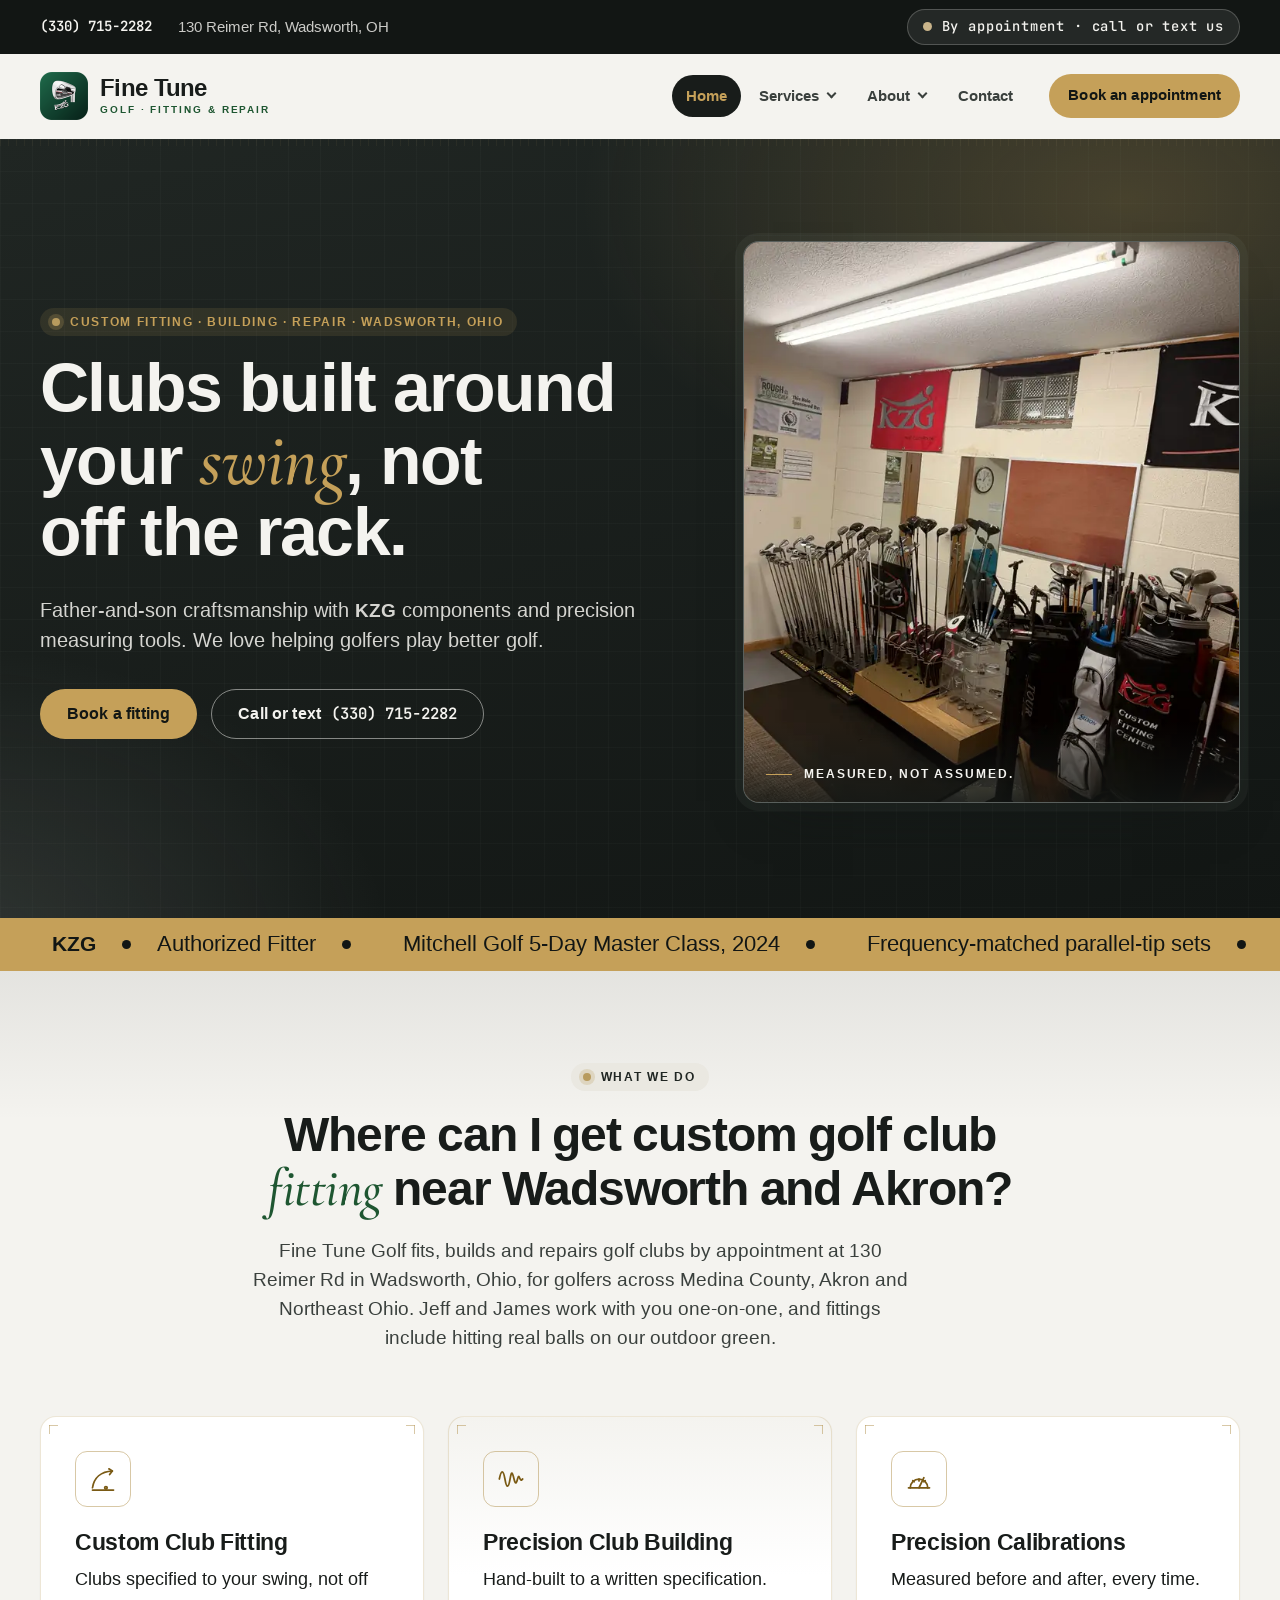
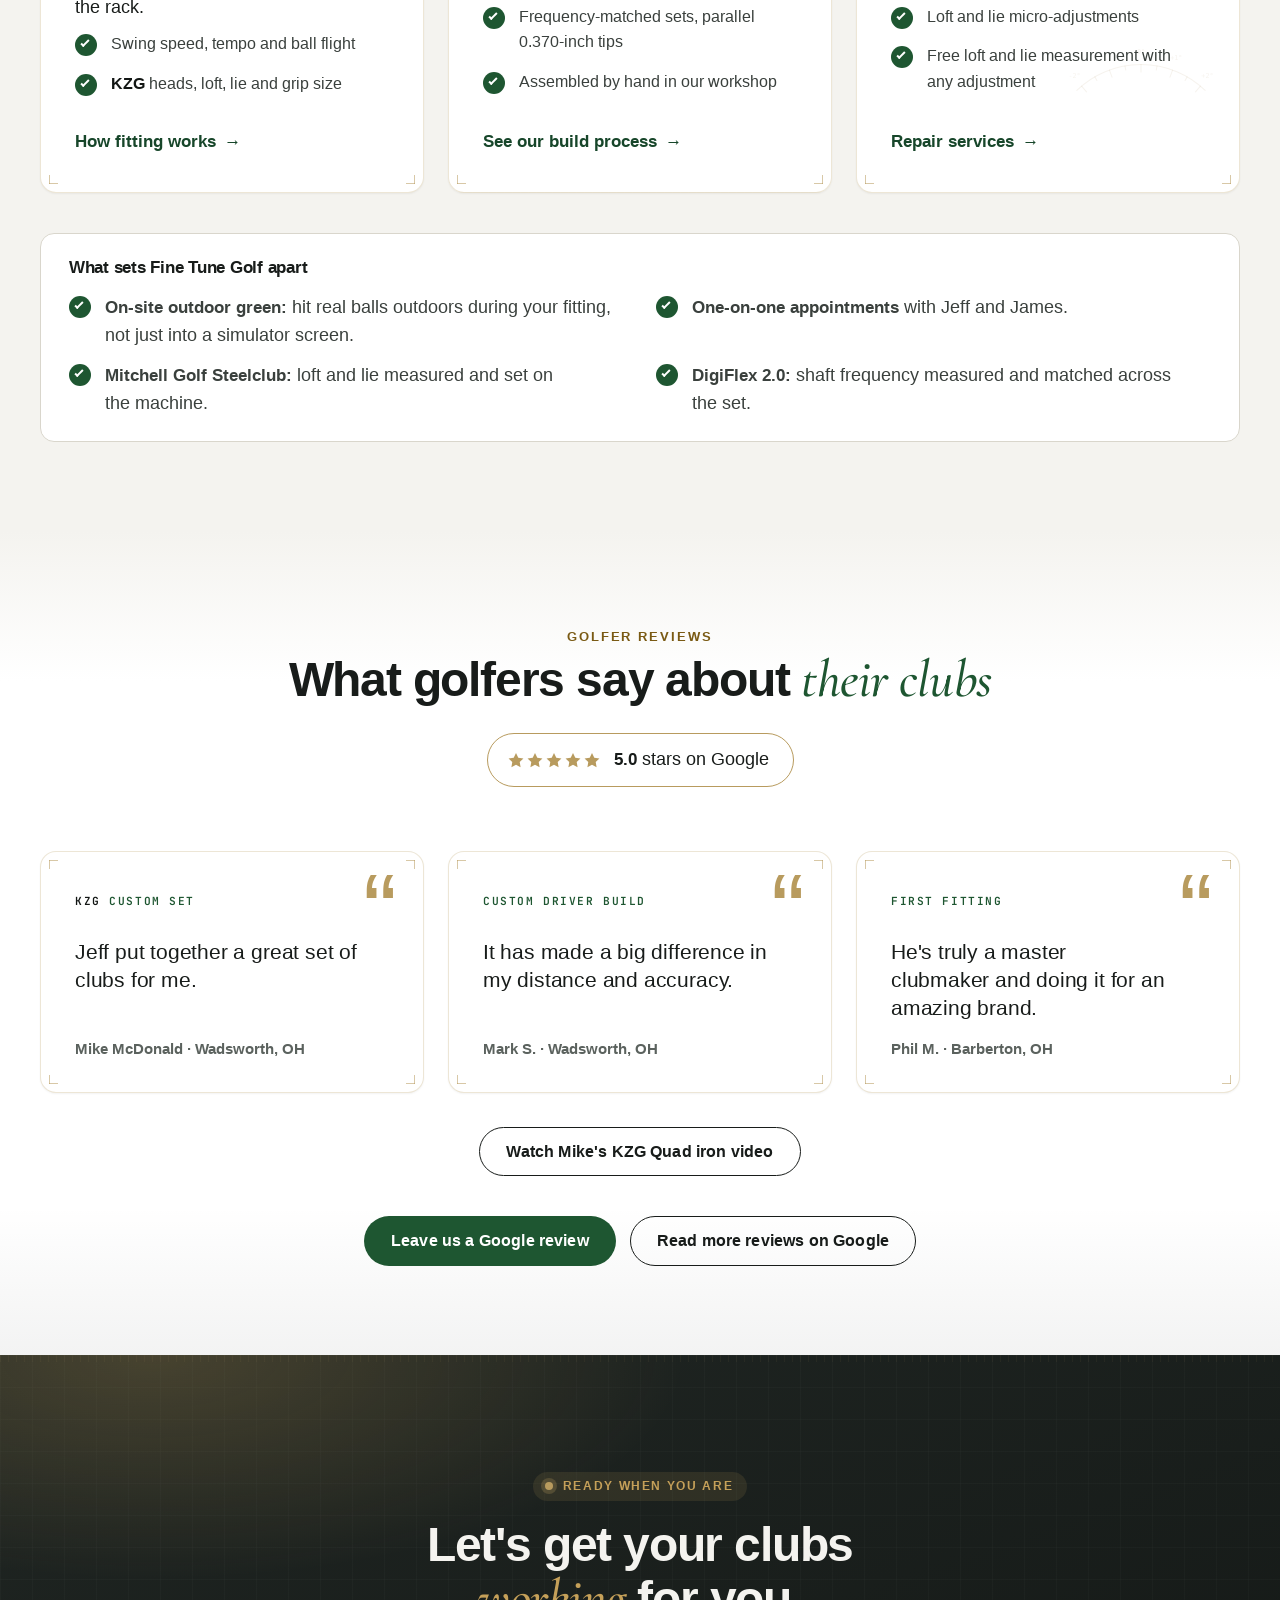
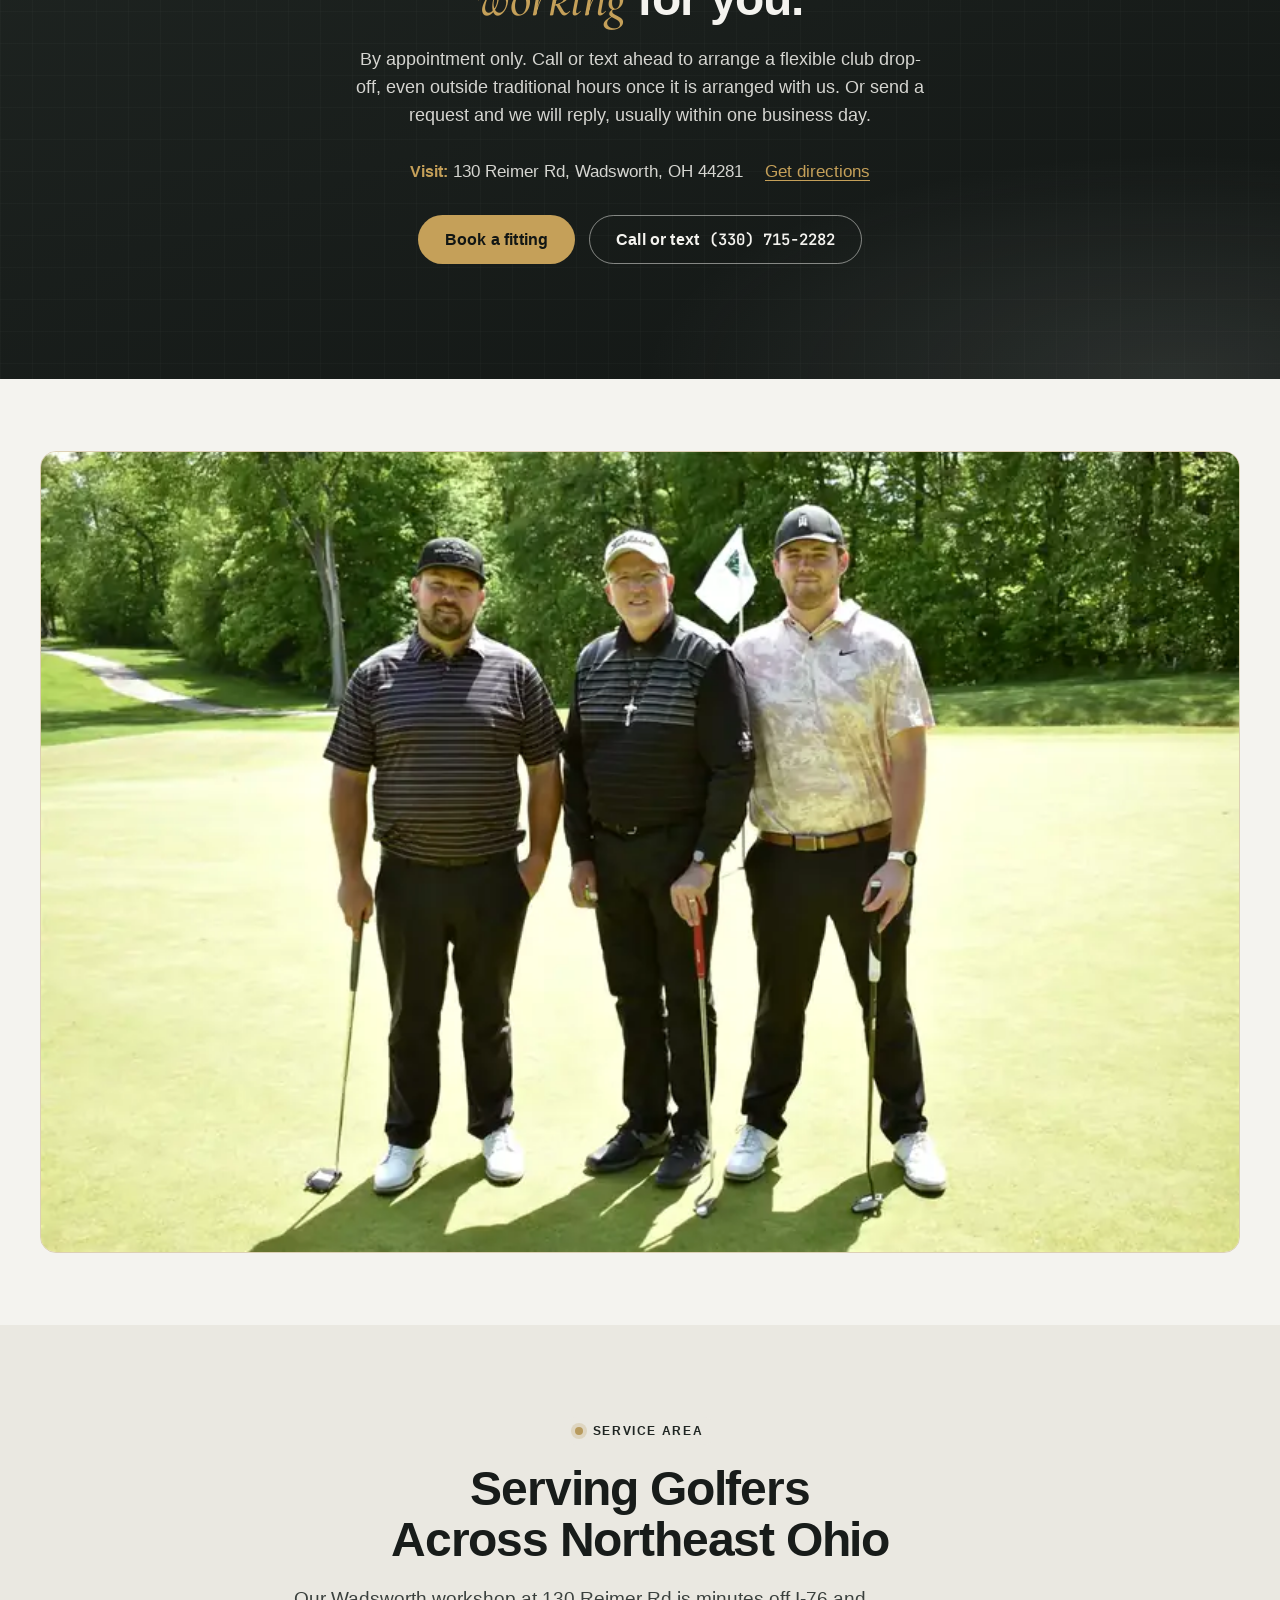
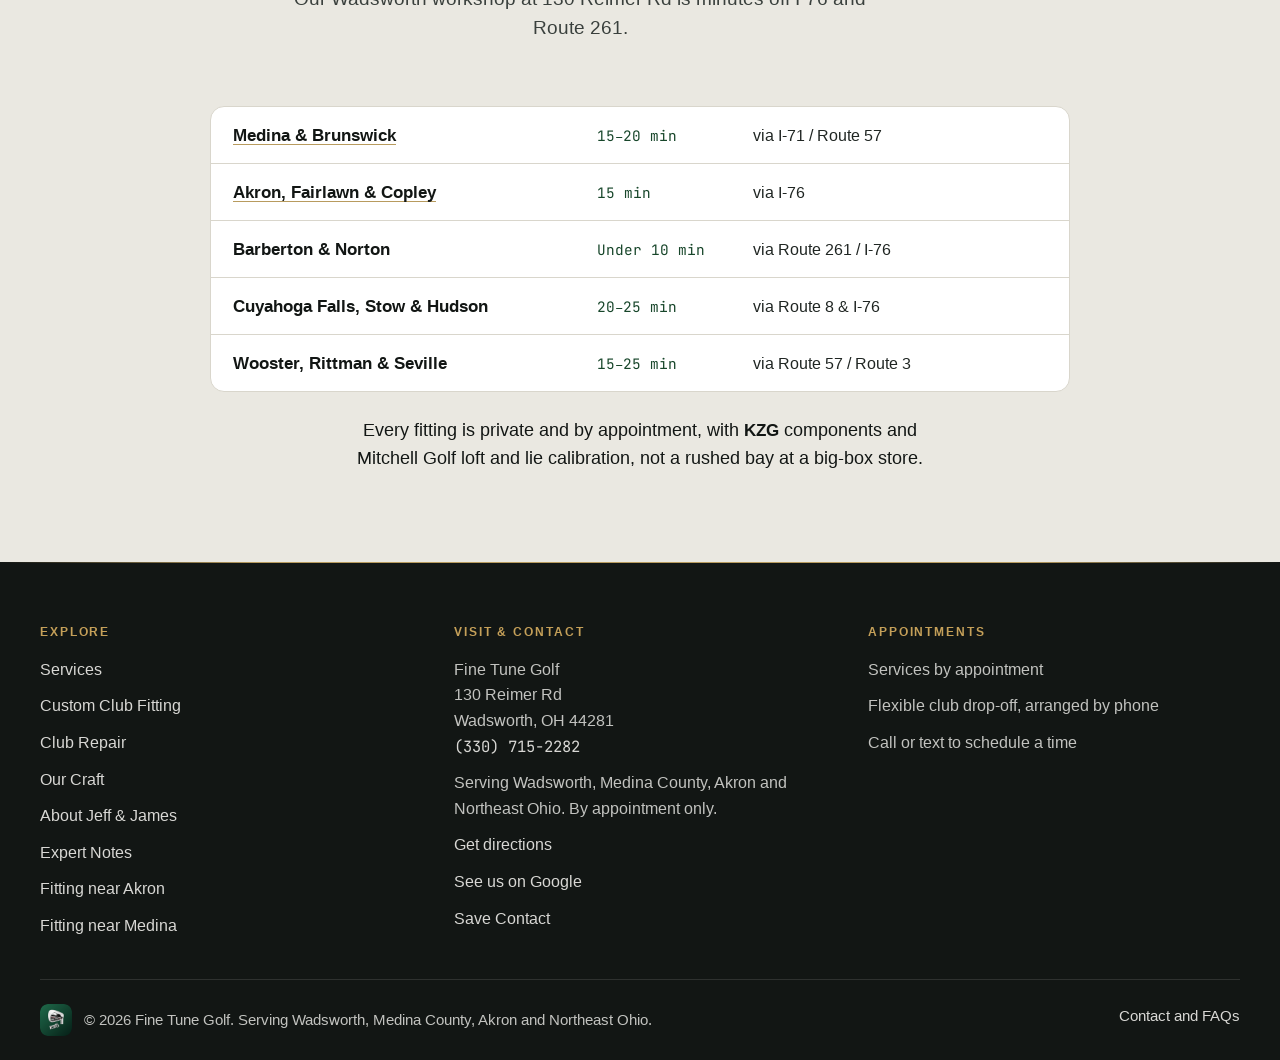
==== commit f921d7c3: "Local SEO: service area block, Akron and Medina pages, footer, titles" ====
--- a/index.html
+++ b/index.html
@@ -3,13 +3,13 @@
 <head>
   <meta charset="utf-8">
   <meta name="viewport" content="width=device-width, initial-scale=1">
-  <title>Golf Club Fitting &amp; Repair in Wadsworth, OH | Fine Tune Golf</title>
-  <meta name="description" content="Custom golf club fitting, building and repair in Wadsworth, Ohio, serving Medina County, Akron and Northeast Ohio. By appointment: (330) 715-2282.">
+  <title>Golf Club Fitting &amp; Repair | Wadsworth, Akron &amp; Medina, OH</title>
+  <meta name="description" content="Father-and-son golf club fitting, KZG builds, regripping and loft/lie repair in Wadsworth, OH. Serving Akron, Medina, Fairlawn and Northeast Ohio.">
   <meta property="og:type" content="website">
   <meta property="og:site_name" content="Fine Tune Golf">
-  <meta property="og:title" content="Golf Club Fitting &amp; Repair in Wadsworth, OH | Fine Tune Golf">
+  <meta property="og:title" content="Golf Club Fitting &amp; Repair | Wadsworth, Akron &amp; Medina, OH">
   <meta property="og:url" content="https://finetunegolf.net/">
-  <meta property="og:description" content="Custom fitting on our outdoor green, hand-built clubs and repair in Wadsworth, Ohio, with KZG components and Mitchell Golf measuring tools.">
+  <meta property="og:description" content="Father-and-son golf club fitting, KZG builds, regripping and loft/lie repair in Wadsworth, OH. Serving Akron, Medina, Fairlawn and Northeast Ohio.">
   <link rel="canonical" href="https://finetunegolf.net/">
   <link rel="icon" href="/favicon.svg" type="image/svg+xml">
   <link rel="icon" href="/favicon.ico" sizes="32x32">
@@ -41,7 +41,7 @@
       "postalCode": "44281",
       "addressCountry": "US"
     },
-    "areaServed": ["Wadsworth, Ohio", "Medina County, Ohio", "Akron, Ohio", "Barberton, Ohio", "Brunswick, Ohio", "Hudson, Ohio", "Medina, Ohio", "Norton, Ohio", "Rittman, Ohio", "Seville, Ohio", "Westfield Center, Ohio", "Cuyahoga Falls, Ohio", "Northeast Ohio"],
+    "areaServed": ["Wadsworth, Ohio", "Medina County, Ohio", "Akron, Ohio", "Fairlawn, Ohio", "Barberton, Ohio", "Brunswick, Ohio", "Hudson, Ohio", "Medina, Ohio", "Norton, Ohio", "Rittman, Ohio", "Seville, Ohio", "Westfield Center, Ohio", "Cuyahoga Falls, Ohio", "Wooster, Ohio", "Canton, Ohio", "Cleveland, Ohio", "Northeast Ohio"],
     "foundingDate": "2025-04-01",
     "founder": [{ "@type": "Person", "name": "Jeff Flaherty" }],
     "employee": [
@@ -84,8 +84,8 @@
   <meta property="og:image:height" content="630">
   <meta property="og:image:alt" content="Fine Tune Golf: custom club fitting, building and repair in Wadsworth, Ohio">
   <meta name="twitter:card" content="summary_large_image">
-  <meta name="twitter:title" content="Golf Club Fitting &amp; Repair in Wadsworth, OH | Fine Tune Golf">
-  <meta name="twitter:description" content="Custom fitting on our outdoor green, hand-built clubs and repair in Wadsworth, Ohio, with KZG components and Mitchell Golf measuring tools.">
+  <meta name="twitter:title" content="Golf Club Fitting &amp; Repair | Wadsworth, Akron &amp; Medina, OH">
+  <meta name="twitter:description" content="Father-and-son golf club fitting, KZG builds, regripping and loft/lie repair in Wadsworth, OH. Serving Akron, Medina, Fairlawn and Northeast Ohio.">
   <meta name="twitter:image" content="https://finetunegolf.net/assets/img/og-image.png">
   <meta name="twitter:image:alt" content="Fine Tune Golf: custom club fitting, building and repair in Wadsworth, Ohio">
 </head>
@@ -318,6 +318,25 @@
   <section class="team-band" aria-label="The Fine Tune Golf team on the course">
     <img src="assets/img/team.webp" srcset="assets/img/team-800.webp 800w, assets/img/team.webp 1600w" sizes="(max-width: 960px) 100vw, 50vw" width="1800" height="1200" alt="The Fine Tune Golf team on a golf course" loading="lazy">
   </section>
+
+
+  <section class="section section-alt area-block" aria-labelledby="area-title">
+    <div class="container">
+      <div class="section-head center reveal">
+        <p class="eyebrow">Service area</p>
+        <h2 id="area-title">Serving Golfers Across Northeast Ohio</h2>
+        <p>Our Wadsworth workshop at 130 Reimer Rd is minutes off I-76 and Route 261.</p>
+      </div>
+      <ul class="area-list reveal">
+        <li><span class="area-towns"><a href="golf-club-fitting-medina-oh.html">Medina &amp; Brunswick</a></span><span class="area-time">15&ndash;20 min</span><span class="area-route">via I-71 / Route 57</span></li>
+        <li><span class="area-towns"><a href="golf-club-fitting-akron-oh.html">Akron, Fairlawn &amp; Copley</a></span><span class="area-time">15 min</span><span class="area-route">via I-76</span></li>
+        <li><span class="area-towns">Barberton &amp; Norton</span><span class="area-time">Under 10 min</span><span class="area-route">via Route 261 / I-76</span></li>
+        <li><span class="area-towns">Cuyahoga Falls, Stow &amp; Hudson</span><span class="area-time">20&ndash;25 min</span><span class="area-route">via Route 8 &amp; I-76</span></li>
+        <li><span class="area-towns">Wooster, Rittman &amp; Seville</span><span class="area-time">15&ndash;25 min</span><span class="area-route">via Route 57 / Route 3</span></li>
+      </ul>
+      <p class="area-note reveal">Every fitting is private and by appointment, with <span class="kzg-chrome">KZG</span> components and Mitchell Golf loft and lie calibration, not a rushed bay at a big-box store.</p>
+    </div>
+  </section>
 
 </main>
 
@@ -336,7 +355,9 @@
         <li><a href="repair.html">Club Repair</a></li>
         <li><a href="craft.html">Our Craft</a></li>
         <li><a href="about.html">About Jeff &amp; James</a></li>
-        <li><a href="expert-notes.html">Expert Notes</a></li>
+        <li><a href="expert-notes.html">Expert Notes</a></li>
+        <li><a href="golf-club-fitting-akron-oh.html">Fitting near Akron</a></li>
+        <li><a href="golf-club-fitting-medina-oh.html">Fitting near Medina</a></li>
       </ul>
     </div>
     <div>
@@ -359,7 +380,7 @@
     </div>
   </div>
   <div class="container footer-bottom">
-    <p class="footer-mark"><img src="assets/img/logo-mark.webp" width="32" height="32" alt=""><span>&copy; <span data-year>2026</span> Fine Tune Golf. Serving Wadsworth, Ohio and the surrounding area.</span></p>
+    <p class="footer-mark"><img src="assets/img/logo-mark.webp" width="32" height="32" alt=""><span>&copy; <span data-year>2026</span> Fine Tune Golf. Serving Wadsworth, Medina County, Akron and Northeast Ohio.</span></p>
     <p><a href="contact.html">Contact and FAQs</a></p>
   </div>
 </footer>
--- a/assets/css/styles.css
+++ b/assets/css/styles.css
@@ -4929,3 +4929,64 @@
     grid-template-columns: 1fr;
   }
 }
+
+/* Service area block: five towns, drive time and route, one line each */
+.area-list {
+  list-style: none;
+  margin: 32px auto 0;
+  padding: 0;
+  max-width: 860px;
+  border: 1px solid var(--line);
+  border-radius: 14px;
+  background: var(--white);
+  overflow: hidden;
+}
+.area-list li {
+  display: grid;
+  grid-template-columns: minmax(0, 1.4fr) 8.5rem minmax(0, 1.2fr);
+  gap: 6px 20px;
+  align-items: baseline;
+  padding: 14px 22px;
+  border-top: 1px solid var(--line);
+}
+.area-list li:first-child {
+  border-top: 0;
+}
+.area-towns {
+  font-weight: 700;
+  color: var(--forest-950);
+}
+.area-towns a {
+  color: inherit;
+  text-decoration: underline;
+  text-decoration-color: var(--lime-500);
+  text-underline-offset: 3px;
+}
+.area-time {
+  font-family: var(--font-mono, monospace);
+  font-size: 0.9rem;
+  font-variant-numeric: tabular-nums;
+  color: var(--forest-700);
+  white-space: nowrap;
+}
+.area-route {
+  color: var(--forest-800);
+  font-size: 0.95rem;
+}
+.area-list + .btn-row {
+  margin-top: 24px;
+}
+.area-note {
+  max-width: 60ch;
+  margin: 24px auto 0;
+  text-align: center;
+}
+@media (max-width: 760px) {
+  .area-list li {
+    grid-template-columns: minmax(0, 1fr) auto;
+    padding: 14px 18px;
+  }
+  .area-route {
+    grid-column: 1 / -1;
+  }
+}
